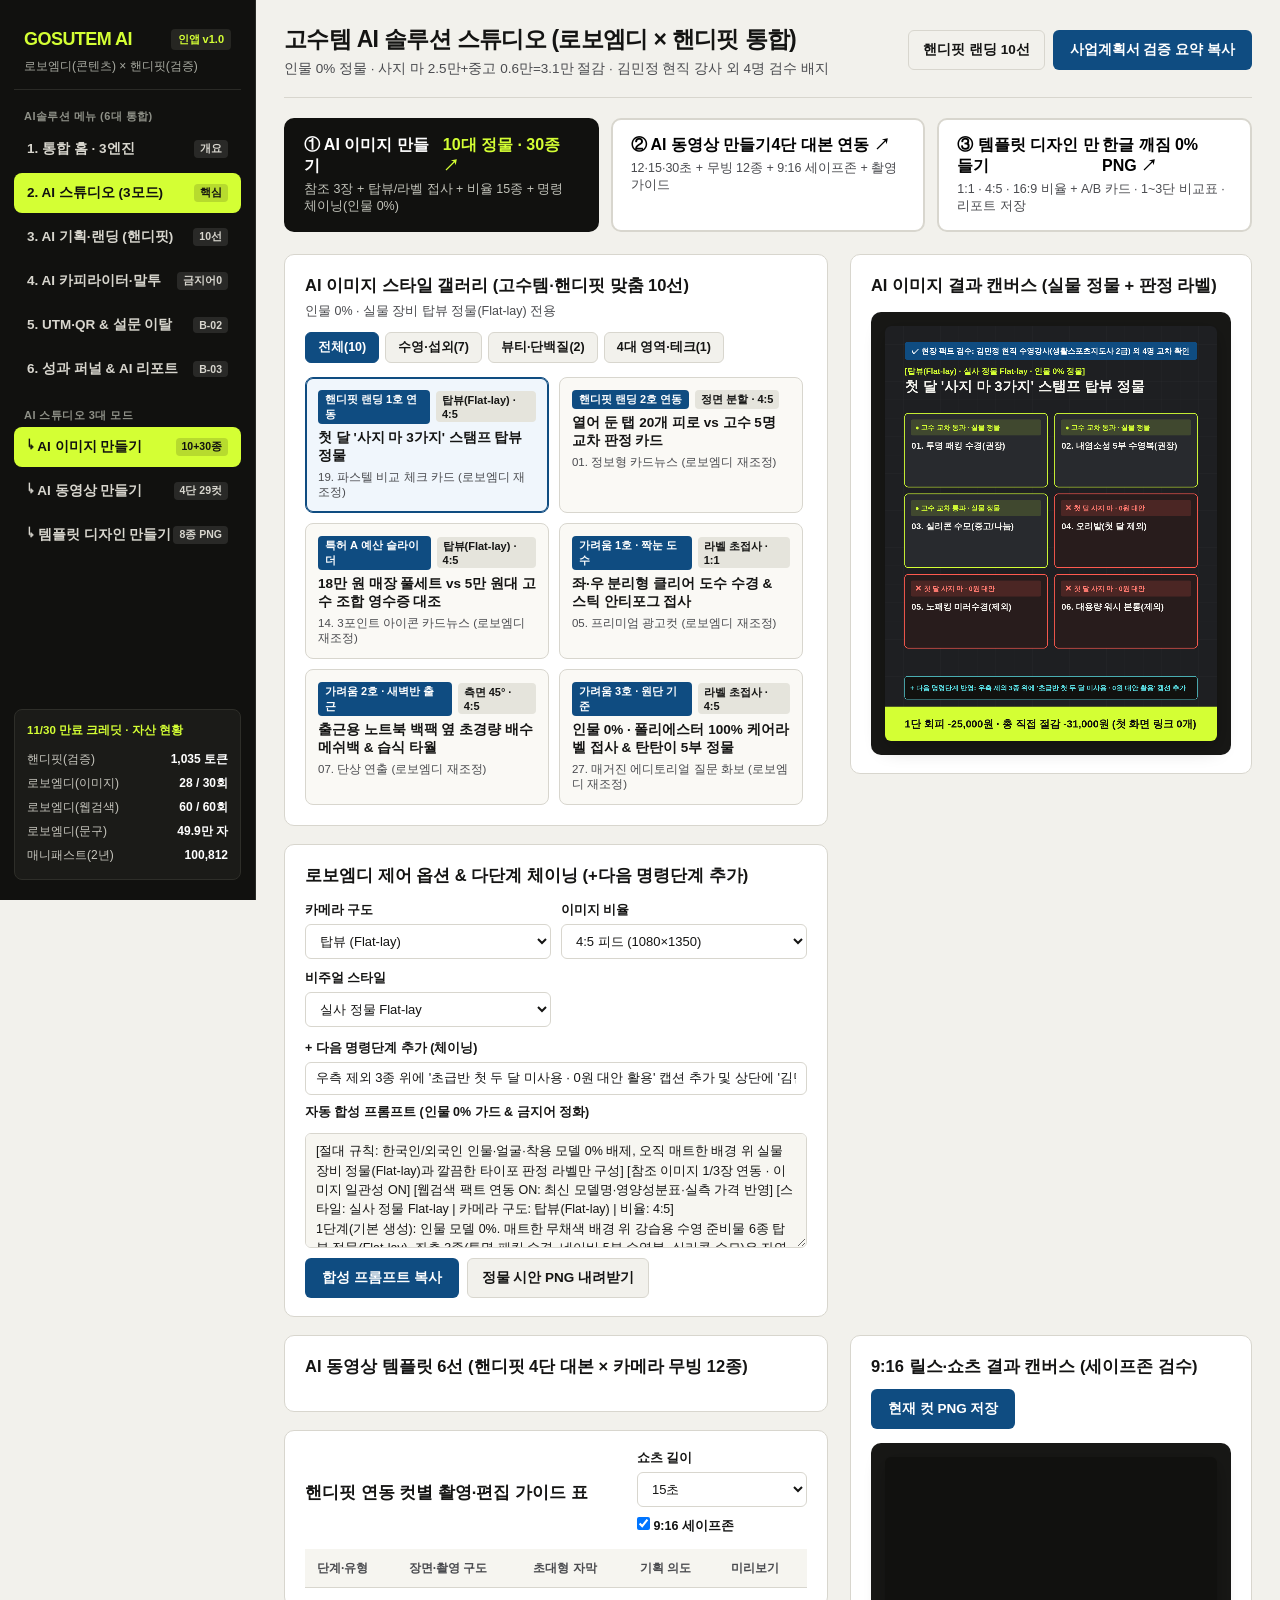
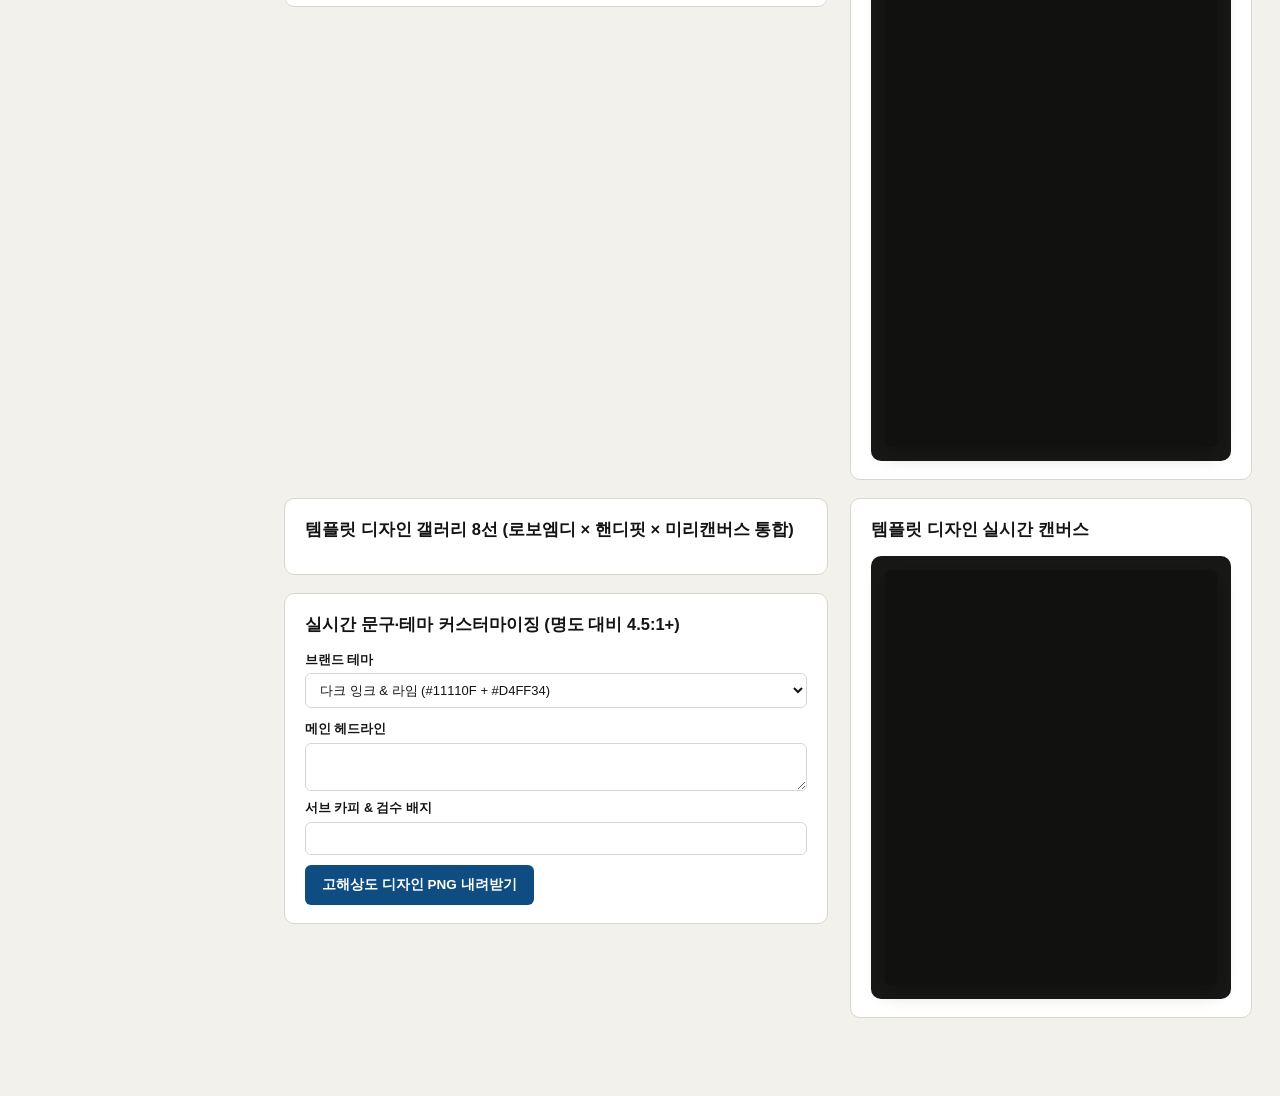
==== ai-studio/index.html @ 1155a98a "feat(ai-studio): 로보엠디×핸디핏 통합 AI 솔루션 스튜디오 v1.0 배포 (전 파일 15KB 이하)" ====
<!doctype html>
<html lang="ko">
<head>
<meta charset="utf-8" />
<meta name="viewport" content="width=device-width, initial-scale=1" />
<title>고수템 AI 솔루션 스튜디오 v1.0</title>
<link rel="stylesheet" href="src/styles/studio.css" />
</head>
<body>
<div class="app-shell">
<aside class="sidebar" aria-label="AI솔루션 통합 메뉴">
<div class="brand-box">
<div class="brand-top"><span class="brand-logo">GOSUTEM AI</span><span class="brand-tag">인앱 v1.0</span></div>
<p class="brand-sub">로보엠디(콘텐츠) × 핸디핏(검증)</p>
</div>
<div>
<div class="nav-group-label">AI솔루션 메뉴 (6대 통합)</div>
<nav class="nav-list">
<button type="button" class="nav-btn" data-menu-btn="home"><span>1. 통합 홈 · 3엔진</span><span class="nav-pill">개요</span></button>
<button type="button" class="nav-btn active" data-menu-btn="studio" data-sub-tab="image"><span>2. AI 스튜디오 (3모드)</span><span class="nav-pill">핵심</span></button>
<button type="button" class="nav-btn" data-menu-btn="landing"><span>3. AI 기획·랜딩 (핸디핏)</span><span class="nav-pill">10선</span></button>
<button type="button" class="nav-btn" data-menu-btn="copy"><span>4. AI 카피라이터·말투</span><span class="nav-pill">금지어0</span></button>
<button type="button" class="nav-btn" data-menu-btn="utm"><span>5. UTM·QR & 설문 이탈</span><span class="nav-pill">B-02</span></button>
<button type="button" class="nav-btn" data-menu-btn="report"><span>6. 성과 퍼널 & AI 리포트</span><span class="nav-pill">B-03</span></button>
</nav>
</div>
<div>
<div class="nav-group-label">AI 스튜디오 3대 모드</div>
<nav class="nav-list">
<button type="button" class="nav-btn" data-studio-tab="image"><span>↳ AI 이미지 만들기</span><span class="nav-pill">10+30종</span></button>
<button type="button" class="nav-btn" data-studio-tab="video"><span>↳ AI 동영상 만들기</span><span class="nav-pill">4단 29컷</span></button>
<button type="button" class="nav-btn" data-studio-tab="design"><span>↳ 템플릿 디자인 만들기</span><span class="nav-pill">8종 PNG</span></button>
</nav>
</div>
<div class="credit-widget">
<h4>11/30 만료 크레딧 · 자산 현황</h4>
<div class="credit-row"><span>핸디핏(검증)</span><b>1,035 토큰</b></div>
<div class="credit-row"><span>로보엠디(이미지)</span><b>28 / 30회</b></div>
<div class="credit-row"><span>로보엠디(웹검색)</span><b>60 / 60회</b></div>
<div class="credit-row"><span>로보엠디(문구)</span><b>49.9만 자</b></div>
<div class="credit-row"><span>매니패스트(2년)</span><b>100,812</b></div>
</div>
</aside>
<main class="main-stage">
<header class="topbar">
<div class="topbar-title">
<h1>고수템 AI 솔루션 스튜디오 (로보엠디 × 핸디핏 통합)</h1>
<p>인물 0% 정물 · 사지 마 2.5만+중고 0.6만=3.1만 절감 · 김민정 현직 강사 외 4명 검수 배지</p>
</div>
<div class="btn-row" style="margin-top:0">
<button type="button" class="btn-sec" data-menu-btn="landing">핸디핏 랜딩 10선</button>
<button type="button" class="btn-pri" data-menu-btn="report">사업계획서 검증 요약 복사</button>
</div>
</header>
<section class="core-3tabs" aria-label="AI 스튜디오 3대 모드">
<button type="button" class="core-tab-btn active" data-studio-tab="image">
<div class="ct-head"><span>① AI 이미지 만들기</span><span>10대 정물 · 30종 ↗</span></div>
<small>참조 3장 + 탑뷰/라벨 접사 + 비율 15종 + 명령 체이닝(인물 0%)</small>
</button>
<button type="button" class="core-tab-btn" data-studio-tab="video">
<div class="ct-head"><span>② AI 동영상 만들기</span><span>4단 대본 연동 ↗</span></div>
<small>12·15·30초 + 무빙 12종 + 9:16 세이프존 + 촬영가이드</small>
</button>
<button type="button" class="core-tab-btn" data-studio-tab="design">
<div class="ct-head"><span>③ 템플릿 디자인 만들기</span><span>한글 깨짐 0% PNG ↗</span></div>
<small>1:1 · 4:5 · 16:9 비율 + A/B 카드 · 1~3단 비교표 · 리포트 저장</small>
</button>
</section>
<section data-menu-panel="home" hidden>
<div class="panel-card">
<div class="panel-head"><div><h2>기획(매니패스트) ➔ 콘텐츠(로보엠디) ➔ 시장검증(핸디핏) 단일 순환</h2></div></div>
<div class="landing-3step-grid">
<div class="step-box"><span>엔진 1 · 기획 (Manyfast)</span><strong>PRD 13문항 ➔ 요구사항(R) ➔ 기능(F-ID)</strong><p>F-KZMPJD 행동 로그 · F-MVTLJV A/B 카드 연결. 크레딧 100,812(2년 유효).</p></div>
<div class="step-box"><span>엔진 2 · 콘텐츠 (RoboMD)</span><strong>AI 이미지(10선) · 동영상(6선) · 디자인(8종)</strong><p>인물 화보를 걷어내고 사지 마 스탬프 정물·영수증 대조·성분표 접사로 재조정.</p></div>
<div class="step-box"><span>엔진 3 · 시장검증 (HandyFit)</span><strong>랜딩 10선 ➔ 설문 이탈(B-02) ➔ 섹션 도달률(B-03)</strong><p>최신 사업계획서 v2.0 정합 B안(첫 달 사지 마 3가지 선 제외형) 교정 완료.</p></div>
<div class="step-box"><span>검수 가드레일 (Rules First)</span><strong>무인 자동 게시 금지 · 금지어 0건 · 컨펌 후 배포</strong><p>금지어 자동 정화(Santa-Loop) 및 공정위 고지+UTM 하단 고정.</p></div>
</div>
</div>
</section>
<section data-menu-panel="studio">
<div data-studio-view="image" class="studio-workspace">
<div>
<div class="panel-card">
<div class="panel-head">
<div><h2>AI 이미지 스타일 갤러리 (고수템·핸디핏 맞춤 10선)</h2><small>인물 0% · 실물 장비 탑뷰 정물(Flat-lay) 전용</small></div>
<div class="chip-row">
<button type="button" class="chip-btn active" data-img-filter="all">전체(10)</button>
<button type="button" class="chip-btn" data-img-filter="gosutem">수영·섭외(7)</button>
<button type="button" class="chip-btn" data-img-filter="beauty">뷰티·단백질(2)</button>
<button type="button" class="chip-btn" data-img-filter="tech">4대 영역·테크(1)</button>
</div>
</div>
<div id="img-tpl-grid" class="tpl-grid"></div>
</div>
<div class="panel-card">
<div class="panel-head"><h2>로보엠디 제어 옵션 & 다단계 체이닝 (+다음 명령단계 추가)</h2></div>
<div class="form-grid">
<label>카메라 구도
<select id="img-angle-sel">
<option value="탑뷰(Flat-lay)">탑뷰 (Flat-lay)</option>
<option value="라벨 초접사">라벨·성분표 초접사</option>
<option value="정면 분할">정면 좌우 분할</option>
<option value="측면 45°">측면 45° 정물</option>
</select>
</label>
<label>이미지 비율
<select id="img-ratio-sel">
<option value="4:5">4:5 피드 (1080×1350)</option>
<option value="1:1">1:1 정방형 (1080×1080)</option>
<option value="3:4">3:4 상세컷 (1080×1440)</option>
<option value="9:16">9:16 릴스 (1080×1920)</option>
<option value="16:9">16:9 와이드 (1600×900)</option>
</select>
</label>
<label>비주얼 스타일
<select id="img-style-sel">
<option value="실사 정물 Flat-lay">실사 정물 Flat-lay</option>
<option value="성분·라벨 매크로 접사">성분·라벨 매크로 접사</option>
<option value="영수증·가격표 대조">영수증·총비용 대조</option>
<option value="직각 에디토리얼 2×2">직각 에디토리얼 2×2</option>
<option value="플랫 인포그래픽">플랫 비교 인포그래픽</option>
<option value="다크 테크 스튜디오">다크 테크·번호 핀</option>
</select>
</label>
</div>
<label class="field-label">+ 다음 명령단계 추가 (체이닝)
<input type="text" id="img-chain-input" placeholder="예: 우측 제외 품목 위에 '초급반 첫 두 달 미사용' 캡션과 강사 검수 배지 추가" />
</label>
<label class="field-label" style="margin-top:8px">자동 합성 프롬프트 (인물 0% 가드 & 금지어 정화)
<textarea id="img-prompt-output" class="code-box" rows="5" readonly></textarea>
</label>
<div class="btn-row">
<button type="button" class="btn-pri" id="btn-copy-img-prompt">합성 프롬프트 복사</button>
<button type="button" class="btn-sec" id="btn-dl-image">정물 시안 PNG 내려받기</button>
</div>
</div>
</div>
<div class="panel-card">
<div class="panel-head"><div><h2>AI 이미지 결과 캔버스 (실물 정물 + 판정 라벨)</h2></div></div>
<div class="canvas-box"><canvas id="cv-image-studio" class="preview-cv" width="1080" height="1350"></canvas></div>
</div>
</div>
<div data-studio-view="video" class="studio-workspace" hidden>
<div>
<div class="panel-card">
<div class="panel-head"><div><h2>AI 동영상 템플릿 6선 (핸디핏 4단 대본 × 카메라 무빙 12종)</h2></div></div>
<div id="vid-tpl-list" class="tpl-grid"></div>
</div>
<div class="panel-card">
<div class="panel-head">
<div><h2>핸디핏 연동 컷별 촬영·편집 가이드 표</h2></div>
<div class="form-grid" style="margin-bottom:0">
<label>쇼츠 길이<select id="vid-dur-sel"><option value="12">12초</option><option value="15" selected>15초</option><option value="30">30초</option></select></label>
<label style="justify-content:center"><span><input type="checkbox" id="vid-safe-chk" checked /> 9:16 세이프존</span></label>
</div>
</div>
<div class="table-wrap">
<table>
<thead><tr><th>단계·유형</th><th>장면·촬영 구도</th><th>초대형 자막</th><th>기획 의도</th><th>미리보기</th></tr></thead>
<tbody id="vid-cuts-table"></tbody>
</table>
</div>
</div>
</div>
<div class="panel-card">
<div class="panel-head"><div><h2>9:16 릴스·쇼츠 결과 캔버스 (세이프존 검수)</h2></div><button type="button" class="btn-pri" id="btn-dl-video-frame">현재 컷 PNG 저장</button></div>
<div class="canvas-box"><canvas id="cv-video-studio" class="preview-cv" width="1080" height="1920"></canvas></div>
</div>
</div>
<div data-studio-view="design" class="studio-workspace" hidden>
<div>
<div class="panel-card">
<div class="panel-head"><div><h2>템플릿 디자인 갤러리 8선 (로보엠디 × 핸디핏 × 미리캔버스 통합)</h2></div></div>
<div id="design-tpl-list" class="tpl-grid"></div>
</div>
<div class="panel-card">
<div class="panel-head"><h2>실시간 문구·테마 커스터마이징 (명도 대비 4.5:1+)</h2></div>
<div class="form-grid">
<label>브랜드 테마
<select id="design-theme-sel">
<option value="dark-lime">다크 잉크 & 라임 (#11110F + #D4FF34)</option>
<option value="paper-ink">웜페이퍼 & 먹색 (#F2F1EC + #141413)</option>
<option value="ocean-gold">오션블루 & 골드 (#0F4C81 + #D97706)</option>
</select>
</label>
</div>
<label class="field-label">메인 헤드라인<textarea id="design-headline-in" rows="2"></textarea></label>
<label class="field-label" style="margin-top:8px">서브 카피 & 검수 배지<input type="text" id="design-subhead-in" /></label>
<div class="btn-row"><button type="button" class="btn-pri" id="btn-dl-design">고해상도 디자인 PNG 내려받기</button></div>
</div>
</div>
<div class="panel-card">
<div class="panel-head"><div><h2>템플릿 디자인 실시간 캔버스</h2></div></div>
<div class="canvas-box"><canvas id="cv-design-studio" class="preview-cv" width="1080" height="1350"></canvas></div>
</div>
</div>
</section>
<section data-menu-panel="landing" hidden>
<div class="studio-workspace">
<div class="panel-card">
<div class="panel-head"><div><h2>최신 사업계획서 v2.0 기반 랜딩 기획 방향 10선</h2></div></div>
<div id="landing-preset-list" class="tpl-grid"></div>
</div>
<div id="landing-preset-detail" class="panel-card"></div>
</div>
</section>
<section data-menu-panel="copy" hidden>
<div class="panel-card">
<div class="panel-head"><div><h2>로보엠디 벤치마킹 AI 카피라이터 (페르소나 본문 + 하단 고정 문구 분리)</h2></div></div>
<div class="form-grid">
<label>1단계 · 말투 페르소나 선택 (4종)<select id="copy-persona-sel"></select></label>
<label>2단계 · 하단 고정 [즐겨찾는 문구]<select id="copy-pin-sel"></select></label>
</div>
<label class="field-label">본문 직접 입력 또는 수정<textarea id="copy-custom-in" rows="4"></textarea></label>
<div id="copy-guard-status" style="margin:10px 0"></div>
<label class="field-label">최종 검수 통과 원고<textarea id="copy-result-box" class="code-box" rows="8" readonly></textarea></label>
<div class="btn-row"><button type="button" class="btn-pri" id="btn-copy-clean-text">검수 통과 원고 전체 복사</button></div>
</div>
</section>
<section data-menu-panel="utm" hidden>
<div class="studio-workspace">
<div class="panel-card">
<div class="panel-head"><div><h2>핸디핏 UTM 단축링크 & 오프라인 QR 관리</h2></div></div>
<div class="form-grid">
<label>배포 채널
<select id="utm-new-ch">
<option value="instagram">인스타그램 릴스</option>
<option value="threads">스레드 / 메타</option>
<option value="naver">네이버 블로그</option>
<option value="kakao">카카오 단톡방</option>
<option value="qr">오프라인 QR</option>
</select>
</label>
<label>캠페인명<input type="text" id="utm-new-camp" placeholder="예: 2611_swim_ab_b01" /></label>
<div style="display:flex;align-items:flex-end"><button type="button" class="btn-pri" id="btn-add-utm" style="width:100%">+ 단축링크 & QR</button></div>
</div>
<div class="table-wrap">
<table>
<thead><tr><th>채널 · 캠페인</th><th>단축 링크 & 고수템 UTM</th><th class="num">방문</th><th class="num">신청</th><th class="num">전환율</th><th>작업</th></tr></thead>
<tbody id="utm-table-body"></tbody>
</table>
</div>
</div>
<div>
<div class="panel-card"><div class="panel-head"><h2>오프라인 QR 코드</h2></div><div id="utm-qr-box" class="qr-wrap"></div></div>
<div class="panel-card">
<div class="panel-head"><div><h2>설문 폼 문항별 이탈 병목 분석 (로직 B-02)</h2></div></div>
<div class="table-wrap">
<table>
<thead><tr><th>문항</th><th>질문 및 개선 팁</th><th class="num">이탈 수</th><th class="num">이탈률</th></tr></thead>
<tbody id="survey-dropoff-body"></tbody>
</table>
</div>
</div>
</div>
</div>
</section>
<section data-menu-panel="report" hidden>
<div class="studio-workspace">
<div class="panel-card"><div class="panel-head"><div><h2>랜딩 섹션별 노출률 & 최대 이탈 구간 경고 (로직 B-03)</h2></div></div><div id="report-funnel-bars"></div></div>
<div class="panel-card">
<div class="panel-head"><div><h2>AI 시장검증 리포트 — 사업계획서용 요약</h2></div><button type="button" class="btn-pri" id="btn-copy-bp-report">사업계획서용 요약 복사</button></div>
<textarea id="report-bp-summary" class="code-box" rows="16" readonly></textarea>
</div>
</div>
</section>
</main>
</div>
<div id="st-toast" role="status" aria-live="polite"></div>
<script defer src="src/data/robomdImageTemplates.js"></script>
<script defer src="src/data/robomdVideoTemplates.js"></script>
<script defer src="src/data/robomdDesignTemplates.js"></script>
<script defer src="src/data/handyfitLandings.js"></script>
<script defer src="src/data/handyfitMetricsCopy.js"></script>
<script defer src="src/lib/studioEngine.js"></script>
<script defer src="src/components/canvasRenderer.js"></script>
<script defer src="src/screens/studioViews.js"></script>
<script defer src="src/screens/studioApp.js"></script>
</body>
</html>
---- ai-studio/src/styles/studio.css ----
/* 로보엠디 × 핸디핏 통합 AI 솔루션 인앱 스튜디오 스타일시트 (src/styles/studio.css)
   - no-ai-tells-design & 07 UI/UX 5대 설계 철학 준수:
     보라 그라데이션 금지 · 웜페이퍼(#F2F1EC) & 오션블루(#0F4C81) & 먹색(#141413) & 라임(#D4FF34) 고대비 4.5:1+ */
:root {
  --bg: #F2F1EC;
  --surface: #FFFFFF;
  --ink: #141413;
  --sub: #4A4B4F;
  --line: #D8D6CE;
  --primary: #0F4C81;
  --primary-fg: #FFFFFF;
  --teal: #00B8A9;
  --lime: #D4FF34;
  --warn: #D97706;
  --danger: #D9381E;
  --ok: #15803D;
  --dark: #11110F;
}

* { box-sizing: border-box; margin: 0; padding: 0; }
body {
  font-family: "Pretendard Variable", Pretendard, -apple-system, BlinkMacSystemFont, "Apple SD Gothic Neo", "Noto Sans KR", sans-serif;
  background: var(--bg);
  color: var(--ink);
  line-height: 1.5;
  -webkit-font-smoothing: antialiased;
}

.app-shell {
  display: grid;
  grid-template-columns: 256px 1fr;
  min-height: 100vh;
}

/* 좌측 AI솔루션 사이드바 (로보엠디 × 핸디핏 통합 메뉴) */
.sidebar {
  background: var(--dark);
  color: #F2F1EC;
  padding: 20px 14px;
  display: flex;
  flex-direction: column;
  gap: 18px;
  border-right: 1px solid #2A2A26;
  position: sticky;
  top: 0;
  height: 100vh;
  overflow-y: auto;
}
.brand-box {
  padding: 6px 10px 14px;
  border-bottom: 1px solid #2A2A26;
}
.brand-top {
  display: flex;
  align-items: center;
  justify-content: space-between;
  gap: 8px;
}
.brand-logo {
  font-size: 18px;
  font-weight: 900;
  letter-spacing: -0.03em;
  color: var(--lime);
}
.brand-tag {
  font-size: 11px;
  font-weight: 700;
  padding: 2px 7px;
  background: #262622;
  color: #D4FF34;
  border-radius: 4px;
}
.brand-sub {
  font-size: 12px;
  color: #A8AAA1;
  margin-top: 4px;
}

.nav-group-label {
  font-size: 11px;
  font-weight: 800;
  color: #8E9087;
  padding: 0 10px;
  margin-bottom: 4px;
  letter-spacing: 0.04em;
}
.nav-list {
  display: flex;
  flex-direction: column;
  gap: 4px;
}
.nav-btn {
  width: 100%;
  text-align: left;
  background: transparent;
  border: 1px solid transparent;
  color: #D8D6CE;
  padding: 10px 12px;
  border-radius: 8px;
  font-size: 13.5px;
  font-weight: 700;
  cursor: pointer;
  display: flex;
  align-items: center;
  justify-content: space-between;
  transition: background 0.15s, color 0.15s;
}
.nav-btn:hover { background: #1F1F1B; color: #FFFFFF; }
.nav-btn.active {
  background: var(--lime);
  color: var(--dark);
  font-weight: 800;
}
.nav-pill {
  font-size: 10.5px;
  padding: 2px 6px;
  border-radius: 4px;
  background: rgba(255,255,255,0.1);
}
.nav-btn.active .nav-pill {
  background: rgba(17,17,15,0.15);
  color: var(--dark);
}

.credit-widget {
  margin-top: auto;
  background: #1B1B18;
  border: 1px solid #2E2E29;
  border-radius: 8px;
  padding: 12px;
  font-size: 12px;
}
.credit-widget h4 {
  font-size: 11.5px;
  color: var(--lime);
  margin-bottom: 8px;
}
.credit-row {
  display: flex;
  justify-content: space-between;
  padding: 3px 0;
  color: #C7C6BE;
}
.credit-row b { color: #FFFFFF; }

/* 우측 메인 스테이지 */
.main-stage {
  padding: 22px 28px 60px;
  max-width: 1520px;
}

.topbar {
  display: flex;
  flex-wrap: wrap;
  align-items: center;
  justify-content: space-between;
  gap: 14px;
  padding-bottom: 18px;
  margin-bottom: 20px;
  border-bottom: 1px solid var(--line);
}
.topbar-title h1 {
  font-size: 23px;
  font-weight: 900;
  letter-spacing: -0.03em;
}
.topbar-title p {
  font-size: 13.5px;
  color: var(--sub);
  margin-top: 2px;
}

/* 로보엠디형 최상단 3대 코어 액션 버튼 */
.core-3tabs {
  display: grid;
  grid-template-columns: repeat(3, 1fr);
  gap: 12px;
  margin-bottom: 22px;
}
.core-tab-btn {
  background: var(--surface);
  border: 2px solid var(--line);
  border-radius: 10px;
  padding: 15px 18px;
  text-align: left;
  cursor: pointer;
  display: flex;
  flex-direction: column;
  gap: 4px;
  transition: border-color 0.15s, transform 0.1s;
}
.core-tab-btn:hover { border-color: var(--primary); }
.core-tab-btn.active {
  background: var(--dark);
  border-color: var(--dark);
  color: #FFFFFF;
}
.core-tab-btn .ct-head {
  display: flex;
  align-items: center;
  justify-content: space-between;
  font-size: 16px;
  font-weight: 900;
}
.core-tab-btn.active .ct-head span:last-child {
  color: var(--lime);
}
.core-tab-btn small {
  font-size: 12.5px;
  color: var(--sub);
}
.core-tab-btn.active small { color: #C2C3BA; }

/* 2단 작업 워크스페이스 (좌: 템플릿·옵션 / 우: 캔버스·출력) */
.studio-workspace {
  display: grid;
  grid-template-columns: 1.15fr 0.85fr;
  gap: 22px;
  align-items: start;
}

.panel-card {
  background: var(--surface);
  border: 1px solid var(--line);
  border-radius: 10px;
  padding: 18px 20px;
  margin-bottom: 18px;
}
.panel-head {
  display: flex;
  flex-wrap: wrap;
  align-items: center;
  justify-content: space-between;
  gap: 10px;
  margin-bottom: 14px;
}
.panel-head h2 {
  font-size: 16.5px;
  font-weight: 800;
}
.panel-head small {
  font-size: 12.5px;
  color: var(--sub);
}

/* 필터 칩 & 템플릿 카드 그리드 */
.chip-row {
  display: flex;
  flex-wrap: wrap;
  gap: 6px;
}
.chip-btn {
  background: var(--bg);
  border: 1px solid var(--line);
  padding: 6px 12px;
  border-radius: 6px;
  font-size: 12.5px;
  font-weight: 700;
  cursor: pointer;
  color: var(--ink);
}
.chip-btn.active {
  background: var(--primary);
  color: #FFFFFF;
  border-color: var(--primary);
}

.tpl-grid {
  display: grid;
  grid-template-columns: repeat(2, 1fr);
  gap: 10px;
  max-height: 430px;
  overflow-y: auto;
  padding-right: 4px;
}
.tpl-card {
  background: #FAF9F5;
  border: 1.5px solid var(--line);
  border-radius: 8px;
  padding: 12px;
  text-align: left;
  cursor: pointer;
  display: flex;
  flex-direction: column;
  gap: 5px;
}
.tpl-card:hover { border-color: var(--primary); }
.tpl-card.active {
  background: #F0F6FC;
  border-color: var(--primary);
  box-shadow: inset 0 0 0 1px var(--primary);
}
.tpl-card-top {
  display: flex;
  align-items: center;
  justify-content: space-between;
  gap: 6px;
}
.tpl-card strong {
  font-size: 13.5px;
  font-weight: 800;
  color: var(--ink);
}
.tpl-card small {
  font-size: 11.5px;
  color: var(--sub);
}

.badge-accent {
  display: inline-block;
  font-size: 11px;
  font-weight: 800;
  padding: 2px 7px;
  border-radius: 4px;
  background: var(--primary);
  color: #FFFFFF;
}
.badge-sub {
  display: inline-block;
  font-size: 11px;
  font-weight: 700;
  padding: 2px 6px;
  border-radius: 4px;
  background: #E5E4DC;
  color: var(--ink);
}

/* 폼 컨트롤 */
.form-grid {
  display: grid;
  grid-template-columns: repeat(auto-fit, minmax(170px, 1fr));
  gap: 10px;
  margin-bottom: 12px;
}
.form-grid label, .field-label {
  display: flex;
  flex-direction: column;
  gap: 4px;
  font-size: 12.5px;
  font-weight: 700;
  color: var(--ink);
}
select, input[type="text"], textarea {
  font-family: inherit;
  font-size: 13px;
  padding: 8px 10px;
  border: 1px solid var(--line);
  border-radius: 6px;
  background: #FFFFFF;
  color: var(--ink);
}
.code-box {
  width: 100%;
  background: #F7F6F1;
  font-size: 12.5px;
  line-height: 1.55;
  margin-top: 8px;
}

/* 버튼 */
.btn-row {
  display: flex;
  flex-wrap: wrap;
  gap: 8px;
  margin-top: 10px;
}
.btn-pri, .btn-sec, .btn-sm {
  font-family: inherit;
  font-weight: 800;
  border-radius: 6px;
  cursor: pointer;
  border: 1px solid transparent;
}
.btn-pri {
  background: var(--primary);
  color: #FFFFFF;
  padding: 10px 16px;
  font-size: 13.5px;
}
.btn-sec {
  background: var(--bg);
  color: var(--ink);
  border-color: var(--line);
  padding: 10px 14px;
  font-size: 13.5px;
}
.btn-sm {
  background: var(--bg);
  color: var(--ink);
  border-color: var(--line);
  padding: 5px 10px;
  font-size: 12px;
}
.btn-pri:hover { opacity: 0.93; }

/* 캔버스 프리뷰 박스 */
.canvas-box {
  background: #181816;
  border-radius: 10px;
  padding: 14px;
  display: flex;
  flex-direction: column;
  align-items: center;
  gap: 10px;
}
.preview-cv {
  width: 100%;
  max-width: 440px;
  height: auto;
  border-radius: 6px;
  background: #11110F;
  box-shadow: 0 6px 20px rgba(0,0,0,0.28);
}

/* 테이블 */
.table-wrap { overflow-x: auto; }
table {
  width: 100%;
  border-collapse: collapse;
  font-size: 13px;
}
th, td {
  padding: 10px 12px;
  border-bottom: 1px solid var(--line);
  text-align: left;
  vertical-align: top;
}
th {
  background: #F6F5F0;
  font-weight: 800;
  font-size: 12px;
  color: var(--sub);
}
td.num, th.num { text-align: right; font-variant-numeric: tabular-nums; }
tr.active-row { background: #EEF6FF; }
tr.warn-row { background: #FFF7ED; }

/* 핸디핏 3단 랜딩 & 퍼널 스타일 */
.detail-head {
  display: flex;
  flex-wrap: wrap;
  justify-content: space-between;
  align-items: center;
  gap: 12px;
  margin-bottom: 14px;
}
.landing-3step-grid {
  display: grid;
  grid-template-columns: repeat(2, 1fr);
  gap: 12px;
  margin-bottom: 12px;
}
.step-box {
  background: #FAF9F5;
  border: 1px solid var(--line);
  border-radius: 8px;
  padding: 14px;
  display: flex;
  flex-direction: column;
  gap: 6px;
}
.step-box span { font-size: 11.5px; font-weight: 800; color: var(--primary); }
.trust-bar, .cta-preview {
  margin-top: 6px;
  padding: 7px 10px;
  border-radius: 6px;
  font-size: 12px;
  font-weight: 800;
}
.trust-bar { background: #EBF3FA; color: var(--primary); }
.cta-preview { background: var(--dark); color: var(--lime); }

.funnel-row {
  padding: 12px 14px;
  border: 1px solid var(--line);
  border-radius: 8px;
  margin-bottom: 10px;
  background: #FAF9F5;
}
.funnel-row.max-drop {
  border-color: var(--warn);
  background: #FFFBEB;
}
.funnel-label {
  display: flex;
  justify-content: space-between;
  font-size: 13.5px;
  margin-bottom: 6px;
}
.funnel-track {
  height: 12px;
  background: #E5E4DC;
  border-radius: 6px;
  overflow: hidden;
}
.funnel-fill {
  height: 100%;
  background: var(--primary);
}
.funnel-row.max-drop .funnel-fill { background: var(--warn); }
.funnel-alert, .fix-alert {
  margin-top: 6px;
  font-size: 12px;
  font-weight: 800;
  color: #B45309;
}

.guard-ok { color: var(--ok); font-weight: 800; font-size: 13px; }
.guard-warn { color: #B45309; font-weight: 800; font-size: 13px; }
.qr-wrap {
  display: flex;
  align-items: center;
  gap: 16px;
  padding: 12px;
  background: #FAF9F5;
  border: 1px solid var(--line);
  border-radius: 8px;
}
.drop-bar {
  display: inline-block;
  height: 10px;
  background: var(--danger);
  border-radius: 4px;
}

#st-toast {
  position: fixed;
  bottom: 24px;
  right: 24px;
  background: var(--dark);
  color: var(--lime);
  padding: 12px 18px;
  border-radius: 8px;
  font-size: 13.5px;
  font-weight: 800;
  opacity: 0;
  pointer-events: none;
  transition: opacity 0.2s;
  z-index: 999;
}
#st-toast.show { opacity: 1; }

@media (max-width: 1024px) {
  .app-shell { grid-template-columns: 1fr; }
  .sidebar { position: static; height: auto; }
  .studio-workspace, .core-3tabs, .landing-3step-grid, .tpl-grid { grid-template-columns: 1fr; }
}
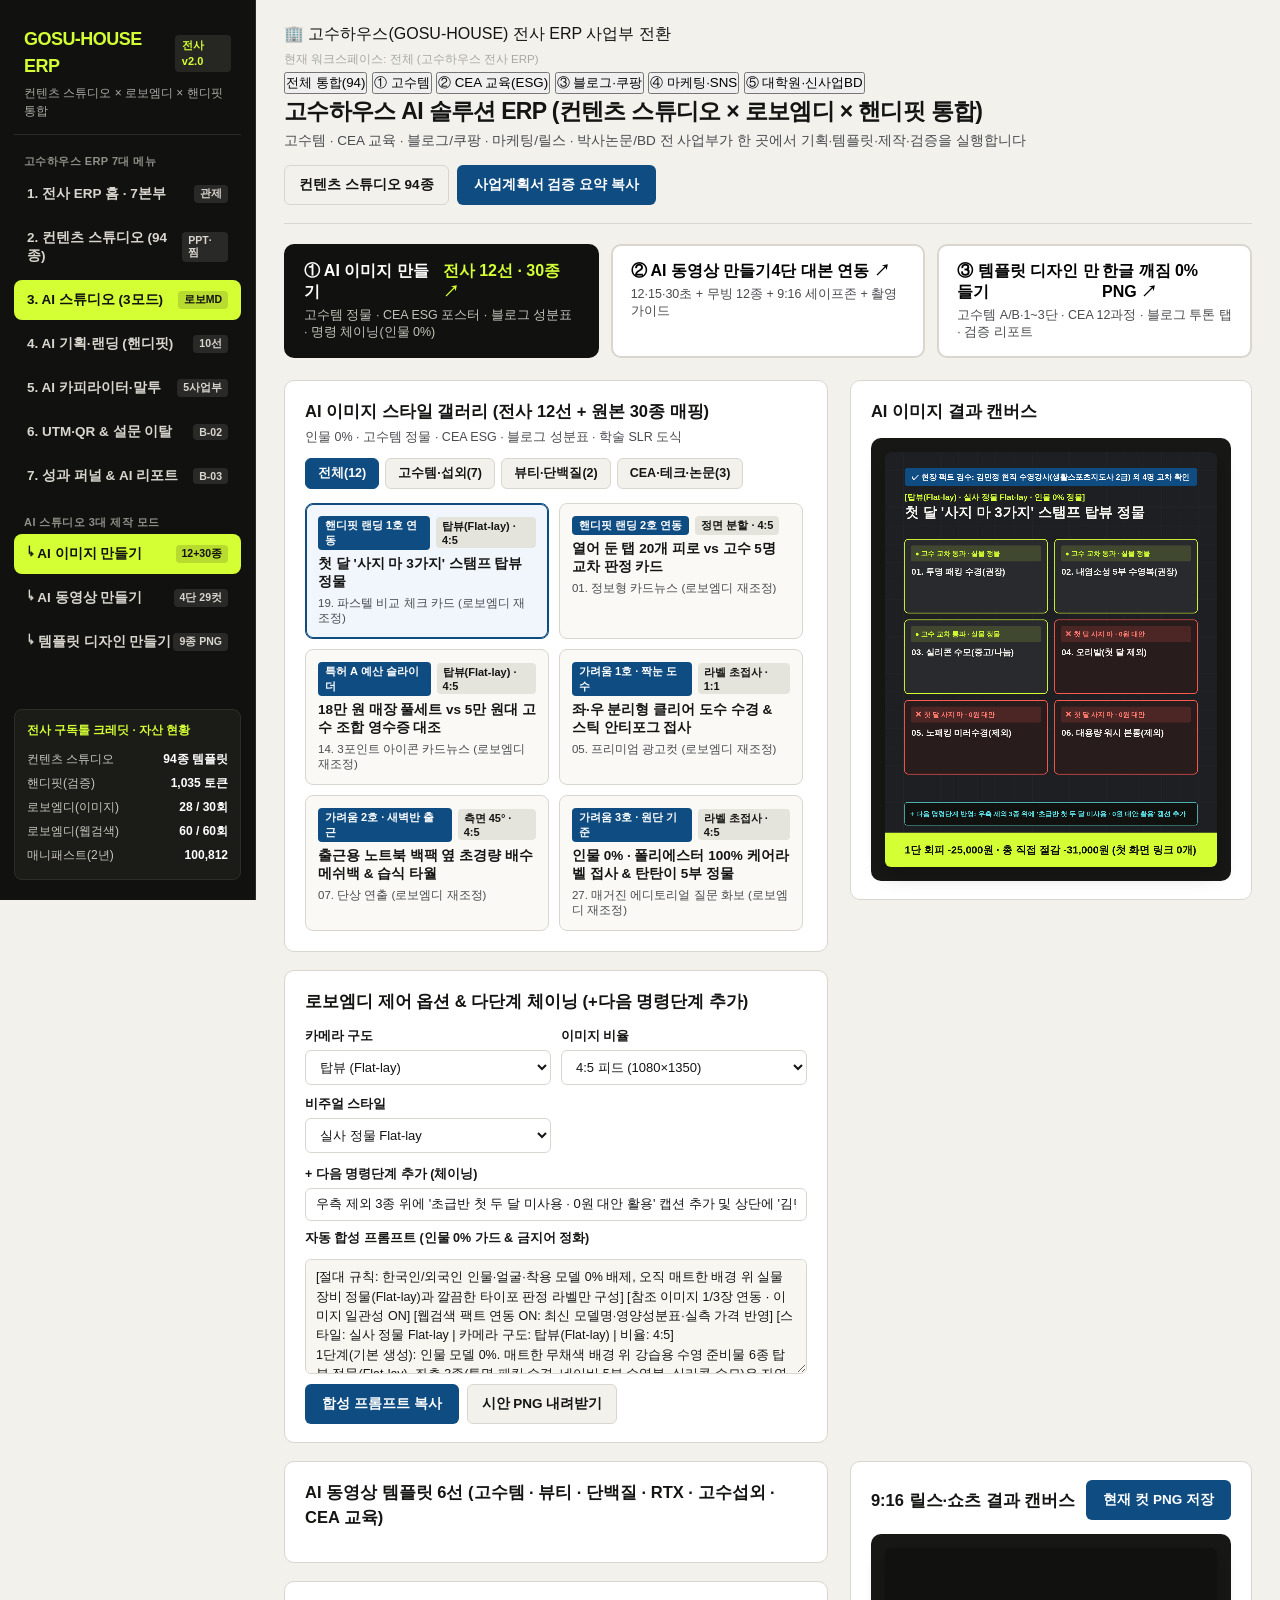
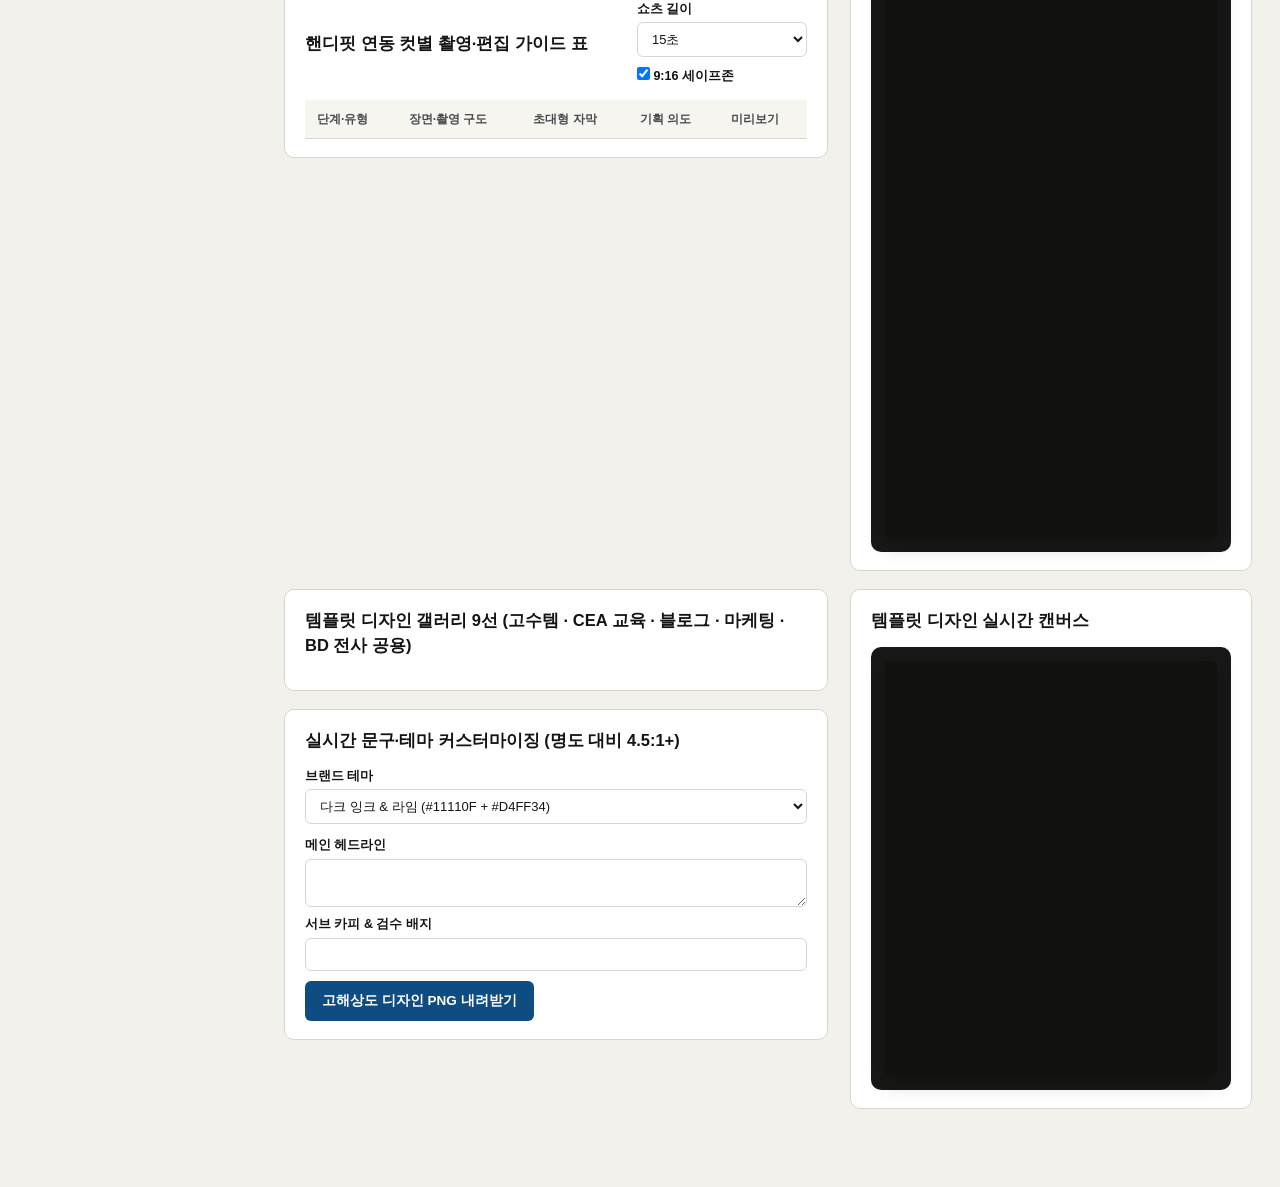
==== commit f68a941b: "feat(ai-studio): 고수하우스 전사 ERP 스튜디오 v2.0 (컨텐츠스튜디오 94종 + 5대 사업부 통합) 배포" ====
--- a/ai-studio/index.html
+++ b/ai-studio/index.html
@@ -3,59 +3,78 @@
 <head>
 <meta charset="utf-8" />
 <meta name="viewport" content="width=device-width, initial-scale=1" />
-<title>고수템 AI 솔루션 스튜디오 v1.0</title>
+<title>고수하우스(GOSU-HOUSE) 전사 AI 솔루션 ERP 스튜디오 v2.0</title>
 <link rel="stylesheet" href="src/styles/studio.css" />
 </head>
 <body>
 <div class="app-shell">
-<aside class="sidebar" aria-label="AI솔루션 통합 메뉴">
+<aside class="sidebar" aria-label="고수하우스 ERP 통합 메뉴">
 <div class="brand-box">
-<div class="brand-top"><span class="brand-logo">GOSUTEM AI</span><span class="brand-tag">인앱 v1.0</span></div>
-<p class="brand-sub">로보엠디(콘텐츠) × 핸디핏(검증)</p>
-</div>
-<div>
-<div class="nav-group-label">AI솔루션 메뉴 (6대 통합)</div>
+<div class="brand-top"><span class="brand-logo">GOSU-HOUSE ERP</span><span class="brand-tag">전사 v2.0</span></div>
+<p class="brand-sub">컨텐츠 스튜디오 × 로보엠디 × 핸디핏 통합</p>
+</div>
+<div>
+<div class="nav-group-label">고수하우스 ERP 7대 메뉴</div>
 <nav class="nav-list">
-<button type="button" class="nav-btn" data-menu-btn="home"><span>1. 통합 홈 · 3엔진</span><span class="nav-pill">개요</span></button>
-<button type="button" class="nav-btn active" data-menu-btn="studio" data-sub-tab="image"><span>2. AI 스튜디오 (3모드)</span><span class="nav-pill">핵심</span></button>
-<button type="button" class="nav-btn" data-menu-btn="landing"><span>3. AI 기획·랜딩 (핸디핏)</span><span class="nav-pill">10선</span></button>
-<button type="button" class="nav-btn" data-menu-btn="copy"><span>4. AI 카피라이터·말투</span><span class="nav-pill">금지어0</span></button>
-<button type="button" class="nav-btn" data-menu-btn="utm"><span>5. UTM·QR & 설문 이탈</span><span class="nav-pill">B-02</span></button>
-<button type="button" class="nav-btn" data-menu-btn="report"><span>6. 성과 퍼널 & AI 리포트</span><span class="nav-pill">B-03</span></button>
+<button type="button" class="nav-btn" data-menu-btn="home"><span>1. 전사 ERP 홈 · 7본부</span><span class="nav-pill">관제</span></button>
+<button type="button" class="nav-btn active" data-menu-btn="cshub"><span>2. 컨텐츠 스튜디오 (94종)</span><span class="nav-pill">PPT·찜</span></button>
+<button type="button" class="nav-btn" data-menu-btn="studio" data-sub-tab="image"><span>3. AI 스튜디오 (3모드)</span><span class="nav-pill">로보MD</span></button>
+<button type="button" class="nav-btn" data-menu-btn="landing"><span>4. AI 기획·랜딩 (핸디핏)</span><span class="nav-pill">10선</span></button>
+<button type="button" class="nav-btn" data-menu-btn="copy"><span>5. AI 카피라이터·말투</span><span class="nav-pill">5사업부</span></button>
+<button type="button" class="nav-btn" data-menu-btn="utm"><span>6. UTM·QR & 설문 이탈</span><span class="nav-pill">B-02</span></button>
+<button type="button" class="nav-btn" data-menu-btn="report"><span>7. 성과 퍼널 & AI 리포트</span><span class="nav-pill">B-03</span></button>
 </nav>
 </div>
 <div>
-<div class="nav-group-label">AI 스튜디오 3대 모드</div>
+<div class="nav-group-label">AI 스튜디오 3대 제작 모드</div>
 <nav class="nav-list">
-<button type="button" class="nav-btn" data-studio-tab="image"><span>↳ AI 이미지 만들기</span><span class="nav-pill">10+30종</span></button>
+<button type="button" class="nav-btn" data-studio-tab="image"><span>↳ AI 이미지 만들기</span><span class="nav-pill">12+30종</span></button>
 <button type="button" class="nav-btn" data-studio-tab="video"><span>↳ AI 동영상 만들기</span><span class="nav-pill">4단 29컷</span></button>
-<button type="button" class="nav-btn" data-studio-tab="design"><span>↳ 템플릿 디자인 만들기</span><span class="nav-pill">8종 PNG</span></button>
+<button type="button" class="nav-btn" data-studio-tab="design"><span>↳ 템플릿 디자인 만들기</span><span class="nav-pill">9종 PNG</span></button>
 </nav>
 </div>
 <div class="credit-widget">
-<h4>11/30 만료 크레딧 · 자산 현황</h4>
+<h4>전사 구독툴 크레딧 · 자산 현황</h4>
+<div class="credit-row"><span>컨텐츠 스튜디오</span><b>94종 템플릿</b></div>
 <div class="credit-row"><span>핸디핏(검증)</span><b>1,035 토큰</b></div>
 <div class="credit-row"><span>로보엠디(이미지)</span><b>28 / 30회</b></div>
 <div class="credit-row"><span>로보엠디(웹검색)</span><b>60 / 60회</b></div>
-<div class="credit-row"><span>로보엠디(문구)</span><b>49.9만 자</b></div>
 <div class="credit-row"><span>매니패스트(2년)</span><b>100,812</b></div>
 </div>
 </aside>
+
 <main class="main-stage">
+<!-- 고수하우스 전사 ERP 사업부 스위처 (5대 사업축 통합 관제) -->
+<section class="erp-biz-bar" aria-label="고수하우스 전사 사업부 선택">
+<div>
+<div class="erp-biz-title"><span>🏢 고수하우스(GOSU-HOUSE) 전사 ERP 사업부 전환</span></div>
+<small id="erp-biz-desc" style="color:#A8AAA1;font-size:11.5px">현재 워크스페이스: 전체 (고수하우스 전사 ERP)</small>
+</div>
+<div class="erp-biz-chips">
+<button type="button" class="biz-chip active" data-biz-unit="all">전체 통합(94)</button>
+<button type="button" class="biz-chip" data-biz-unit="gosutem">① 고수템</button>
+<button type="button" class="biz-chip" data-biz-unit="cea">② CEA 교육(ESG)</button>
+<button type="button" class="biz-chip" data-biz-unit="blog">③ 블로그·쿠팡</button>
+<button type="button" class="biz-chip" data-biz-unit="mkt">④ 마케팅·SNS</button>
+<button type="button" class="biz-chip" data-biz-unit="lab">⑤ 대학원·신사업BD</button>
+</div>
+</section>
+
 <header class="topbar">
 <div class="topbar-title">
-<h1>고수템 AI 솔루션 스튜디오 (로보엠디 × 핸디핏 통합)</h1>
-<p>인물 0% 정물 · 사지 마 2.5만+중고 0.6만=3.1만 절감 · 김민정 현직 강사 외 4명 검수 배지</p>
+<h1>고수하우스 AI 솔루션 ERP (컨텐츠 스튜디오 × 로보엠디 × 핸디핏 통합)</h1>
+<p>고수템 · CEA 교육 · 블로그/쿠팡 · 마케팅/릴스 · 박사논문/BD 전 사업부가 한 곳에서 기획·템플릿·제작·검증을 실행합니다</p>
 </div>
 <div class="btn-row" style="margin-top:0">
-<button type="button" class="btn-sec" data-menu-btn="landing">핸디핏 랜딩 10선</button>
+<button type="button" class="btn-sec" data-menu-btn="cshub">컨텐츠 스튜디오 94종</button>
 <button type="button" class="btn-pri" data-menu-btn="report">사업계획서 검증 요약 복사</button>
 </div>
 </header>
+
 <section class="core-3tabs" aria-label="AI 스튜디오 3대 모드">
-<button type="button" class="core-tab-btn active" data-studio-tab="image">
-<div class="ct-head"><span>① AI 이미지 만들기</span><span>10대 정물 · 30종 ↗</span></div>
-<small>참조 3장 + 탑뷰/라벨 접사 + 비율 15종 + 명령 체이닝(인물 0%)</small>
+<button type="button" class="core-tab-btn" data-studio-tab="image">
+<div class="ct-head"><span>① AI 이미지 만들기</span><span>전사 12선 · 30종 ↗</span></div>
+<small>고수템 정물 · CEA ESG 포스터 · 블로그 성분표 · 명령 체이닝(인물 0%)</small>
 </button>
 <button type="button" class="core-tab-btn" data-studio-tab="video">
 <div class="ct-head"><span>② AI 동영상 만들기</span><span>4단 대본 연동 ↗</span></div>
@@ -63,31 +82,64 @@
 </button>
 <button type="button" class="core-tab-btn" data-studio-tab="design">
 <div class="ct-head"><span>③ 템플릿 디자인 만들기</span><span>한글 깨짐 0% PNG ↗</span></div>
-<small>1:1 · 4:5 · 16:9 비율 + A/B 카드 · 1~3단 비교표 · 리포트 저장</small>
+<small>고수템 A/B·1~3단 · CEA 12과정 · 블로그 투톤 탭 · 검증 리포트</small>
 </button>
 </section>
+
+<!-- [메뉴 1] 전사 ERP 홈 -->
 <section data-menu-panel="home" hidden>
 <div class="panel-card">
-<div class="panel-head"><div><h2>기획(매니패스트) ➔ 콘텐츠(로보엠디) ➔ 시장검증(핸디핏) 단일 순환</h2></div></div>
+<div class="panel-head"><div><h2>고수하우스(GOSU-HOUSE) 5대 사업부 × 4대 AI 엔진 전사 ERP 관제판</h2></div></div>
 <div class="landing-3step-grid">
-<div class="step-box"><span>엔진 1 · 기획 (Manyfast)</span><strong>PRD 13문항 ➔ 요구사항(R) ➔ 기능(F-ID)</strong><p>F-KZMPJD 행동 로그 · F-MVTLJV A/B 카드 연결. 크레딧 100,812(2년 유효).</p></div>
-<div class="step-box"><span>엔진 2 · 콘텐츠 (RoboMD)</span><strong>AI 이미지(10선) · 동영상(6선) · 디자인(8종)</strong><p>인물 화보를 걷어내고 사지 마 스탬프 정물·영수증 대조·성분표 접사로 재조정.</p></div>
-<div class="step-box"><span>엔진 3 · 시장검증 (HandyFit)</span><strong>랜딩 10선 ➔ 설문 이탈(B-02) ➔ 섹션 도달률(B-03)</strong><p>최신 사업계획서 v2.0 정합 B안(첫 달 사지 마 3가지 선 제외형) 교정 완료.</p></div>
-<div class="step-box"><span>검수 가드레일 (Rules First)</span><strong>무인 자동 게시 금지 · 금지어 0건 · 컨펌 후 배포</strong><p>금지어 자동 정화(Santa-Loop) 및 공정위 고지+UTM 하단 고정.</p></div>
-</div>
-</div>
-</section>
-<section data-menu-panel="studio">
+<div class="step-box"><span>엔진 1 · 컨텐츠 스튜디오 (94종 템플릿 허브)</span><strong>Baze PPT(5) · 로컬PPT(3) · 미리캔버스♥(47) · 로보엠디(39)</strong><p>고수템 IR·정부지원 PSST·CEA 기업교육 제안서·박사논문 SLR·블로그 카드뉴스 템플릿을 카드/엑셀 표 뷰로 통합 관리.</p></div>
+<div class="step-box"><span>엔진 2 · 로보엠디 제작 스튜디오 (3모드)</span><strong>AI 이미지(12선) · 동영상(6선) · 디자인(9종) · 카피(5페르소나)</strong><p>인물 화보를 걷어내고 실물 정물·성분표·CEA 커리큘럼·영수증 비교표와 금지어 자동 정화(Santa-Loop) 탑재.</p></div>
+<div class="step-box"><span>엔진 3 · 핸디핏 시장검증 엔진 (6대 메뉴)</span><strong>랜딩 10선 ➔ 설문 이탈(B-02) ➔ UTM·QR ➔ 섹션 도달률(B-03)</strong><p>사업부별 UTM 단축링크·QR 발급 및 문항별/섹션별 최대 이탈 병목 자동 진단.</p></div>
+<div class="step-box"><span>엔진 4 · 매니패스트 기획 엔진 (2년 유효)</span><strong>PRD 13문항 ➔ 요구사항(R) ➔ 기능(F-ID) ➔ 정책 11축</strong><p>고수템과 CEA 교육 프로젝트를 기능 ID(F-ID)로 추적하며 구매 크레딧 100,812는 2028년까지 유효.</p></div>
+</div>
+</div>
+</section>
+
+<!-- [메뉴 2] 컨텐츠 스튜디오 · 전사 템플릿 허브 (94종) -->
+<section data-menu-panel="cshub">
+<div class="panel-card">
+<div class="panel-head">
+<div>
+<h2>컨텐츠 스튜디오 · 전사 템플릿 허브 (PPT 8종 + 미리캔버스 찜 47종 + 로보엠디 39종 = 94종)</h2>
+<small>상단 사업부 버튼으로 필터링하고 [카드 뷰 ↔ 엑셀 표 뷰] 전환, 속지 미리보기, AI 스튜디오 캔버스 직결을 지원합니다</small>
+</div>
+<div class="chip-row">
+<button type="button" class="chip-btn active" data-cs-view="card">카드 그리드 뷰</button>
+<button type="button" class="chip-btn" data-cs-view="table">엑셀 표 뷰 (인라인 수정)</button>
+</div>
+</div>
+<div style="display:flex;flex-wrap:wrap;justify-content:space-between;gap:10px;margin-bottom:14px">
+<div id="cs-folder-bar" class="chip-row"></div>
+<div style="display:flex;gap:6px;flex-wrap:wrap">
+<input type="text" id="cs-search-in" placeholder="94종 템플릿 제목·태그·ID 검색…" style="min-width:200px" />
+<select id="cs-new-src"><option value="baze">Baze PPT</option><option value="local_pptx">로컬 PPTX</option><option value="miricanvas">미리캔버스♥</option><option value="robomd">로보엠디</option></select>
+<input type="text" id="cs-new-title" placeholder="새 템플릿 이름" style="width:150px" />
+<button type="button" class="btn-pri" id="btn-cs-add">+ 템플릿 추가</button>
+</div>
+</div>
+<div class="studio-workspace">
+<div id="cs-list-container"></div>
+<div id="cs-slide-drawer" class="panel-card" style="margin-bottom:0"></div>
+</div>
+</div>
+</section>
+
+<!-- [메뉴 3] AI 스튜디오 (3모드) -->
+<section data-menu-panel="studio" hidden>
 <div data-studio-view="image" class="studio-workspace">
 <div>
 <div class="panel-card">
 <div class="panel-head">
-<div><h2>AI 이미지 스타일 갤러리 (고수템·핸디핏 맞춤 10선)</h2><small>인물 0% · 실물 장비 탑뷰 정물(Flat-lay) 전용</small></div>
+<div><h2>AI 이미지 스타일 갤러리 (전사 12선 + 원본 30종 매핑)</h2><small>인물 0% · 고수템 정물 · CEA ESG · 블로그 성분표 · 학술 SLR 도식</small></div>
 <div class="chip-row">
-<button type="button" class="chip-btn active" data-img-filter="all">전체(10)</button>
-<button type="button" class="chip-btn" data-img-filter="gosutem">수영·섭외(7)</button>
+<button type="button" class="chip-btn active" data-img-filter="all">전체(12)</button>
+<button type="button" class="chip-btn" data-img-filter="gosutem">고수템·섭외(7)</button>
 <button type="button" class="chip-btn" data-img-filter="beauty">뷰티·단백질(2)</button>
-<button type="button" class="chip-btn" data-img-filter="tech">4대 영역·테크(1)</button>
+<button type="button" class="chip-btn" data-img-filter="tech">CEA·테크·논문(3)</button>
 </div>
 </div>
 <div id="img-tpl-grid" class="tpl-grid"></div>
@@ -95,57 +147,21 @@
 <div class="panel-card">
 <div class="panel-head"><h2>로보엠디 제어 옵션 & 다단계 체이닝 (+다음 명령단계 추가)</h2></div>
 <div class="form-grid">
-<label>카메라 구도
-<select id="img-angle-sel">
-<option value="탑뷰(Flat-lay)">탑뷰 (Flat-lay)</option>
-<option value="라벨 초접사">라벨·성분표 초접사</option>
-<option value="정면 분할">정면 좌우 분할</option>
-<option value="측면 45°">측면 45° 정물</option>
-</select>
-</label>
-<label>이미지 비율
-<select id="img-ratio-sel">
-<option value="4:5">4:5 피드 (1080×1350)</option>
-<option value="1:1">1:1 정방형 (1080×1080)</option>
-<option value="3:4">3:4 상세컷 (1080×1440)</option>
-<option value="9:16">9:16 릴스 (1080×1920)</option>
-<option value="16:9">16:9 와이드 (1600×900)</option>
-</select>
-</label>
-<label>비주얼 스타일
-<select id="img-style-sel">
-<option value="실사 정물 Flat-lay">실사 정물 Flat-lay</option>
-<option value="성분·라벨 매크로 접사">성분·라벨 매크로 접사</option>
-<option value="영수증·가격표 대조">영수증·총비용 대조</option>
-<option value="직각 에디토리얼 2×2">직각 에디토리얼 2×2</option>
-<option value="플랫 인포그래픽">플랫 비교 인포그래픽</option>
-<option value="다크 테크 스튜디오">다크 테크·번호 핀</option>
-</select>
-</label>
-</div>
-<label class="field-label">+ 다음 명령단계 추가 (체이닝)
-<input type="text" id="img-chain-input" placeholder="예: 우측 제외 품목 위에 '초급반 첫 두 달 미사용' 캡션과 강사 검수 배지 추가" />
-</label>
-<label class="field-label" style="margin-top:8px">자동 합성 프롬프트 (인물 0% 가드 & 금지어 정화)
-<textarea id="img-prompt-output" class="code-box" rows="5" readonly></textarea>
-</label>
-<div class="btn-row">
-<button type="button" class="btn-pri" id="btn-copy-img-prompt">합성 프롬프트 복사</button>
-<button type="button" class="btn-sec" id="btn-dl-image">정물 시안 PNG 내려받기</button>
-</div>
-</div>
-</div>
-<div class="panel-card">
-<div class="panel-head"><div><h2>AI 이미지 결과 캔버스 (실물 정물 + 판정 라벨)</h2></div></div>
-<div class="canvas-box"><canvas id="cv-image-studio" class="preview-cv" width="1080" height="1350"></canvas></div>
-</div>
-</div>
+<label>카메라 구도<select id="img-angle-sel"><option value="탑뷰(Flat-lay)">탑뷰 (Flat-lay)</option><option value="라벨 초접사">라벨·성분표 초접사</option><option value="정면 분할">정면 좌우 분할</option><option value="측면 45°">측면 45° 정물</option></select></label>
+<label>이미지 비율<select id="img-ratio-sel"><option value="4:5">4:5 피드 (1080×1350)</option><option value="1:1">1:1 정방형 (1080×1080)</option><option value="3:4">3:4 상세컷 (1080×1440)</option><option value="9:16">9:16 릴스 (1080×1920)</option><option value="16:9">16:9 와이드 (1600×900)</option></select></label>
+<label>비주얼 스타일<select id="img-style-sel"><option value="실사 정물 Flat-lay">실사 정물 Flat-lay</option><option value="성분·라벨 매크로 접사">성분·라벨 매크로 접사</option><option value="영수증·가격표 대조">영수증·총비용 대조</option><option value="직각 에디토리얼 2×2">직각 에디토리얼 2×2</option><option value="플랫 인포그래픽">플랫 비교 인포그래픽</option><option value="다크 테크 스튜디오">다크 테크·번호 핀</option></select></label>
+</div>
+<label class="field-label">+ 다음 명령단계 추가 (체이닝)<input type="text" id="img-chain-input" /></label>
+<label class="field-label" style="margin-top:8px">자동 합성 프롬프트 (인물 0% 가드 & 금지어 정화)<textarea id="img-prompt-output" class="code-box" rows="5" readonly></textarea></label>
+<div class="btn-row"><button type="button" class="btn-pri" id="btn-copy-img-prompt">합성 프롬프트 복사</button><button type="button" class="btn-sec" id="btn-dl-image">시안 PNG 내려받기</button></div>
+</div>
+</div>
+<div class="panel-card"><div class="panel-head"><div><h2>AI 이미지 결과 캔버스</h2></div></div><div class="canvas-box"><canvas id="cv-image-studio" class="preview-cv" width="1080" height="1350"></canvas></div></div>
+</div>
+
 <div data-studio-view="video" class="studio-workspace" hidden>
 <div>
-<div class="panel-card">
-<div class="panel-head"><div><h2>AI 동영상 템플릿 6선 (핸디핏 4단 대본 × 카메라 무빙 12종)</h2></div></div>
-<div id="vid-tpl-list" class="tpl-grid"></div>
-</div>
+<div class="panel-card"><div class="panel-head"><div><h2>AI 동영상 템플릿 6선 (고수템 · 뷰티 · 단백질 · RTX · 고수섭외 · CEA 교육)</h2></div></div><div id="vid-tpl-list" class="tpl-grid"></div></div>
 <div class="panel-card">
 <div class="panel-head">
 <div><h2>핸디핏 연동 컷별 촬영·편집 가이드 표</h2></div>
@@ -154,62 +170,42 @@
 <label style="justify-content:center"><span><input type="checkbox" id="vid-safe-chk" checked /> 9:16 세이프존</span></label>
 </div>
 </div>
-<div class="table-wrap">
-<table>
-<thead><tr><th>단계·유형</th><th>장면·촬영 구도</th><th>초대형 자막</th><th>기획 의도</th><th>미리보기</th></tr></thead>
-<tbody id="vid-cuts-table"></tbody>
-</table>
-</div>
-</div>
-</div>
-<div class="panel-card">
-<div class="panel-head"><div><h2>9:16 릴스·쇼츠 결과 캔버스 (세이프존 검수)</h2></div><button type="button" class="btn-pri" id="btn-dl-video-frame">현재 컷 PNG 저장</button></div>
-<div class="canvas-box"><canvas id="cv-video-studio" class="preview-cv" width="1080" height="1920"></canvas></div>
-</div>
-</div>
+<div class="table-wrap"><table><thead><tr><th>단계·유형</th><th>장면·촬영 구도</th><th>초대형 자막</th><th>기획 의도</th><th>미리보기</th></tr></thead><tbody id="vid-cuts-table"></tbody></table></div>
+</div>
+</div>
+<div class="panel-card"><div class="panel-head"><div><h2>9:16 릴스·쇼츠 결과 캔버스</h2></div><button type="button" class="btn-pri" id="btn-dl-video-frame">현재 컷 PNG 저장</button></div><div class="canvas-box"><canvas id="cv-video-studio" class="preview-cv" width="1080" height="1920"></canvas></div></div>
+</div>
+
 <div data-studio-view="design" class="studio-workspace" hidden>
 <div>
-<div class="panel-card">
-<div class="panel-head"><div><h2>템플릿 디자인 갤러리 8선 (로보엠디 × 핸디핏 × 미리캔버스 통합)</h2></div></div>
-<div id="design-tpl-list" class="tpl-grid"></div>
-</div>
+<div class="panel-card"><div class="panel-head"><div><h2>템플릿 디자인 갤러리 9선 (고수템 · CEA 교육 · 블로그 · 마케팅 · BD 전사 공용)</h2></div></div><div id="design-tpl-list" class="tpl-grid"></div></div>
 <div class="panel-card">
 <div class="panel-head"><h2>실시간 문구·테마 커스터마이징 (명도 대비 4.5:1+)</h2></div>
-<div class="form-grid">
-<label>브랜드 테마
-<select id="design-theme-sel">
-<option value="dark-lime">다크 잉크 & 라임 (#11110F + #D4FF34)</option>
-<option value="paper-ink">웜페이퍼 & 먹색 (#F2F1EC + #141413)</option>
-<option value="ocean-gold">오션블루 & 골드 (#0F4C81 + #D97706)</option>
-</select>
-</label>
-</div>
+<div class="form-grid"><label>브랜드 테마<select id="design-theme-sel"><option value="dark-lime">다크 잉크 & 라임 (#11110F + #D4FF34)</option><option value="paper-ink">웜페이퍼 & 먹색 (#F2F1EC + #141413)</option><option value="ocean-gold">오션블루 & 골드 (#0F4C81 + #D97706)</option></select></label></div>
 <label class="field-label">메인 헤드라인<textarea id="design-headline-in" rows="2"></textarea></label>
 <label class="field-label" style="margin-top:8px">서브 카피 & 검수 배지<input type="text" id="design-subhead-in" /></label>
 <div class="btn-row"><button type="button" class="btn-pri" id="btn-dl-design">고해상도 디자인 PNG 내려받기</button></div>
 </div>
 </div>
-<div class="panel-card">
-<div class="panel-head"><div><h2>템플릿 디자인 실시간 캔버스</h2></div></div>
-<div class="canvas-box"><canvas id="cv-design-studio" class="preview-cv" width="1080" height="1350"></canvas></div>
-</div>
-</div>
-</section>
+<div class="panel-card"><div class="panel-head"><div><h2>템플릿 디자인 실시간 캔버스</h2></div></div><div class="canvas-box"><canvas id="cv-design-studio" class="preview-cv" width="1080" height="1350"></canvas></div></div>
+</div>
+</section>
+
+<!-- [메뉴 4] 핸디핏 랜딩 자동화 -->
 <section data-menu-panel="landing" hidden>
 <div class="studio-workspace">
-<div class="panel-card">
-<div class="panel-head"><div><h2>최신 사업계획서 v2.0 기반 랜딩 기획 방향 10선</h2></div></div>
-<div id="landing-preset-list" class="tpl-grid"></div>
-</div>
+<div class="panel-card"><div class="panel-head"><div><h2>핸디핏 랜딩 기획 프리셋 10선</h2></div></div><div id="landing-preset-list" class="tpl-grid"></div></div>
 <div id="landing-preset-detail" class="panel-card"></div>
 </div>
 </section>
+
+<!-- [메뉴 5] AI 카피라이터 -->
 <section data-menu-panel="copy" hidden>
 <div class="panel-card">
-<div class="panel-head"><div><h2>로보엠디 벤치마킹 AI 카피라이터 (페르소나 본문 + 하단 고정 문구 분리)</h2></div></div>
+<div class="panel-head"><div><h2>전사 5대 사업부 AI 카피라이터 (페르소나 본문 + 하단 고정 문구 2단 분리)</h2></div></div>
 <div class="form-grid">
-<label>1단계 · 말투 페르소나 선택 (4종)<select id="copy-persona-sel"></select></label>
-<label>2단계 · 하단 고정 [즐겨찾는 문구]<select id="copy-pin-sel"></select></label>
+<label>1단계 · 사업부별 말투 페르소나 (5종)<select id="copy-persona-sel"></select></label>
+<label>2단계 · 사업부별 하단 고정 문구<select id="copy-pin-sel"></select></label>
 </div>
 <label class="field-label">본문 직접 입력 또는 수정<textarea id="copy-custom-in" rows="4"></textarea></label>
 <div id="copy-guard-status" style="margin:10px 0"></div>
@@ -217,49 +213,32 @@
 <div class="btn-row"><button type="button" class="btn-pri" id="btn-copy-clean-text">검수 통과 원고 전체 복사</button></div>
 </div>
 </section>
+
+<!-- [메뉴 6] UTM·QR & 설문 이탈 -->
 <section data-menu-panel="utm" hidden>
 <div class="studio-workspace">
 <div class="panel-card">
-<div class="panel-head"><div><h2>핸디핏 UTM 단축링크 & 오프라인 QR 관리</h2></div></div>
+<div class="panel-head"><div><h2>전사 사업부별 UTM 단축링크 & 오프라인 QR 관리</h2></div></div>
 <div class="form-grid">
-<label>배포 채널
-<select id="utm-new-ch">
-<option value="instagram">인스타그램 릴스</option>
-<option value="threads">스레드 / 메타</option>
-<option value="naver">네이버 블로그</option>
-<option value="kakao">카카오 단톡방</option>
-<option value="qr">오프라인 QR</option>
-</select>
-</label>
-<label>캠페인명<input type="text" id="utm-new-camp" placeholder="예: 2611_swim_ab_b01" /></label>
+<label>배포 채널<select id="utm-new-ch"><option value="instagram">인스타그램 릴스</option><option value="threads">스레드 / 메타</option><option value="naver">네이버 블로그</option><option value="kakao">카카오 단톡방</option><option value="qr">B2B 제안서·오프라인 QR</option></select></label>
+<label>캠페인명<input type="text" id="utm-new-camp" placeholder="예: 2611_cea_esg12" /></label>
 <div style="display:flex;align-items:flex-end"><button type="button" class="btn-pri" id="btn-add-utm" style="width:100%">+ 단축링크 & QR</button></div>
 </div>
-<div class="table-wrap">
-<table>
-<thead><tr><th>채널 · 캠페인</th><th>단축 링크 & 고수템 UTM</th><th class="num">방문</th><th class="num">신청</th><th class="num">전환율</th><th>작업</th></tr></thead>
-<tbody id="utm-table-body"></tbody>
-</table>
-</div>
-</div>
-<div>
-<div class="panel-card"><div class="panel-head"><h2>오프라인 QR 코드</h2></div><div id="utm-qr-box" class="qr-wrap"></div></div>
-<div class="panel-card">
-<div class="panel-head"><div><h2>설문 폼 문항별 이탈 병목 분석 (로직 B-02)</h2></div></div>
-<div class="table-wrap">
-<table>
-<thead><tr><th>문항</th><th>질문 및 개선 팁</th><th class="num">이탈 수</th><th class="num">이탈률</th></tr></thead>
-<tbody id="survey-dropoff-body"></tbody>
-</table>
-</div>
-</div>
-</div>
-</div>
-</section>
+<div class="table-wrap"><table><thead><tr><th>채널 · 캠페인</th><th>단축 링크 & 목적지 UTM</th><th class="num">방문</th><th class="num">신청</th><th class="num">전환율</th><th>작업</th></tr></thead><tbody id="utm-table-body"></tbody></table></div>
+</div>
+<div>
+<div class="panel-card"><div class="panel-head"><h2>오프라인·제안서용 QR 코드</h2></div><div id="utm-qr-box" class="qr-wrap"></div></div>
+<div class="panel-card"><div class="panel-head"><div><h2>설문 폼 문항별 이탈 병목 분석 (로직 B-02)</h2></div></div><div class="table-wrap"><table><thead><tr><th>문항</th><th>질문 및 개선 팁</th><th class="num">이탈 수</th><th class="num">이탈률</th></tr></thead><tbody id="survey-dropoff-body"></tbody></table></div></div>
+</div>
+</div>
+</section>
+
+<!-- [메뉴 7] 성과 퍼널 & AI 리포트 -->
 <section data-menu-panel="report" hidden>
 <div class="studio-workspace">
 <div class="panel-card"><div class="panel-head"><div><h2>랜딩 섹션별 노출률 & 최대 이탈 구간 경고 (로직 B-03)</h2></div></div><div id="report-funnel-bars"></div></div>
 <div class="panel-card">
-<div class="panel-head"><div><h2>AI 시장검증 리포트 — 사업계획서용 요약</h2></div><button type="button" class="btn-pri" id="btn-copy-bp-report">사업계획서용 요약 복사</button></div>
+<div class="panel-head"><div><h2>AI 시장검증 리포트 — 사업계획서·제안서용 요약</h2></div><button type="button" class="btn-pri" id="btn-copy-bp-report">사업계획서용 요약 복사</button></div>
 <textarea id="report-bp-summary" class="code-box" rows="16" readonly></textarea>
 </div>
 </div>
@@ -267,6 +246,9 @@
 </main>
 </div>
 <div id="st-toast" role="status" aria-live="polite"></div>
+<script defer src="src/data/contentStudioPpt.js"></script>
+<script defer src="src/data/contentStudioMiri.js"></script>
+<script defer src="src/data/contentStudioRobo.js"></script>
 <script defer src="src/data/robomdImageTemplates.js"></script>
 <script defer src="src/data/robomdVideoTemplates.js"></script>
 <script defer src="src/data/robomdDesignTemplates.js"></script>
@@ -274,7 +256,8 @@
 <script defer src="src/data/handyfitMetricsCopy.js"></script>
 <script defer src="src/lib/studioEngine.js"></script>
 <script defer src="src/components/canvasRenderer.js"></script>
+<script defer src="src/components/contentStudioHub.js"></script>
 <script defer src="src/screens/studioViews.js"></script>
 <script defer src="src/screens/studioApp.js"></script>
 </body>
-</html>+</html>
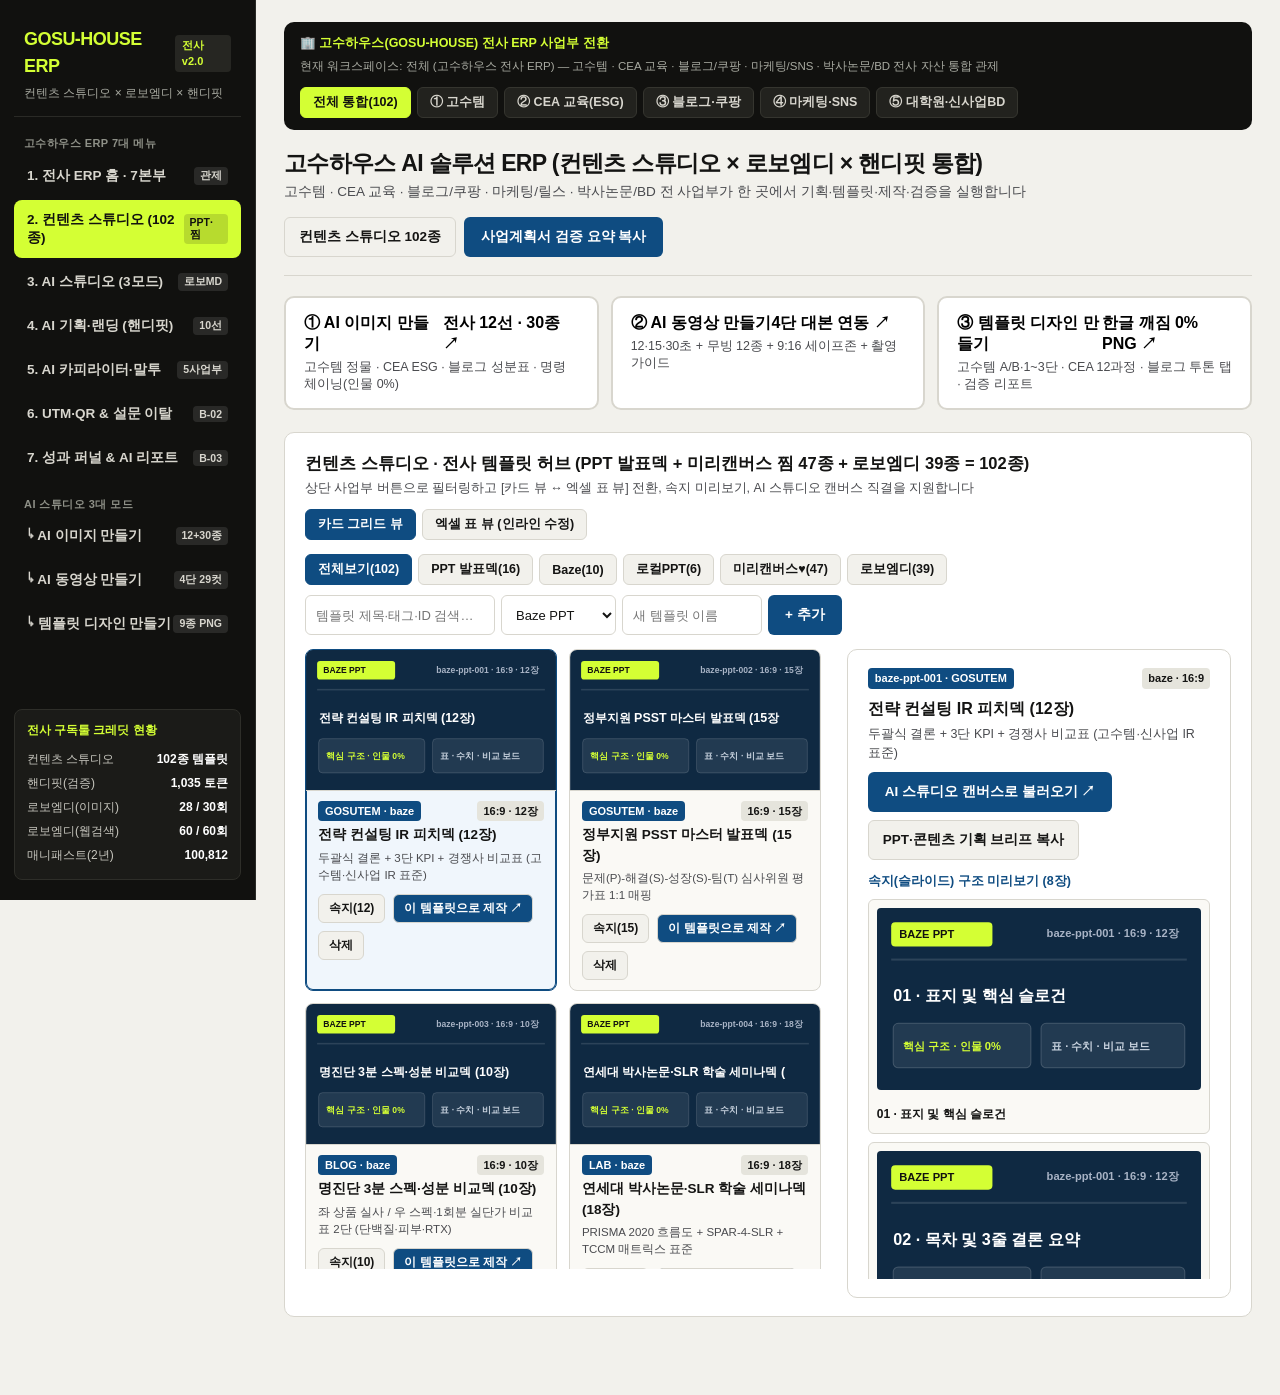
==== commit 9c624a9b: "feat(ai-studio): 고수하우스 전사 ERP 스튜디오 v2.0 (전 파일 15KB 이하 · 컨텐츠스튜디오 102종 통합) 배포" ====
--- a/ai-studio/index.html
+++ b/ai-studio/index.html
@@ -8,16 +8,16 @@
 </head>
 <body>
 <div class="app-shell">
-<aside class="sidebar" aria-label="고수하우스 ERP 통합 메뉴">
+<aside class="sidebar">
 <div class="brand-box">
 <div class="brand-top"><span class="brand-logo">GOSU-HOUSE ERP</span><span class="brand-tag">전사 v2.0</span></div>
-<p class="brand-sub">컨텐츠 스튜디오 × 로보엠디 × 핸디핏 통합</p>
+<p class="brand-sub">컨텐츠 스튜디오 × 로보엠디 × 핸디핏</p>
 </div>
 <div>
 <div class="nav-group-label">고수하우스 ERP 7대 메뉴</div>
 <nav class="nav-list">
 <button type="button" class="nav-btn" data-menu-btn="home"><span>1. 전사 ERP 홈 · 7본부</span><span class="nav-pill">관제</span></button>
-<button type="button" class="nav-btn active" data-menu-btn="cshub"><span>2. 컨텐츠 스튜디오 (94종)</span><span class="nav-pill">PPT·찜</span></button>
+<button type="button" class="nav-btn active" data-menu-btn="cshub"><span>2. 컨텐츠 스튜디오 (102종)</span><span class="nav-pill">PPT·찜</span></button>
 <button type="button" class="nav-btn" data-menu-btn="studio" data-sub-tab="image"><span>3. AI 스튜디오 (3모드)</span><span class="nav-pill">로보MD</span></button>
 <button type="button" class="nav-btn" data-menu-btn="landing"><span>4. AI 기획·랜딩 (핸디핏)</span><span class="nav-pill">10선</span></button>
 <button type="button" class="nav-btn" data-menu-btn="copy"><span>5. AI 카피라이터·말투</span><span class="nav-pill">5사업부</span></button>
@@ -26,7 +26,7 @@
 </nav>
 </div>
 <div>
-<div class="nav-group-label">AI 스튜디오 3대 제작 모드</div>
+<div class="nav-group-label">AI 스튜디오 3대 모드</div>
 <nav class="nav-list">
 <button type="button" class="nav-btn" data-studio-tab="image"><span>↳ AI 이미지 만들기</span><span class="nav-pill">12+30종</span></button>
 <button type="button" class="nav-btn" data-studio-tab="video"><span>↳ AI 동영상 만들기</span><span class="nav-pill">4단 29컷</span></button>
@@ -34,8 +34,8 @@
 </nav>
 </div>
 <div class="credit-widget">
-<h4>전사 구독툴 크레딧 · 자산 현황</h4>
-<div class="credit-row"><span>컨텐츠 스튜디오</span><b>94종 템플릿</b></div>
+<h4>전사 구독툴 크레딧 현황</h4>
+<div class="credit-row"><span>컨텐츠 스튜디오</span><b>102종 템플릿</b></div>
 <div class="credit-row"><span>핸디핏(검증)</span><b>1,035 토큰</b></div>
 <div class="credit-row"><span>로보엠디(이미지)</span><b>28 / 30회</b></div>
 <div class="credit-row"><span>로보엠디(웹검색)</span><b>60 / 60회</b></div>
@@ -44,14 +44,13 @@
 </aside>
 
 <main class="main-stage">
-<!-- 고수하우스 전사 ERP 사업부 스위처 (5대 사업축 통합 관제) -->
-<section class="erp-biz-bar" aria-label="고수하우스 전사 사업부 선택">
+<section class="erp-biz-bar">
 <div>
 <div class="erp-biz-title"><span>🏢 고수하우스(GOSU-HOUSE) 전사 ERP 사업부 전환</span></div>
 <small id="erp-biz-desc" style="color:#A8AAA1;font-size:11.5px">현재 워크스페이스: 전체 (고수하우스 전사 ERP)</small>
 </div>
 <div class="erp-biz-chips">
-<button type="button" class="biz-chip active" data-biz-unit="all">전체 통합(94)</button>
+<button type="button" class="biz-chip active" data-biz-unit="all">전체 통합(102)</button>
 <button type="button" class="biz-chip" data-biz-unit="gosutem">① 고수템</button>
 <button type="button" class="biz-chip" data-biz-unit="cea">② CEA 교육(ESG)</button>
 <button type="button" class="biz-chip" data-biz-unit="blog">③ 블로그·쿠팡</button>
@@ -66,15 +65,15 @@
 <p>고수템 · CEA 교육 · 블로그/쿠팡 · 마케팅/릴스 · 박사논문/BD 전 사업부가 한 곳에서 기획·템플릿·제작·검증을 실행합니다</p>
 </div>
 <div class="btn-row" style="margin-top:0">
-<button type="button" class="btn-sec" data-menu-btn="cshub">컨텐츠 스튜디오 94종</button>
+<button type="button" class="btn-sec" data-menu-btn="cshub">컨텐츠 스튜디오 102종</button>
 <button type="button" class="btn-pri" data-menu-btn="report">사업계획서 검증 요약 복사</button>
 </div>
 </header>
 
-<section class="core-3tabs" aria-label="AI 스튜디오 3대 모드">
+<section class="core-3tabs">
 <button type="button" class="core-tab-btn" data-studio-tab="image">
 <div class="ct-head"><span>① AI 이미지 만들기</span><span>전사 12선 · 30종 ↗</span></div>
-<small>고수템 정물 · CEA ESG 포스터 · 블로그 성분표 · 명령 체이닝(인물 0%)</small>
+<small>고수템 정물 · CEA ESG · 블로그 성분표 · 명령 체이닝(인물 0%)</small>
 </button>
 <button type="button" class="core-tab-btn" data-studio-tab="video">
 <div class="ct-head"><span>② AI 동영상 만들기</span><span>4단 대본 연동 ↗</span></div>
@@ -86,27 +85,22 @@
 </button>
 </section>
 
-<!-- [메뉴 1] 전사 ERP 홈 -->
 <section data-menu-panel="home" hidden>
 <div class="panel-card">
-<div class="panel-head"><div><h2>고수하우스(GOSU-HOUSE) 5대 사업부 × 4대 AI 엔진 전사 ERP 관제판</h2></div></div>
+<div class="panel-head"><div><h2>고수하우스 5대 사업부 × 4대 AI 엔진 전사 ERP 관제판</h2></div></div>
 <div class="landing-3step-grid">
-<div class="step-box"><span>엔진 1 · 컨텐츠 스튜디오 (94종 템플릿 허브)</span><strong>Baze PPT(5) · 로컬PPT(3) · 미리캔버스♥(47) · 로보엠디(39)</strong><p>고수템 IR·정부지원 PSST·CEA 기업교육 제안서·박사논문 SLR·블로그 카드뉴스 템플릿을 카드/엑셀 표 뷰로 통합 관리.</p></div>
-<div class="step-box"><span>엔진 2 · 로보엠디 제작 스튜디오 (3모드)</span><strong>AI 이미지(12선) · 동영상(6선) · 디자인(9종) · 카피(5페르소나)</strong><p>인물 화보를 걷어내고 실물 정물·성분표·CEA 커리큘럼·영수증 비교표와 금지어 자동 정화(Santa-Loop) 탑재.</p></div>
-<div class="step-box"><span>엔진 3 · 핸디핏 시장검증 엔진 (6대 메뉴)</span><strong>랜딩 10선 ➔ 설문 이탈(B-02) ➔ UTM·QR ➔ 섹션 도달률(B-03)</strong><p>사업부별 UTM 단축링크·QR 발급 및 문항별/섹션별 최대 이탈 병목 자동 진단.</p></div>
-<div class="step-box"><span>엔진 4 · 매니패스트 기획 엔진 (2년 유효)</span><strong>PRD 13문항 ➔ 요구사항(R) ➔ 기능(F-ID) ➔ 정책 11축</strong><p>고수템과 CEA 교육 프로젝트를 기능 ID(F-ID)로 추적하며 구매 크레딧 100,812는 2028년까지 유효.</p></div>
-</div>
-</div>
-</section>
-
-<!-- [메뉴 2] 컨텐츠 스튜디오 · 전사 템플릿 허브 (94종) -->
+<div class="step-box"><span>엔진 1 · 컨텐츠 스튜디오 (102종 허브)</span><strong>PPT 덱 · 미리캔버스♥(47) · 로보엠디(39)</strong><p>고수템 IR·정부지원 PSST·CEA 교육 제안서·박사논문 SLR·블로그 카드뉴스를 카드/표 뷰로 통합.</p></div>
+<div class="step-box"><span>엔진 2 · 로보엠디 제작 스튜디오 (3모드)</span><strong>AI 이미지(12) · 동영상(6) · 디자인(9) · 카피(5)</strong><p>실물 정물·성분표·CEA 커리큘럼·영수증 비교표와 금지어 자동 정화 탑재.</p></div>
+<div class="step-box"><span>엔진 3 · 핸디핏 시장검증 (6대 메뉴)</span><strong>랜딩 10선 ➔ 설문 이탈(B-02) ➔ 섹션 도달률(B-03)</strong><p>사업부별 UTM 단축링크·QR 발급 및 문항/섹션 최대 이탈 병목 자동 진단.</p></div>
+<div class="step-box"><span>엔진 4 · 매니패스트 기획 (2년 유효)</span><strong>PRD 13문항 ➔ 요구사항(R) ➔ 기능(F-ID)</strong><p>고수템·CEA 프로젝트를 F-ID로 추적하며 구매 크레딧 100,812는 2028년까지 유효.</p></div>
+</div>
+</div>
+</section>
+
 <section data-menu-panel="cshub">
 <div class="panel-card">
 <div class="panel-head">
-<div>
-<h2>컨텐츠 스튜디오 · 전사 템플릿 허브 (PPT 8종 + 미리캔버스 찜 47종 + 로보엠디 39종 = 94종)</h2>
-<small>상단 사업부 버튼으로 필터링하고 [카드 뷰 ↔ 엑셀 표 뷰] 전환, 속지 미리보기, AI 스튜디오 캔버스 직결을 지원합니다</small>
-</div>
+<div><h2>컨텐츠 스튜디오 · 전사 템플릿 허브 (PPT 발표덱 + 미리캔버스 찜 47종 + 로보엠디 39종 = 102종)</h2><small>상단 사업부 버튼으로 필터링하고 [카드 뷰 ↔ 엑셀 표 뷰] 전환, 속지 미리보기, AI 스튜디오 캔버스 직결을 지원합니다</small></div>
 <div class="chip-row">
 <button type="button" class="chip-btn active" data-cs-view="card">카드 그리드 뷰</button>
 <button type="button" class="chip-btn" data-cs-view="table">엑셀 표 뷰 (인라인 수정)</button>
@@ -115,10 +109,10 @@
 <div style="display:flex;flex-wrap:wrap;justify-content:space-between;gap:10px;margin-bottom:14px">
 <div id="cs-folder-bar" class="chip-row"></div>
 <div style="display:flex;gap:6px;flex-wrap:wrap">
-<input type="text" id="cs-search-in" placeholder="94종 템플릿 제목·태그·ID 검색…" style="min-width:200px" />
+<input type="text" id="cs-search-in" placeholder="템플릿 제목·태그·ID 검색…" style="min-width:190px" />
 <select id="cs-new-src"><option value="baze">Baze PPT</option><option value="local_pptx">로컬 PPTX</option><option value="miricanvas">미리캔버스♥</option><option value="robomd">로보엠디</option></select>
-<input type="text" id="cs-new-title" placeholder="새 템플릿 이름" style="width:150px" />
-<button type="button" class="btn-pri" id="btn-cs-add">+ 템플릿 추가</button>
+<input type="text" id="cs-new-title" placeholder="새 템플릿 이름" style="width:140px" />
+<button type="button" class="btn-pri" id="btn-cs-add">+ 추가</button>
 </div>
 </div>
 <div class="studio-workspace">
@@ -128,16 +122,15 @@
 </div>
 </section>
 
-<!-- [메뉴 3] AI 스튜디오 (3모드) -->
 <section data-menu-panel="studio" hidden>
 <div data-studio-view="image" class="studio-workspace">
 <div>
 <div class="panel-card">
 <div class="panel-head">
-<div><h2>AI 이미지 스타일 갤러리 (전사 12선 + 원본 30종 매핑)</h2><small>인물 0% · 고수템 정물 · CEA ESG · 블로그 성분표 · 학술 SLR 도식</small></div>
+<div><h2>AI 이미지 스타일 갤러리 (전사 12선)</h2></div>
 <div class="chip-row">
 <button type="button" class="chip-btn active" data-img-filter="all">전체(12)</button>
-<button type="button" class="chip-btn" data-img-filter="gosutem">고수템·섭외(7)</button>
+<button type="button" class="chip-btn" data-img-filter="gosutem">고수템(7)</button>
 <button type="button" class="chip-btn" data-img-filter="beauty">뷰티·단백질(2)</button>
 <button type="button" class="chip-btn" data-img-filter="tech">CEA·테크·논문(3)</button>
 </div>
@@ -145,100 +138,96 @@
 <div id="img-tpl-grid" class="tpl-grid"></div>
 </div>
 <div class="panel-card">
-<div class="panel-head"><h2>로보엠디 제어 옵션 & 다단계 체이닝 (+다음 명령단계 추가)</h2></div>
+<div class="panel-head"><h2>로보엠디 제어 옵션 & 다단계 체이닝</h2></div>
 <div class="form-grid">
 <label>카메라 구도<select id="img-angle-sel"><option value="탑뷰(Flat-lay)">탑뷰 (Flat-lay)</option><option value="라벨 초접사">라벨·성분표 초접사</option><option value="정면 분할">정면 좌우 분할</option><option value="측면 45°">측면 45° 정물</option></select></label>
 <label>이미지 비율<select id="img-ratio-sel"><option value="4:5">4:5 피드 (1080×1350)</option><option value="1:1">1:1 정방형 (1080×1080)</option><option value="3:4">3:4 상세컷 (1080×1440)</option><option value="9:16">9:16 릴스 (1080×1920)</option><option value="16:9">16:9 와이드 (1600×900)</option></select></label>
 <label>비주얼 스타일<select id="img-style-sel"><option value="실사 정물 Flat-lay">실사 정물 Flat-lay</option><option value="성분·라벨 매크로 접사">성분·라벨 매크로 접사</option><option value="영수증·가격표 대조">영수증·총비용 대조</option><option value="직각 에디토리얼 2×2">직각 에디토리얼 2×2</option><option value="플랫 인포그래픽">플랫 비교 인포그래픽</option><option value="다크 테크 스튜디오">다크 테크·번호 핀</option></select></label>
 </div>
-<label class="field-label">+ 다음 명령단계 추가 (체이닝)<input type="text" id="img-chain-input" /></label>
-<label class="field-label" style="margin-top:8px">자동 합성 프롬프트 (인물 0% 가드 & 금지어 정화)<textarea id="img-prompt-output" class="code-box" rows="5" readonly></textarea></label>
-<div class="btn-row"><button type="button" class="btn-pri" id="btn-copy-img-prompt">합성 프롬프트 복사</button><button type="button" class="btn-sec" id="btn-dl-image">시안 PNG 내려받기</button></div>
-</div>
-</div>
-<div class="panel-card"><div class="panel-head"><div><h2>AI 이미지 결과 캔버스</h2></div></div><div class="canvas-box"><canvas id="cv-image-studio" class="preview-cv" width="1080" height="1350"></canvas></div></div>
+<label class="field-label">+ 다음 명령단계 추가<input type="text" id="img-chain-input" /></label>
+<label class="field-label" style="margin-top:8px">자동 합성 프롬프트<textarea id="img-prompt-output" class="code-box" rows="5" readonly></textarea></label>
+<div class="btn-row"><button type="button" class="btn-pri" id="btn-copy-img-prompt">프롬프트 복사</button><button type="button" class="btn-sec" id="btn-dl-image">PNG 내려받기</button></div>
+</div>
+</div>
+<div class="panel-card"><div class="panel-head"><h2>AI 이미지 결과 캔버스</h2></div><div class="canvas-box"><canvas id="cv-image-studio" class="preview-cv" width="1080" height="1350"></canvas></div></div>
 </div>
 
 <div data-studio-view="video" class="studio-workspace" hidden>
 <div>
-<div class="panel-card"><div class="panel-head"><div><h2>AI 동영상 템플릿 6선 (고수템 · 뷰티 · 단백질 · RTX · 고수섭외 · CEA 교육)</h2></div></div><div id="vid-tpl-list" class="tpl-grid"></div></div>
+<div class="panel-card"><div class="panel-head"><h2>AI 동영상 템플릿 6선</h2></div><div id="vid-tpl-list" class="tpl-grid"></div></div>
 <div class="panel-card">
 <div class="panel-head">
-<div><h2>핸디핏 연동 컷별 촬영·편집 가이드 표</h2></div>
+<h2>컷별 촬영·편집 가이드 표</h2>
 <div class="form-grid" style="margin-bottom:0">
-<label>쇼츠 길이<select id="vid-dur-sel"><option value="12">12초</option><option value="15" selected>15초</option><option value="30">30초</option></select></label>
+<label>길이<select id="vid-dur-sel"><option value="12">12초</option><option value="15" selected>15초</option><option value="30">30초</option></select></label>
 <label style="justify-content:center"><span><input type="checkbox" id="vid-safe-chk" checked /> 9:16 세이프존</span></label>
 </div>
 </div>
-<div class="table-wrap"><table><thead><tr><th>단계·유형</th><th>장면·촬영 구도</th><th>초대형 자막</th><th>기획 의도</th><th>미리보기</th></tr></thead><tbody id="vid-cuts-table"></tbody></table></div>
-</div>
-</div>
-<div class="panel-card"><div class="panel-head"><div><h2>9:16 릴스·쇼츠 결과 캔버스</h2></div><button type="button" class="btn-pri" id="btn-dl-video-frame">현재 컷 PNG 저장</button></div><div class="canvas-box"><canvas id="cv-video-studio" class="preview-cv" width="1080" height="1920"></canvas></div></div>
+<div class="table-wrap"><table><thead><tr><th>단계</th><th>장면·구도</th><th>자막</th><th>의도</th><th>보기</th></tr></thead><tbody id="vid-cuts-table"></tbody></table></div>
+</div>
+</div>
+<div class="panel-card"><div class="panel-head"><h2>9:16 릴스 캔버스</h2><button type="button" class="btn-pri" id="btn-dl-video-frame">현재 컷 PNG 저장</button></div><div class="canvas-box"><canvas id="cv-video-studio" class="preview-cv" width="1080" height="1920"></canvas></div></div>
 </div>
 
 <div data-studio-view="design" class="studio-workspace" hidden>
 <div>
-<div class="panel-card"><div class="panel-head"><div><h2>템플릿 디자인 갤러리 9선 (고수템 · CEA 교육 · 블로그 · 마케팅 · BD 전사 공용)</h2></div></div><div id="design-tpl-list" class="tpl-grid"></div></div>
-<div class="panel-card">
-<div class="panel-head"><h2>실시간 문구·테마 커스터마이징 (명도 대비 4.5:1+)</h2></div>
-<div class="form-grid"><label>브랜드 테마<select id="design-theme-sel"><option value="dark-lime">다크 잉크 & 라임 (#11110F + #D4FF34)</option><option value="paper-ink">웜페이퍼 & 먹색 (#F2F1EC + #141413)</option><option value="ocean-gold">오션블루 & 골드 (#0F4C81 + #D97706)</option></select></label></div>
+<div class="panel-card"><div class="panel-head"><h2>템플릿 디자인 갤러리 9선</h2></div><div id="design-tpl-list" class="tpl-grid"></div></div>
+<div class="panel-card">
+<div class="panel-head"><h2>문구·테마 커스터마이징</h2></div>
+<div class="form-grid"><label>테마<select id="design-theme-sel"><option value="dark-lime">다크 & 라임</option><option value="paper-ink">웜페이퍼 & 먹색</option><option value="ocean-gold">오션블루 & 골드</option></select></label></div>
 <label class="field-label">메인 헤드라인<textarea id="design-headline-in" rows="2"></textarea></label>
-<label class="field-label" style="margin-top:8px">서브 카피 & 검수 배지<input type="text" id="design-subhead-in" /></label>
-<div class="btn-row"><button type="button" class="btn-pri" id="btn-dl-design">고해상도 디자인 PNG 내려받기</button></div>
-</div>
-</div>
-<div class="panel-card"><div class="panel-head"><div><h2>템플릿 디자인 실시간 캔버스</h2></div></div><div class="canvas-box"><canvas id="cv-design-studio" class="preview-cv" width="1080" height="1350"></canvas></div></div>
-</div>
-</section>
-
-<!-- [메뉴 4] 핸디핏 랜딩 자동화 -->
+<label class="field-label" style="margin-top:8px">서브 카피<input type="text" id="design-subhead-in" /></label>
+<div class="btn-row"><button type="button" class="btn-pri" id="btn-dl-design">고해상도 PNG 내려받기</button></div>
+</div>
+</div>
+<div class="panel-card"><div class="panel-head"><h2>템플릿 디자인 캔버스</h2></div><div class="canvas-box"><canvas id="cv-design-studio" class="preview-cv" width="1080" height="1350"></canvas></div></div>
+</div>
+</section>
+
 <section data-menu-panel="landing" hidden>
 <div class="studio-workspace">
-<div class="panel-card"><div class="panel-head"><div><h2>핸디핏 랜딩 기획 프리셋 10선</h2></div></div><div id="landing-preset-list" class="tpl-grid"></div></div>
+<div class="panel-card"><div class="panel-head"><h2>핸디핏 랜딩 기획 프리셋 10선</h2></div><div id="landing-preset-list" class="tpl-grid"></div></div>
 <div id="landing-preset-detail" class="panel-card"></div>
 </div>
 </section>
 
-<!-- [메뉴 5] AI 카피라이터 -->
 <section data-menu-panel="copy" hidden>
 <div class="panel-card">
-<div class="panel-head"><div><h2>전사 5대 사업부 AI 카피라이터 (페르소나 본문 + 하단 고정 문구 2단 분리)</h2></div></div>
+<div class="panel-head"><h2>전사 5대 사업부 AI 카피라이터</h2></div>
 <div class="form-grid">
-<label>1단계 · 사업부별 말투 페르소나 (5종)<select id="copy-persona-sel"></select></label>
-<label>2단계 · 사업부별 하단 고정 문구<select id="copy-pin-sel"></select></label>
-</div>
-<label class="field-label">본문 직접 입력 또는 수정<textarea id="copy-custom-in" rows="4"></textarea></label>
+<label>1단계 · 사업부별 말투 페르소나<select id="copy-persona-sel"></select></label>
+<label>2단계 · 하단 고정 문구<select id="copy-pin-sel"></select></label>
+</div>
+<label class="field-label">본문 직접 입력·수정<textarea id="copy-custom-in" rows="4"></textarea></label>
 <div id="copy-guard-status" style="margin:10px 0"></div>
 <label class="field-label">최종 검수 통과 원고<textarea id="copy-result-box" class="code-box" rows="8" readonly></textarea></label>
-<div class="btn-row"><button type="button" class="btn-pri" id="btn-copy-clean-text">검수 통과 원고 전체 복사</button></div>
-</div>
-</section>
-
-<!-- [메뉴 6] UTM·QR & 설문 이탈 -->
+<div class="btn-row"><button type="button" class="btn-pri" id="btn-copy-clean-text">전체 복사</button></div>
+</div>
+</section>
+
 <section data-menu-panel="utm" hidden>
 <div class="studio-workspace">
 <div class="panel-card">
-<div class="panel-head"><div><h2>전사 사업부별 UTM 단축링크 & 오프라인 QR 관리</h2></div></div>
+<div class="panel-head"><h2>전사 UTM 단축링크 & QR 관리</h2></div>
 <div class="form-grid">
-<label>배포 채널<select id="utm-new-ch"><option value="instagram">인스타그램 릴스</option><option value="threads">스레드 / 메타</option><option value="naver">네이버 블로그</option><option value="kakao">카카오 단톡방</option><option value="qr">B2B 제안서·오프라인 QR</option></select></label>
+<label>채널<select id="utm-new-ch"><option value="instagram">인스타 릴스</option><option value="threads">스레드/메타</option><option value="naver">네이버 블로그</option><option value="kakao">카카오 단톡방</option><option value="qr">제안서·오프라인 QR</option></select></label>
 <label>캠페인명<input type="text" id="utm-new-camp" placeholder="예: 2611_cea_esg12" /></label>
-<div style="display:flex;align-items:flex-end"><button type="button" class="btn-pri" id="btn-add-utm" style="width:100%">+ 단축링크 & QR</button></div>
-</div>
-<div class="table-wrap"><table><thead><tr><th>채널 · 캠페인</th><th>단축 링크 & 목적지 UTM</th><th class="num">방문</th><th class="num">신청</th><th class="num">전환율</th><th>작업</th></tr></thead><tbody id="utm-table-body"></tbody></table></div>
-</div>
-<div>
-<div class="panel-card"><div class="panel-head"><h2>오프라인·제안서용 QR 코드</h2></div><div id="utm-qr-box" class="qr-wrap"></div></div>
-<div class="panel-card"><div class="panel-head"><div><h2>설문 폼 문항별 이탈 병목 분석 (로직 B-02)</h2></div></div><div class="table-wrap"><table><thead><tr><th>문항</th><th>질문 및 개선 팁</th><th class="num">이탈 수</th><th class="num">이탈률</th></tr></thead><tbody id="survey-dropoff-body"></tbody></table></div></div>
-</div>
-</div>
-</section>
-
-<!-- [메뉴 7] 성과 퍼널 & AI 리포트 -->
+<div style="display:flex;align-items:flex-end"><button type="button" class="btn-pri" id="btn-add-utm" style="width:100%">+ 발급</button></div>
+</div>
+<div class="table-wrap"><table><thead><tr><th>채널</th><th>단축 링크 & UTM</th><th class="num">방문</th><th class="num">신청</th><th class="num">전환</th><th>작업</th></tr></thead><tbody id="utm-table-body"></tbody></table></div>
+</div>
+<div>
+<div class="panel-card"><div class="panel-head"><h2>오프라인·제안서 QR</h2></div><div id="utm-qr-box" class="qr-wrap"></div></div>
+<div class="panel-card"><div class="panel-head"><h2>설문 문항별 이탈 분석 (B-02)</h2></div><div class="table-wrap"><table><thead><tr><th>문항</th><th>질문·개선 팁</th><th class="num">이탈</th><th class="num">비율</th></tr></thead><tbody id="survey-dropoff-body"></tbody></table></div></div>
+</div>
+</div>
+</section>
+
 <section data-menu-panel="report" hidden>
 <div class="studio-workspace">
-<div class="panel-card"><div class="panel-head"><div><h2>랜딩 섹션별 노출률 & 최대 이탈 구간 경고 (로직 B-03)</h2></div></div><div id="report-funnel-bars"></div></div>
-<div class="panel-card">
-<div class="panel-head"><div><h2>AI 시장검증 리포트 — 사업계획서·제안서용 요약</h2></div><button type="button" class="btn-pri" id="btn-copy-bp-report">사업계획서용 요약 복사</button></div>
+<div class="panel-card"><div class="panel-head"><h2>랜딩 섹션별 노출률 & 이탈 경고 (B-03)</h2></div><div id="report-funnel-bars"></div></div>
+<div class="panel-card">
+<div class="panel-head"><h2>AI 시장검증 리포트 요약</h2><button type="button" class="btn-pri" id="btn-copy-bp-report">요약 복사</button></div>
 <textarea id="report-bp-summary" class="code-box" rows="16" readonly></textarea>
 </div>
 </div>
--- a/ai-studio/src/styles/studio.css
+++ b/ai-studio/src/styles/studio.css
@@ -523,6 +523,87 @@
   border-radius: 4px;
 }
 
+/* 고수하우스 전사 ERP 상단 사업부 스위처 & 컨텐츠 스튜디오 카드 그리드 */
+.erp-biz-bar {
+  background: var(--dark);
+  color: #F2F1EC;
+  padding: 12px 16px;
+  border-radius: 10px;
+  margin-bottom: 16px;
+  display: flex;
+  flex-wrap: wrap;
+  align-items: center;
+  justify-content: space-between;
+  gap: 10px;
+}
+.erp-biz-title {
+  font-size: 12.5px;
+  font-weight: 800;
+  color: var(--lime);
+  display: flex;
+  align-items: center;
+  gap: 8px;
+}
+.erp-biz-chips {
+  display: flex;
+  flex-wrap: wrap;
+  gap: 6px;
+}
+.biz-chip {
+  background: #22221E;
+  color: #D8D6CE;
+  border: 1px solid #35352F;
+  padding: 6px 12px;
+  border-radius: 6px;
+  font-size: 12.5px;
+  font-weight: 800;
+  cursor: pointer;
+}
+.biz-chip:hover { background: #2D2D28; color: #FFFFFF; }
+.biz-chip.active {
+  background: var(--lime);
+  color: var(--dark);
+  border-color: var(--lime);
+}
+
+.cs-card-grid {
+  display: grid;
+  grid-template-columns: repeat(auto-fill, minmax(230px, 1fr));
+  gap: 12px;
+  max-height: 620px;
+  overflow-y: auto;
+  padding-right: 4px;
+}
+.cs-card {
+  background: #FAF9F5;
+  border: 1.5px solid var(--line);
+  border-radius: 8px;
+  overflow: hidden;
+  cursor: pointer;
+  display: flex;
+  flex-direction: column;
+}
+.cs-card.active {
+  border-color: var(--primary);
+  box-shadow: inset 0 0 0 1px var(--primary);
+  background: #F0F6FC;
+}
+.cs-thumb {
+  width: 100%;
+  aspect-ratio: 16 / 9;
+  object-fit: cover;
+  display: block;
+  border-bottom: 1px solid var(--line);
+}
+.cs-card-body {
+  padding: 10px 12px;
+  display: flex;
+  flex-direction: column;
+  gap: 4px;
+}
+.cs-card-body strong { font-size: 13.5px; font-weight: 800; }
+.cs-card-body small { font-size: 11.5px; color: var(--sub); }
+
 #st-toast {
   position: fixed;
   bottom: 24px;
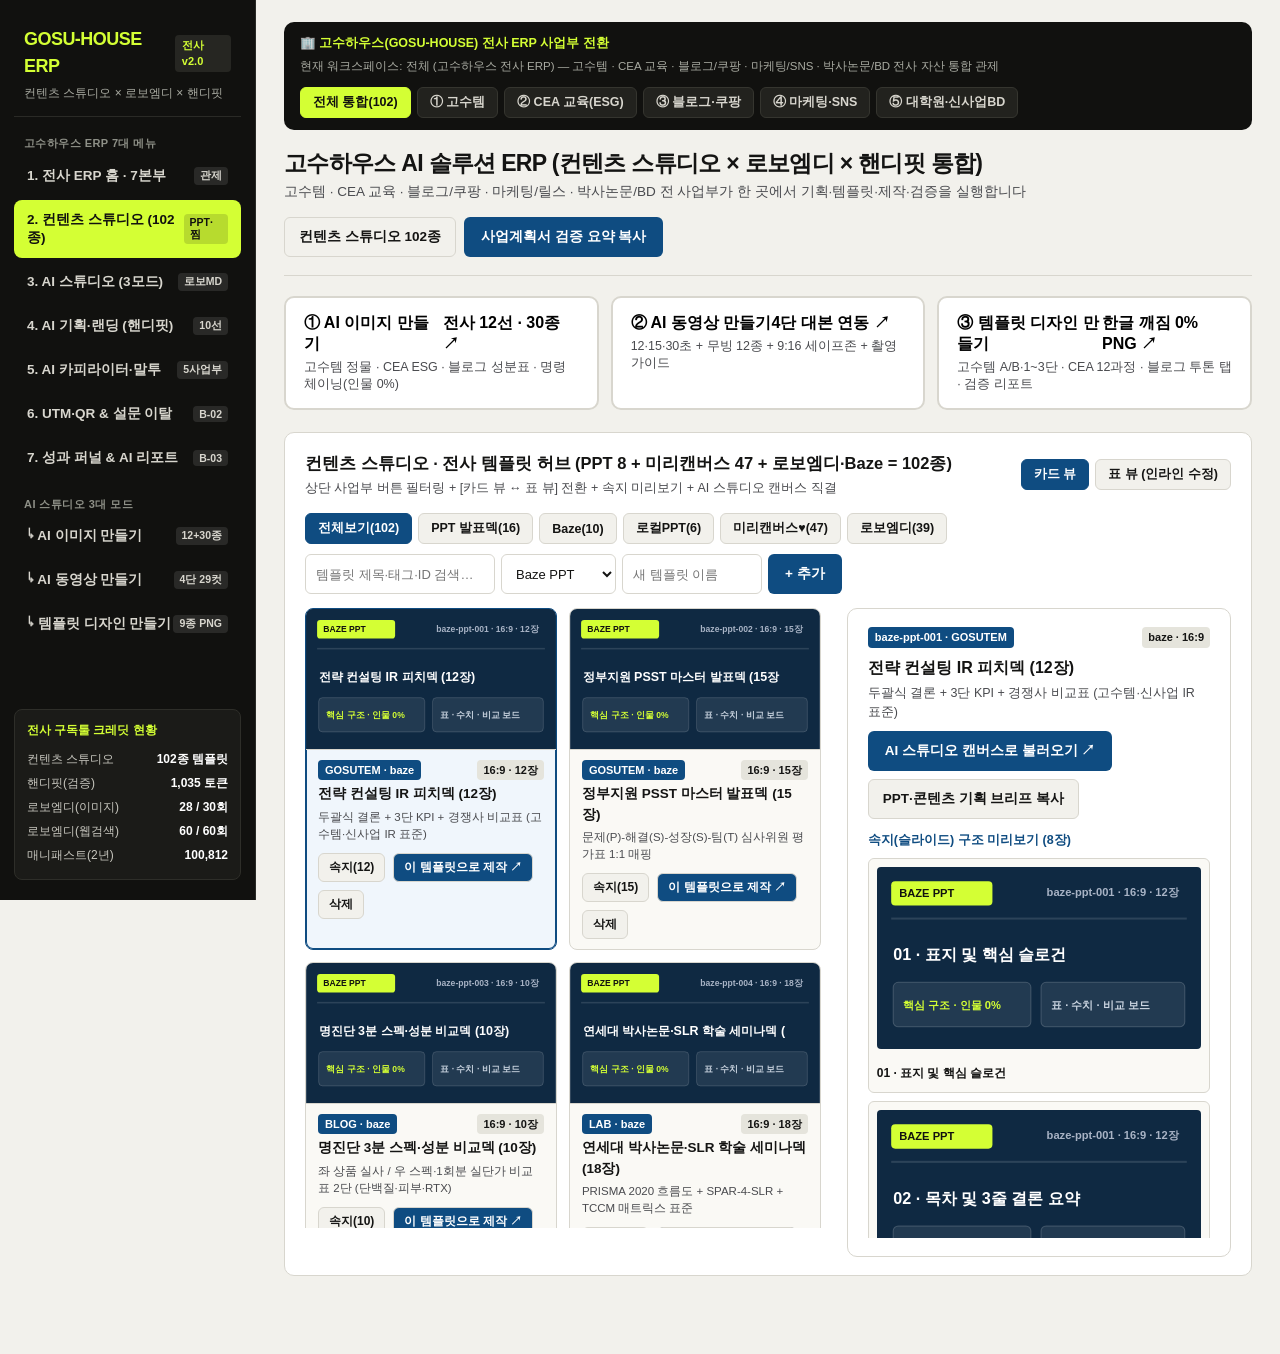
==== commit b9d2babd: "chore(ai-studio): index.html 15KB 이하 다이어트 완료" ====
--- a/ai-studio/index.html
+++ b/ai-studio/index.html
@@ -87,23 +87,18 @@
 
 <section data-menu-panel="home" hidden>
 <div class="panel-card">
-<div class="panel-head"><div><h2>고수하우스 5대 사업부 × 4대 AI 엔진 전사 ERP 관제판</h2></div></div>
-<div class="landing-3step-grid">
-<div class="step-box"><span>엔진 1 · 컨텐츠 스튜디오 (102종 허브)</span><strong>PPT 덱 · 미리캔버스♥(47) · 로보엠디(39)</strong><p>고수템 IR·정부지원 PSST·CEA 교육 제안서·박사논문 SLR·블로그 카드뉴스를 카드/표 뷰로 통합.</p></div>
-<div class="step-box"><span>엔진 2 · 로보엠디 제작 스튜디오 (3모드)</span><strong>AI 이미지(12) · 동영상(6) · 디자인(9) · 카피(5)</strong><p>실물 정물·성분표·CEA 커리큘럼·영수증 비교표와 금지어 자동 정화 탑재.</p></div>
-<div class="step-box"><span>엔진 3 · 핸디핏 시장검증 (6대 메뉴)</span><strong>랜딩 10선 ➔ 설문 이탈(B-02) ➔ 섹션 도달률(B-03)</strong><p>사업부별 UTM 단축링크·QR 발급 및 문항/섹션 최대 이탈 병목 자동 진단.</p></div>
-<div class="step-box"><span>엔진 4 · 매니패스트 기획 (2년 유효)</span><strong>PRD 13문항 ➔ 요구사항(R) ➔ 기능(F-ID)</strong><p>고수템·CEA 프로젝트를 F-ID로 추적하며 구매 크레딧 100,812는 2028년까지 유효.</p></div>
-</div>
+<div class="panel-head"><h2>고수하우스 5대 사업부 × 4대 AI 엔진 전사 ERP 관제판</h2></div>
+<div id="home-erp-grid" class="landing-3step-grid"></div>
 </div>
 </section>
 
 <section data-menu-panel="cshub">
 <div class="panel-card">
 <div class="panel-head">
-<div><h2>컨텐츠 스튜디오 · 전사 템플릿 허브 (PPT 발표덱 + 미리캔버스 찜 47종 + 로보엠디 39종 = 102종)</h2><small>상단 사업부 버튼으로 필터링하고 [카드 뷰 ↔ 엑셀 표 뷰] 전환, 속지 미리보기, AI 스튜디오 캔버스 직결을 지원합니다</small></div>
+<div><h2>컨텐츠 스튜디오 · 전사 템플릿 허브 (PPT 8 + 미리캔버스 47 + 로보엠디·Baze = 102종)</h2><small>상단 사업부 버튼 필터링 + [카드 뷰 ↔ 표 뷰] 전환 + 속지 미리보기 + AI 스튜디오 캔버스 직결</small></div>
 <div class="chip-row">
-<button type="button" class="chip-btn active" data-cs-view="card">카드 그리드 뷰</button>
-<button type="button" class="chip-btn" data-cs-view="table">엑셀 표 뷰 (인라인 수정)</button>
+<button type="button" class="chip-btn active" data-cs-view="card">카드 뷰</button>
+<button type="button" class="chip-btn" data-cs-view="table">표 뷰 (인라인 수정)</button>
 </div>
 </div>
 <div style="display:flex;flex-wrap:wrap;justify-content:space-between;gap:10px;margin-bottom:14px">
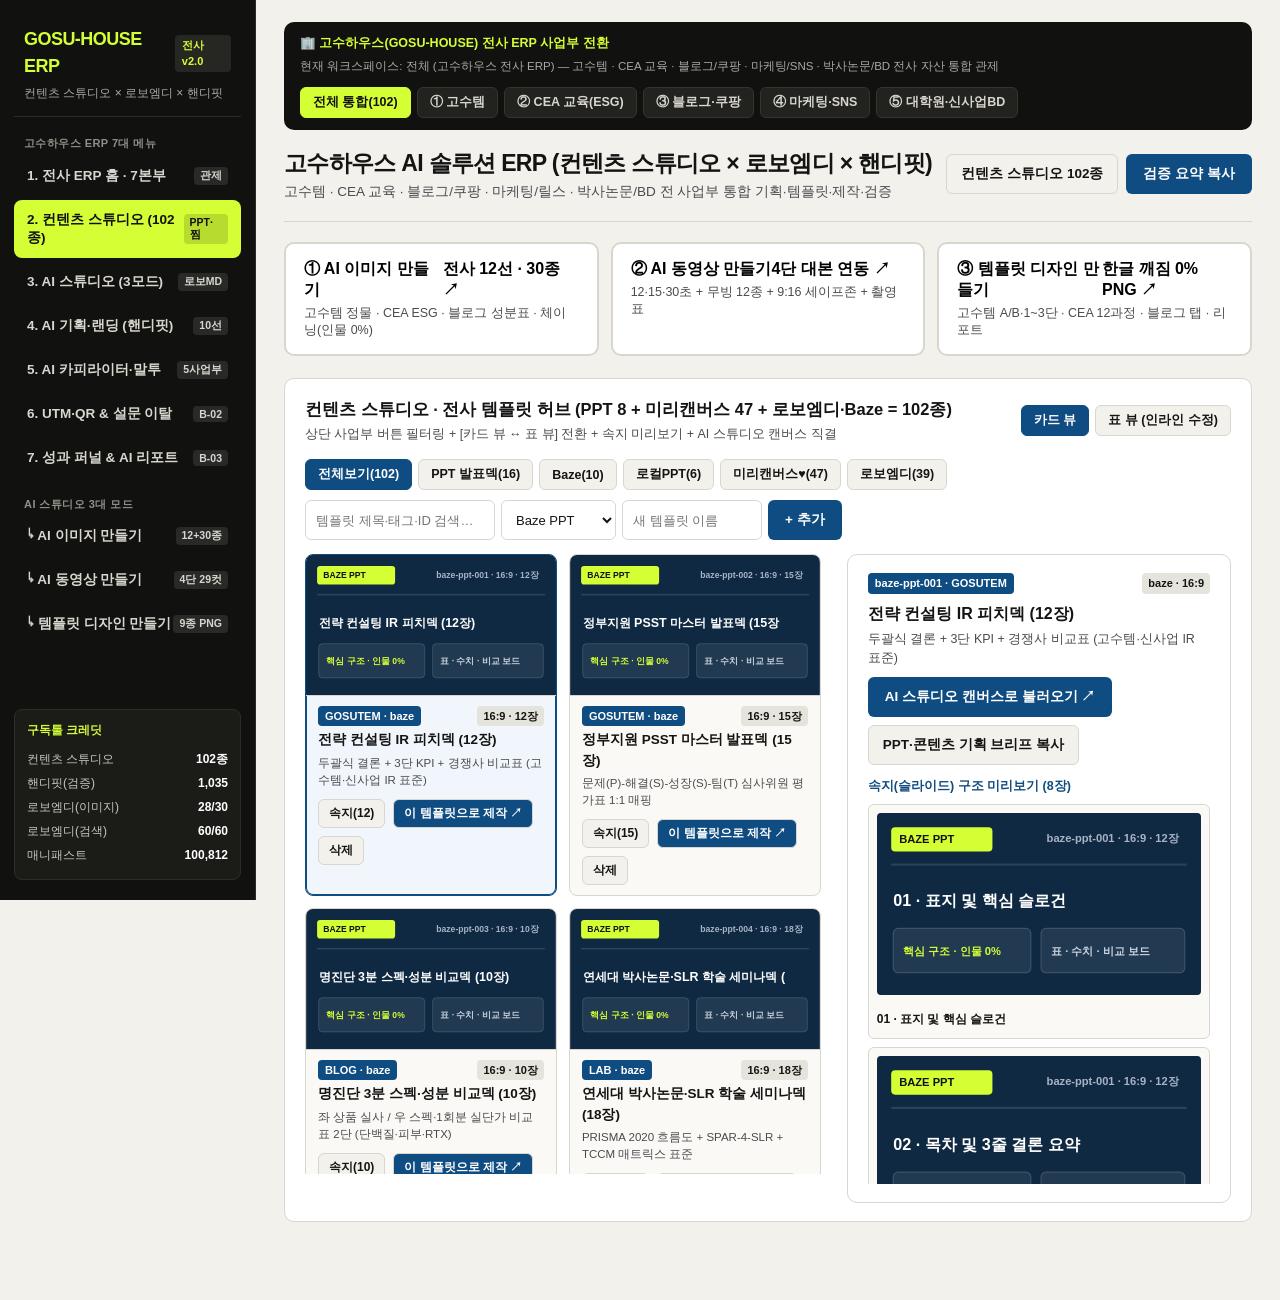
==== commit 943b9268: "chore(ai-studio): sync ERP v2.0 index.html under 15KB cap" ====
--- a/ai-studio/index.html
+++ b/ai-studio/index.html
@@ -16,30 +16,30 @@
 <div>
 <div class="nav-group-label">고수하우스 ERP 7대 메뉴</div>
 <nav class="nav-list">
-<button type="button" class="nav-btn" data-menu-btn="home"><span>1. 전사 ERP 홈 · 7본부</span><span class="nav-pill">관제</span></button>
-<button type="button" class="nav-btn active" data-menu-btn="cshub"><span>2. 컨텐츠 스튜디오 (102종)</span><span class="nav-pill">PPT·찜</span></button>
-<button type="button" class="nav-btn" data-menu-btn="studio" data-sub-tab="image"><span>3. AI 스튜디오 (3모드)</span><span class="nav-pill">로보MD</span></button>
-<button type="button" class="nav-btn" data-menu-btn="landing"><span>4. AI 기획·랜딩 (핸디핏)</span><span class="nav-pill">10선</span></button>
-<button type="button" class="nav-btn" data-menu-btn="copy"><span>5. AI 카피라이터·말투</span><span class="nav-pill">5사업부</span></button>
-<button type="button" class="nav-btn" data-menu-btn="utm"><span>6. UTM·QR & 설문 이탈</span><span class="nav-pill">B-02</span></button>
-<button type="button" class="nav-btn" data-menu-btn="report"><span>7. 성과 퍼널 & AI 리포트</span><span class="nav-pill">B-03</span></button>
+<button class="nav-btn" data-menu-btn="home"><span>1. 전사 ERP 홈 · 7본부</span><span class="nav-pill">관제</span></button>
+<button class="nav-btn active" data-menu-btn="cshub"><span>2. 컨텐츠 스튜디오 (102종)</span><span class="nav-pill">PPT·찜</span></button>
+<button class="nav-btn" data-menu-btn="studio" data-sub-tab="image"><span>3. AI 스튜디오 (3모드)</span><span class="nav-pill">로보MD</span></button>
+<button class="nav-btn" data-menu-btn="landing"><span>4. AI 기획·랜딩 (핸디핏)</span><span class="nav-pill">10선</span></button>
+<button class="nav-btn" data-menu-btn="copy"><span>5. AI 카피라이터·말투</span><span class="nav-pill">5사업부</span></button>
+<button class="nav-btn" data-menu-btn="utm"><span>6. UTM·QR & 설문 이탈</span><span class="nav-pill">B-02</span></button>
+<button class="nav-btn" data-menu-btn="report"><span>7. 성과 퍼널 & AI 리포트</span><span class="nav-pill">B-03</span></button>
 </nav>
 </div>
 <div>
 <div class="nav-group-label">AI 스튜디오 3대 모드</div>
 <nav class="nav-list">
-<button type="button" class="nav-btn" data-studio-tab="image"><span>↳ AI 이미지 만들기</span><span class="nav-pill">12+30종</span></button>
-<button type="button" class="nav-btn" data-studio-tab="video"><span>↳ AI 동영상 만들기</span><span class="nav-pill">4단 29컷</span></button>
-<button type="button" class="nav-btn" data-studio-tab="design"><span>↳ 템플릿 디자인 만들기</span><span class="nav-pill">9종 PNG</span></button>
+<button class="nav-btn" data-studio-tab="image"><span>↳ AI 이미지 만들기</span><span class="nav-pill">12+30종</span></button>
+<button class="nav-btn" data-studio-tab="video"><span>↳ AI 동영상 만들기</span><span class="nav-pill">4단 29컷</span></button>
+<button class="nav-btn" data-studio-tab="design"><span>↳ 템플릿 디자인 만들기</span><span class="nav-pill">9종 PNG</span></button>
 </nav>
 </div>
 <div class="credit-widget">
-<h4>전사 구독툴 크레딧 현황</h4>
-<div class="credit-row"><span>컨텐츠 스튜디오</span><b>102종 템플릿</b></div>
-<div class="credit-row"><span>핸디핏(검증)</span><b>1,035 토큰</b></div>
-<div class="credit-row"><span>로보엠디(이미지)</span><b>28 / 30회</b></div>
-<div class="credit-row"><span>로보엠디(웹검색)</span><b>60 / 60회</b></div>
-<div class="credit-row"><span>매니패스트(2년)</span><b>100,812</b></div>
+<h4>구독툴 크레딧</h4>
+<div class="credit-row"><span>컨텐츠 스튜디오</span><b>102종</b></div>
+<div class="credit-row"><span>핸디핏(검증)</span><b>1,035</b></div>
+<div class="credit-row"><span>로보엠디(이미지)</span><b>28/30</b></div>
+<div class="credit-row"><span>로보엠디(검색)</span><b>60/60</b></div>
+<div class="credit-row"><span>매니패스트</span><b>100,812</b></div>
 </div>
 </aside>
 
@@ -50,38 +50,38 @@
 <small id="erp-biz-desc" style="color:#A8AAA1;font-size:11.5px">현재 워크스페이스: 전체 (고수하우스 전사 ERP)</small>
 </div>
 <div class="erp-biz-chips">
-<button type="button" class="biz-chip active" data-biz-unit="all">전체 통합(102)</button>
-<button type="button" class="biz-chip" data-biz-unit="gosutem">① 고수템</button>
-<button type="button" class="biz-chip" data-biz-unit="cea">② CEA 교육(ESG)</button>
-<button type="button" class="biz-chip" data-biz-unit="blog">③ 블로그·쿠팡</button>
-<button type="button" class="biz-chip" data-biz-unit="mkt">④ 마케팅·SNS</button>
-<button type="button" class="biz-chip" data-biz-unit="lab">⑤ 대학원·신사업BD</button>
+<button class="biz-chip active" data-biz-unit="all">전체 통합(102)</button>
+<button class="biz-chip" data-biz-unit="gosutem">① 고수템</button>
+<button class="biz-chip" data-biz-unit="cea">② CEA 교육(ESG)</button>
+<button class="biz-chip" data-biz-unit="blog">③ 블로그·쿠팡</button>
+<button class="biz-chip" data-biz-unit="mkt">④ 마케팅·SNS</button>
+<button class="biz-chip" data-biz-unit="lab">⑤ 대학원·신사업BD</button>
 </div>
 </section>
 
 <header class="topbar">
 <div class="topbar-title">
-<h1>고수하우스 AI 솔루션 ERP (컨텐츠 스튜디오 × 로보엠디 × 핸디핏 통합)</h1>
-<p>고수템 · CEA 교육 · 블로그/쿠팡 · 마케팅/릴스 · 박사논문/BD 전 사업부가 한 곳에서 기획·템플릿·제작·검증을 실행합니다</p>
+<h1>고수하우스 AI 솔루션 ERP (컨텐츠 스튜디오 × 로보엠디 × 핸디핏)</h1>
+<p>고수템 · CEA 교육 · 블로그/쿠팡 · 마케팅/릴스 · 박사논문/BD 전 사업부 통합 기획·템플릿·제작·검증</p>
 </div>
 <div class="btn-row" style="margin-top:0">
-<button type="button" class="btn-sec" data-menu-btn="cshub">컨텐츠 스튜디오 102종</button>
-<button type="button" class="btn-pri" data-menu-btn="report">사업계획서 검증 요약 복사</button>
+<button class="btn-sec" data-menu-btn="cshub">컨텐츠 스튜디오 102종</button>
+<button class="btn-pri" data-menu-btn="report">검증 요약 복사</button>
 </div>
 </header>
 
 <section class="core-3tabs">
-<button type="button" class="core-tab-btn" data-studio-tab="image">
+<button class="core-tab-btn" data-studio-tab="image">
 <div class="ct-head"><span>① AI 이미지 만들기</span><span>전사 12선 · 30종 ↗</span></div>
-<small>고수템 정물 · CEA ESG · 블로그 성분표 · 명령 체이닝(인물 0%)</small>
+<small>고수템 정물 · CEA ESG · 블로그 성분표 · 체이닝(인물 0%)</small>
 </button>
-<button type="button" class="core-tab-btn" data-studio-tab="video">
+<button class="core-tab-btn" data-studio-tab="video">
 <div class="ct-head"><span>② AI 동영상 만들기</span><span>4단 대본 연동 ↗</span></div>
-<small>12·15·30초 + 무빙 12종 + 9:16 세이프존 + 촬영가이드</small>
+<small>12·15·30초 + 무빙 12종 + 9:16 세이프존 + 촬영표</small>
 </button>
-<button type="button" class="core-tab-btn" data-studio-tab="design">
+<button class="core-tab-btn" data-studio-tab="design">
 <div class="ct-head"><span>③ 템플릿 디자인 만들기</span><span>한글 깨짐 0% PNG ↗</span></div>
-<small>고수템 A/B·1~3단 · CEA 12과정 · 블로그 투톤 탭 · 검증 리포트</small>
+<small>고수템 A/B·1~3단 · CEA 12과정 · 블로그 탭 · 리포트</small>
 </button>
 </section>
 
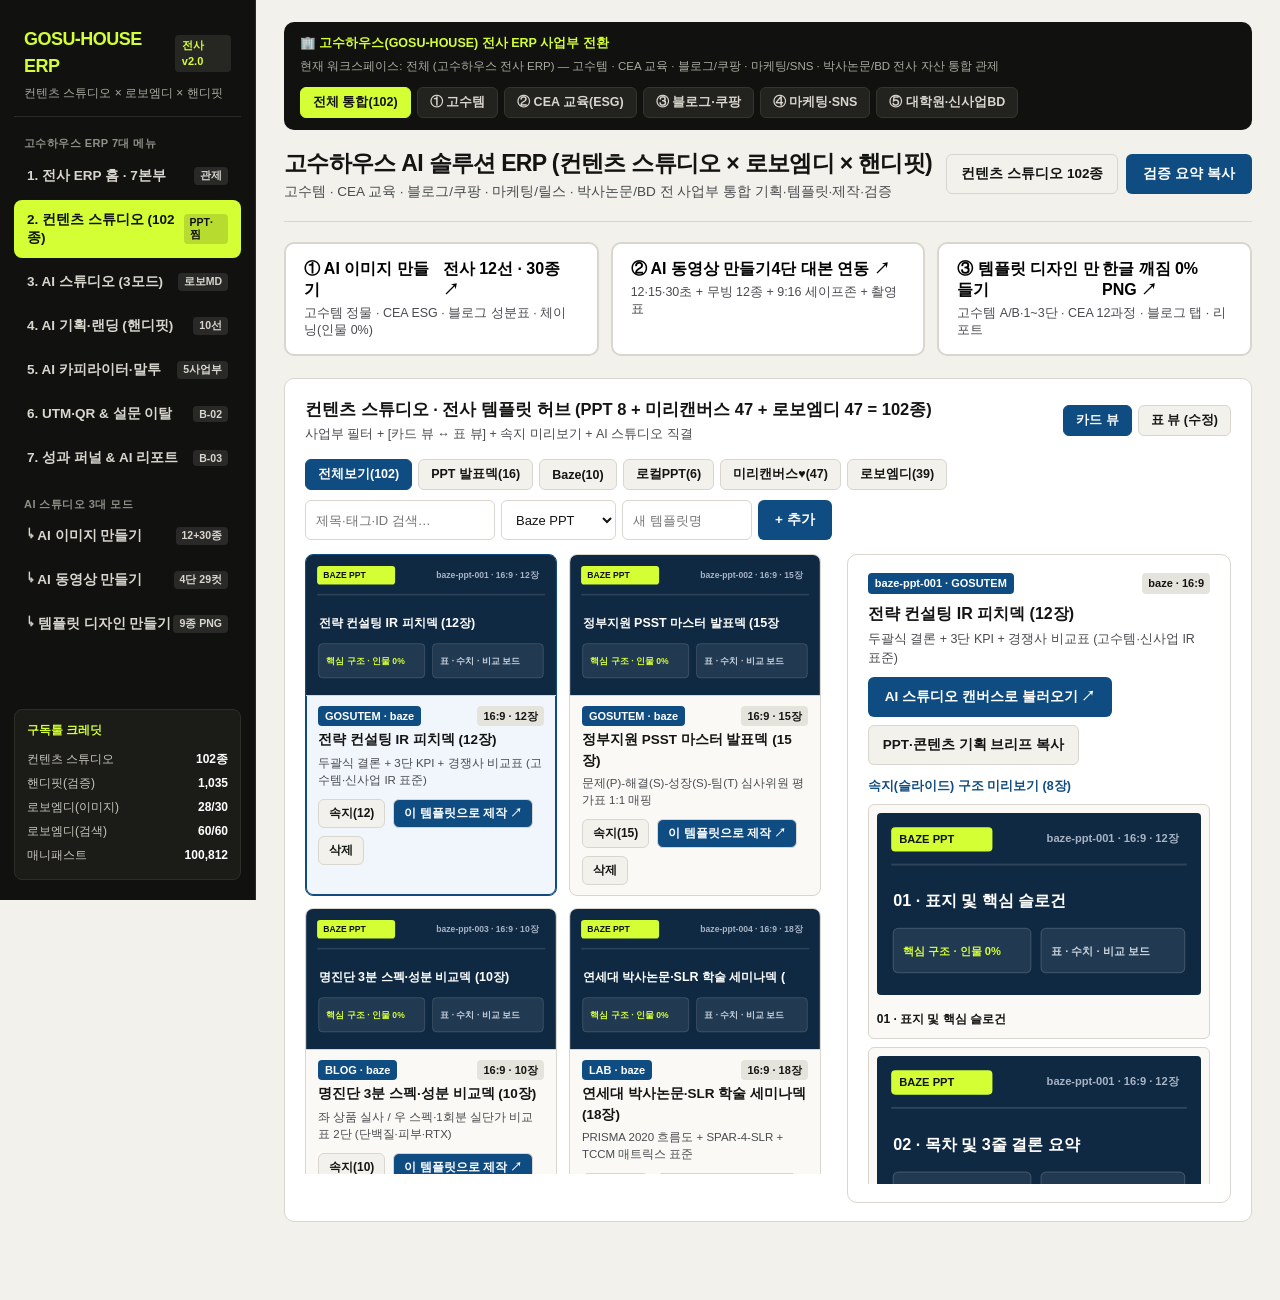
==== commit 5f5e8b67: "chore(ai-studio): pass 15KB cap on all 18 ERP studio files" ====
--- a/ai-studio/index.html
+++ b/ai-studio/index.html
@@ -95,19 +95,19 @@
 <section data-menu-panel="cshub">
 <div class="panel-card">
 <div class="panel-head">
-<div><h2>컨텐츠 스튜디오 · 전사 템플릿 허브 (PPT 8 + 미리캔버스 47 + 로보엠디·Baze = 102종)</h2><small>상단 사업부 버튼 필터링 + [카드 뷰 ↔ 표 뷰] 전환 + 속지 미리보기 + AI 스튜디오 캔버스 직결</small></div>
+<div><h2>컨텐츠 스튜디오 · 전사 템플릿 허브 (PPT 8 + 미리캔버스 47 + 로보엠디 47 = 102종)</h2><small>사업부 필터 + [카드 뷰 ↔ 표 뷰] + 속지 미리보기 + AI 스튜디오 직결</small></div>
 <div class="chip-row">
-<button type="button" class="chip-btn active" data-cs-view="card">카드 뷰</button>
-<button type="button" class="chip-btn" data-cs-view="table">표 뷰 (인라인 수정)</button>
+<button class="chip-btn active" data-cs-view="card">카드 뷰</button>
+<button class="chip-btn" data-cs-view="table">표 뷰 (수정)</button>
 </div>
 </div>
 <div style="display:flex;flex-wrap:wrap;justify-content:space-between;gap:10px;margin-bottom:14px">
 <div id="cs-folder-bar" class="chip-row"></div>
 <div style="display:flex;gap:6px;flex-wrap:wrap">
-<input type="text" id="cs-search-in" placeholder="템플릿 제목·태그·ID 검색…" style="min-width:190px" />
+<input type="text" id="cs-search-in" placeholder="제목·태그·ID 검색…" style="min-width:170px" />
 <select id="cs-new-src"><option value="baze">Baze PPT</option><option value="local_pptx">로컬 PPTX</option><option value="miricanvas">미리캔버스♥</option><option value="robomd">로보엠디</option></select>
-<input type="text" id="cs-new-title" placeholder="새 템플릿 이름" style="width:140px" />
-<button type="button" class="btn-pri" id="btn-cs-add">+ 추가</button>
+<input type="text" id="cs-new-title" placeholder="새 템플릿명" style="width:130px" />
+<button class="btn-pri" id="btn-cs-add">+ 추가</button>
 </div>
 </div>
 <div class="studio-workspace">
@@ -124,10 +124,10 @@
 <div class="panel-head">
 <div><h2>AI 이미지 스타일 갤러리 (전사 12선)</h2></div>
 <div class="chip-row">
-<button type="button" class="chip-btn active" data-img-filter="all">전체(12)</button>
-<button type="button" class="chip-btn" data-img-filter="gosutem">고수템(7)</button>
-<button type="button" class="chip-btn" data-img-filter="beauty">뷰티·단백질(2)</button>
-<button type="button" class="chip-btn" data-img-filter="tech">CEA·테크·논문(3)</button>
+<button class="chip-btn active" data-img-filter="all">전체(12)</button>
+<button class="chip-btn" data-img-filter="gosutem">고수템(7)</button>
+<button class="chip-btn" data-img-filter="beauty">뷰티·단백질(2)</button>
+<button class="chip-btn" data-img-filter="tech">CEA·테크·논문(3)</button>
 </div>
 </div>
 <div id="img-tpl-grid" class="tpl-grid"></div>
@@ -141,7 +141,7 @@
 </div>
 <label class="field-label">+ 다음 명령단계 추가<input type="text" id="img-chain-input" /></label>
 <label class="field-label" style="margin-top:8px">자동 합성 프롬프트<textarea id="img-prompt-output" class="code-box" rows="5" readonly></textarea></label>
-<div class="btn-row"><button type="button" class="btn-pri" id="btn-copy-img-prompt">프롬프트 복사</button><button type="button" class="btn-sec" id="btn-dl-image">PNG 내려받기</button></div>
+<div class="btn-row"><button class="btn-pri" id="btn-copy-img-prompt">프롬프트 복사</button><button class="btn-sec" id="btn-dl-image">PNG 내려받기</button></div>
 </div>
 </div>
 <div class="panel-card"><div class="panel-head"><h2>AI 이미지 결과 캔버스</h2></div><div class="canvas-box"><canvas id="cv-image-studio" class="preview-cv" width="1080" height="1350"></canvas></div></div>
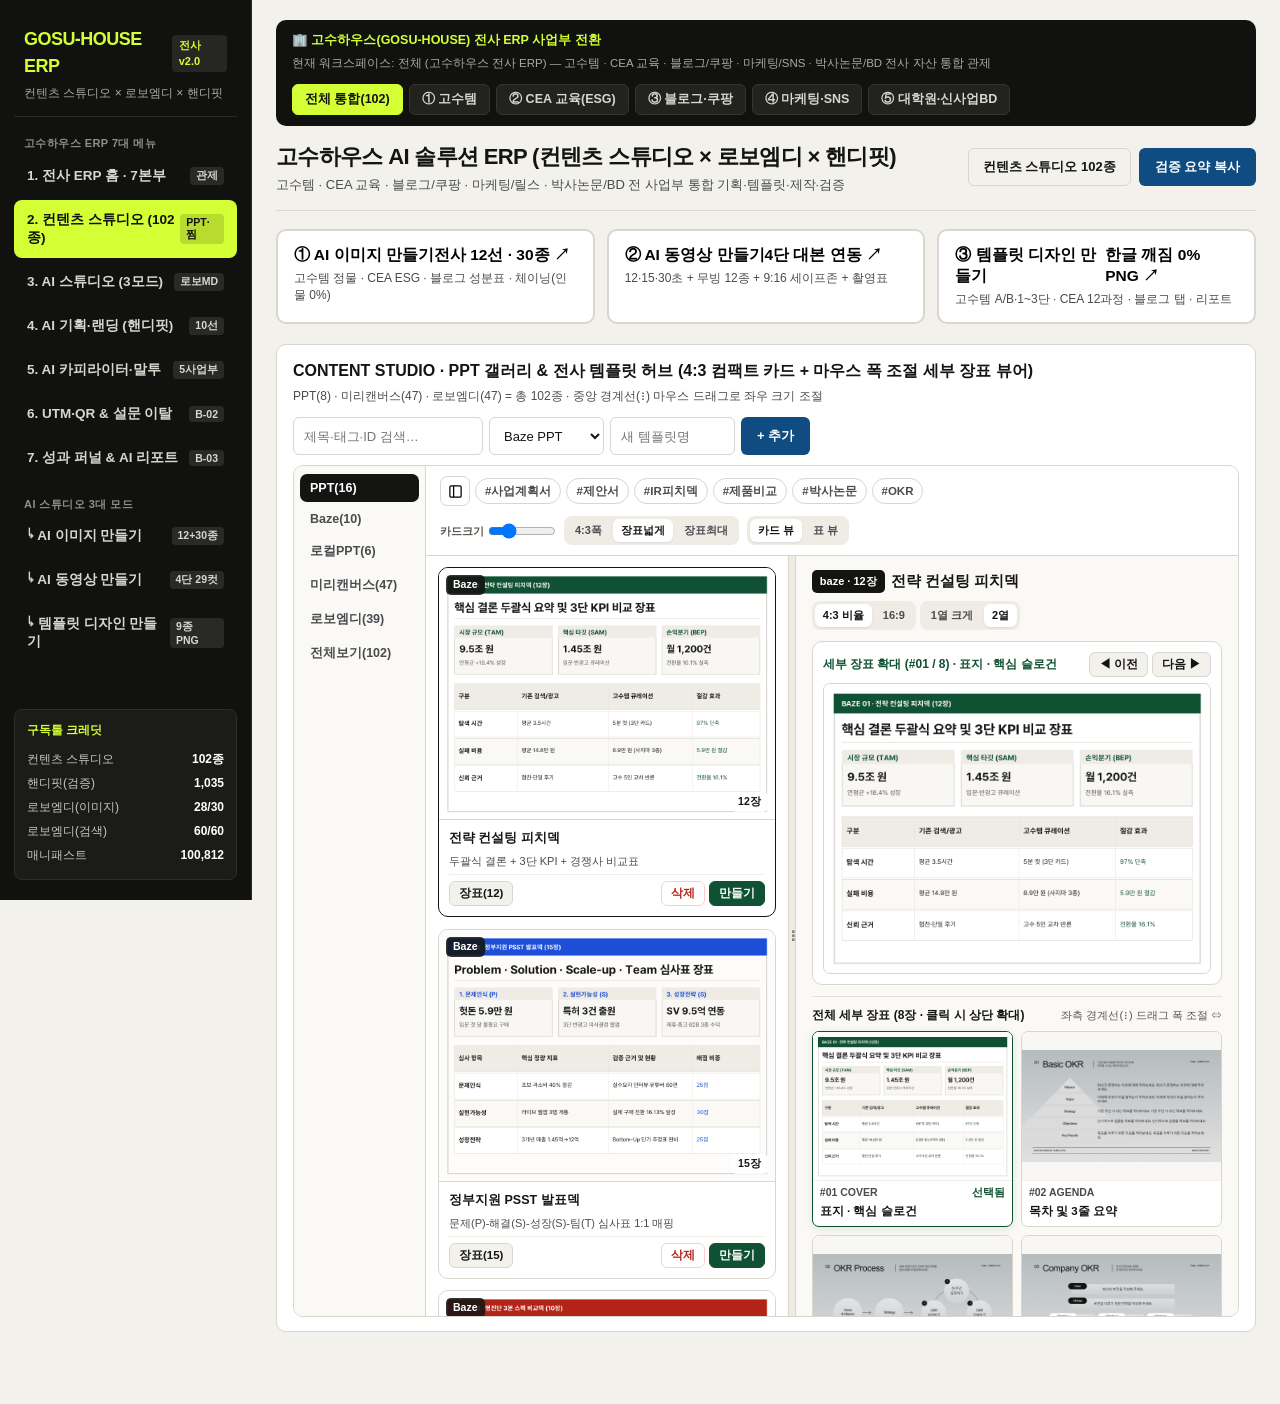
==== commit 68d3c1ec: "feat(ai-studio): deploy ERP v2.2 with 4:3 slide viewer & HandyFit visual inline landing editor" ====
--- a/ai-studio/index.html
+++ b/ai-studio/index.html
@@ -5,6 +5,7 @@
 <meta name="viewport" content="width=device-width, initial-scale=1" />
 <title>고수하우스(GOSU-HOUSE) 전사 AI 솔루션 ERP 스튜디오 v2.0</title>
 <link rel="stylesheet" href="src/styles/studio.css" />
+<link rel="stylesheet" href="src/styles/erpModules.css" />
 </head>
 <body>
 <div class="app-shell">
@@ -93,27 +94,17 @@
 </section>
 
 <section data-menu-panel="cshub">
-<div class="panel-card">
-<div class="panel-head">
-<div><h2>컨텐츠 스튜디오 · 전사 템플릿 허브 (PPT 8 + 미리캔버스 47 + 로보엠디 47 = 102종)</h2><small>사업부 필터 + [카드 뷰 ↔ 표 뷰] + 속지 미리보기 + AI 스튜디오 직결</small></div>
-<div class="chip-row">
-<button class="chip-btn active" data-cs-view="card">카드 뷰</button>
-<button class="chip-btn" data-cs-view="table">표 뷰 (수정)</button>
-</div>
-</div>
-<div style="display:flex;flex-wrap:wrap;justify-content:space-between;gap:10px;margin-bottom:14px">
-<div id="cs-folder-bar" class="chip-row"></div>
+<div class="panel-card" style="padding:14px 16px">
+<div class="panel-head" style="margin-bottom:10px">
+<div><h2>CONTENT STUDIO · PPT 갤러리 & 전사 템플릿 허브 (4:3 컴팩트 카드 + 마우스 폭 조절 세부 장표 뷰어)</h2><small>PPT(8) · 미리캔버스(47) · 로보엠디(47) = 총 102종 · 중앙 경계선(⋮) 마우스 드래그로 좌우 크기 조절</small></div>
 <div style="display:flex;gap:6px;flex-wrap:wrap">
-<input type="text" id="cs-search-in" placeholder="제목·태그·ID 검색…" style="min-width:170px" />
+<input type="text" id="cs-search-in" placeholder="제목·태그·ID 검색…" style="min-width:160px" />
 <select id="cs-new-src"><option value="baze">Baze PPT</option><option value="local_pptx">로컬 PPTX</option><option value="miricanvas">미리캔버스♥</option><option value="robomd">로보엠디</option></select>
-<input type="text" id="cs-new-title" placeholder="새 템플릿명" style="width:130px" />
+<input type="text" id="cs-new-title" placeholder="새 템플릿명" style="width:125px" />
 <button class="btn-pri" id="btn-cs-add">+ 추가</button>
 </div>
 </div>
-<div class="studio-workspace">
-<div id="cs-list-container"></div>
-<div id="cs-slide-drawer" class="panel-card" style="margin-bottom:0"></div>
-</div>
+<div id="cs-hub-mount"></div>
 </div>
 </section>
 
@@ -180,9 +171,8 @@
 </section>
 
 <section data-menu-panel="landing" hidden>
-<div class="studio-workspace">
-<div class="panel-card"><div class="panel-head"><h2>핸디핏 랜딩 기획 프리셋 10선</h2></div><div id="landing-preset-list" class="tpl-grid"></div></div>
-<div id="landing-preset-detail" class="panel-card"></div>
+<div class="panel-card" style="padding:14px 16px">
+<div id="hf-editor-mount"></div>
 </div>
 </section>
 
@@ -237,10 +227,13 @@
 <script defer src="src/data/robomdVideoTemplates.js"></script>
 <script defer src="src/data/robomdDesignTemplates.js"></script>
 <script defer src="src/data/handyfitLandings.js"></script>
+<script defer src="src/data/handyfitSectionsSeed.js"></script>
 <script defer src="src/data/handyfitMetricsCopy.js"></script>
 <script defer src="src/lib/studioEngine.js"></script>
 <script defer src="src/components/canvasRenderer.js"></script>
+<script defer src="src/components/csSlideDrawer.js"></script>
 <script defer src="src/components/contentStudioHub.js"></script>
+<script defer src="src/components/handyfitEditor.js"></script>
 <script defer src="src/screens/studioViews.js"></script>
 <script defer src="src/screens/studioApp.js"></script>
 </body>
--- a/ai-studio/src/styles/studio.css
+++ b/ai-studio/src/styles/studio.css
@@ -1,628 +1,114 @@
-/* 로보엠디 × 핸디핏 통합 AI 솔루션 인앱 스튜디오 스타일시트 (src/styles/studio.css)
-   - no-ai-tells-design & 07 UI/UX 5대 설계 철학 준수:
-     보라 그라데이션 금지 · 웜페이퍼(#F2F1EC) & 오션블루(#0F4C81) & 먹색(#141413) & 라임(#D4FF34) 고대비 4.5:1+ */
+/* 고수하우스 전사 AI 솔루션 ERP 스튜디오 기본 스타일 (src/styles/studio.css · 15KB 이하) */
 :root {
-  --bg: #F2F1EC;
-  --surface: #FFFFFF;
-  --ink: #141413;
-  --sub: #4A4B4F;
-  --line: #D8D6CE;
-  --primary: #0F4C81;
-  --primary-fg: #FFFFFF;
-  --teal: #00B8A9;
-  --lime: #D4FF34;
-  --warn: #D97706;
-  --danger: #D9381E;
-  --ok: #15803D;
-  --dark: #11110F;
+  --bg: #F2F1EC; --surface: #FFFFFF; --ink: #141413; --sub: #4A4B4F; --line: #D8D6CE;
+  --primary: #0F4C81; --primary-fg: #FFFFFF; --teal: #00B8A9; --lime: #D4FF34;
+  --warn: #D97706; --danger: #D9381E; --ok: #15803D; --dark: #11110F;
 }
+* { box-sizing: border-box; margin: 0; padding: 0; }
+body { font-family: "Pretendard Variable", Pretendard, -apple-system, BlinkMacSystemFont, "Noto Sans KR", sans-serif; background: var(--bg); color: var(--ink); line-height: 1.5; -webkit-font-smoothing: antialiased; }
+.app-shell { display: grid; grid-template-columns: 252px 1fr; min-height: 100vh; }
 
-* { box-sizing: border-box; margin: 0; padding: 0; }
-body {
-  font-family: "Pretendard Variable", Pretendard, -apple-system, BlinkMacSystemFont, "Apple SD Gothic Neo", "Noto Sans KR", sans-serif;
-  background: var(--bg);
-  color: var(--ink);
-  line-height: 1.5;
-  -webkit-font-smoothing: antialiased;
-}
+/* 좌측 사이드바 */
+.sidebar { background: var(--dark); color: #F2F1EC; padding: 20px 14px; display: flex; flex-direction: column; gap: 18px; border-right: 1px solid #2A2A26; position: sticky; top: 0; height: 100vh; overflow-y: auto; }
+.brand-box { padding: 6px 10px 14px; border-bottom: 1px solid #2A2A26; }
+.brand-top { display: flex; align-items: center; justify-content: space-between; gap: 8px; }
+.brand-logo { font-size: 18px; font-weight: 900; letter-spacing: -0.03em; color: var(--lime); }
+.brand-tag { font-size: 11px; font-weight: 700; padding: 2px 7px; background: #262622; color: #D4FF34; border-radius: 4px; }
+.brand-sub { font-size: 12px; color: #A8AAA1; margin-top: 4px; }
+.nav-group-label { font-size: 11px; font-weight: 800; color: #8E9087; padding: 0 10px; margin-bottom: 4px; letter-spacing: 0.04em; }
+.nav-list { display: flex; flex-direction: column; gap: 4px; }
+.nav-btn { width: 100%; text-align: left; background: transparent; border: 1px solid transparent; color: #D8D6CE; padding: 10px 12px; border-radius: 8px; font-size: 13.5px; font-weight: 700; cursor: pointer; display: flex; align-items: center; justify-content: space-between; }
+.nav-btn:hover { background: #1F1F1B; color: #FFF; }
+.nav-btn.active { background: var(--lime); color: var(--dark); font-weight: 800; }
+.nav-pill { font-size: 10.5px; padding: 2px 6px; border-radius: 4px; background: rgba(255,255,255,0.1); }
+.nav-btn.active .nav-pill { background: rgba(17,17,15,0.15); color: var(--dark); }
+.credit-widget { margin-top: auto; background: #1B1B18; border: 1px solid #2E2E29; border-radius: 8px; padding: 12px; font-size: 12px; }
+.credit-widget h4 { font-size: 11.5px; color: var(--lime); margin-bottom: 8px; }
+.credit-row { display: flex; justify-content: space-between; padding: 3px 0; color: #C7C6BE; }
+.credit-row b { color: #FFF; }
 
-.app-shell {
-  display: grid;
-  grid-template-columns: 256px 1fr;
-  min-height: 100vh;
-}
-
-/* 좌측 AI솔루션 사이드바 (로보엠디 × 핸디핏 통합 메뉴) */
-.sidebar {
-  background: var(--dark);
-  color: #F2F1EC;
-  padding: 20px 14px;
-  display: flex;
-  flex-direction: column;
-  gap: 18px;
-  border-right: 1px solid #2A2A26;
-  position: sticky;
-  top: 0;
-  height: 100vh;
-  overflow-y: auto;
-}
-.brand-box {
-  padding: 6px 10px 14px;
-  border-bottom: 1px solid #2A2A26;
-}
-.brand-top {
-  display: flex;
-  align-items: center;
-  justify-content: space-between;
-  gap: 8px;
-}
-.brand-logo {
-  font-size: 18px;
-  font-weight: 900;
-  letter-spacing: -0.03em;
-  color: var(--lime);
-}
-.brand-tag {
-  font-size: 11px;
-  font-weight: 700;
-  padding: 2px 7px;
-  background: #262622;
-  color: #D4FF34;
-  border-radius: 4px;
-}
-.brand-sub {
-  font-size: 12px;
-  color: #A8AAA1;
-  margin-top: 4px;
-}
-
-.nav-group-label {
-  font-size: 11px;
-  font-weight: 800;
-  color: #8E9087;
-  padding: 0 10px;
-  margin-bottom: 4px;
-  letter-spacing: 0.04em;
-}
-.nav-list {
-  display: flex;
-  flex-direction: column;
-  gap: 4px;
-}
-.nav-btn {
-  width: 100%;
-  text-align: left;
-  background: transparent;
-  border: 1px solid transparent;
-  color: #D8D6CE;
-  padding: 10px 12px;
-  border-radius: 8px;
-  font-size: 13.5px;
-  font-weight: 700;
-  cursor: pointer;
-  display: flex;
-  align-items: center;
-  justify-content: space-between;
-  transition: background 0.15s, color 0.15s;
-}
-.nav-btn:hover { background: #1F1F1B; color: #FFFFFF; }
-.nav-btn.active {
-  background: var(--lime);
-  color: var(--dark);
-  font-weight: 800;
-}
-.nav-pill {
-  font-size: 10.5px;
-  padding: 2px 6px;
-  border-radius: 4px;
-  background: rgba(255,255,255,0.1);
-}
-.nav-btn.active .nav-pill {
-  background: rgba(17,17,15,0.15);
-  color: var(--dark);
-}
-
-.credit-widget {
-  margin-top: auto;
-  background: #1B1B18;
-  border: 1px solid #2E2E29;
-  border-radius: 8px;
-  padding: 12px;
-  font-size: 12px;
-}
-.credit-widget h4 {
-  font-size: 11.5px;
-  color: var(--lime);
-  margin-bottom: 8px;
-}
-.credit-row {
-  display: flex;
-  justify-content: space-between;
-  padding: 3px 0;
-  color: #C7C6BE;
-}
-.credit-row b { color: #FFFFFF; }
-
-/* 우측 메인 스테이지 */
-.main-stage {
-  padding: 22px 28px 60px;
-  max-width: 1520px;
-}
-
-.topbar {
-  display: flex;
-  flex-wrap: wrap;
-  align-items: center;
-  justify-content: space-between;
-  gap: 14px;
-  padding-bottom: 18px;
-  margin-bottom: 20px;
-  border-bottom: 1px solid var(--line);
-}
-.topbar-title h1 {
-  font-size: 23px;
-  font-weight: 900;
-  letter-spacing: -0.03em;
-}
-.topbar-title p {
-  font-size: 13.5px;
-  color: var(--sub);
-  margin-top: 2px;
-}
-
-/* 로보엠디형 최상단 3대 코어 액션 버튼 */
-.core-3tabs {
-  display: grid;
-  grid-template-columns: repeat(3, 1fr);
-  gap: 12px;
-  margin-bottom: 22px;
-}
-.core-tab-btn {
-  background: var(--surface);
-  border: 2px solid var(--line);
-  border-radius: 10px;
-  padding: 15px 18px;
-  text-align: left;
-  cursor: pointer;
-  display: flex;
-  flex-direction: column;
-  gap: 4px;
-  transition: border-color 0.15s, transform 0.1s;
-}
+/* 메인 스테이지 & 상단 바 */
+.main-stage { padding: 20px 24px 56px; max-width: 1580px; }
+.topbar { display: flex; flex-wrap: wrap; align-items: center; justify-content: space-between; gap: 14px; padding-bottom: 16px; margin-bottom: 18px; border-bottom: 1px solid var(--line); }
+.topbar-title h1 { font-size: 22px; font-weight: 900; letter-spacing: -0.03em; }
+.topbar-title p { font-size: 13px; color: var(--sub); margin-top: 2px; }
+.core-3tabs { display: grid; grid-template-columns: repeat(3, 1fr); gap: 12px; margin-bottom: 20px; }
+.core-tab-btn { background: var(--surface); border: 2px solid var(--line); border-radius: 10px; padding: 14px 16px; text-align: left; cursor: pointer; display: flex; flex-direction: column; gap: 4px; }
 .core-tab-btn:hover { border-color: var(--primary); }
-.core-tab-btn.active {
-  background: var(--dark);
-  border-color: var(--dark);
-  color: #FFFFFF;
-}
-.core-tab-btn .ct-head {
-  display: flex;
-  align-items: center;
-  justify-content: space-between;
-  font-size: 16px;
-  font-weight: 900;
-}
-.core-tab-btn.active .ct-head span:last-child {
-  color: var(--lime);
-}
-.core-tab-btn small {
-  font-size: 12.5px;
-  color: var(--sub);
-}
+.core-tab-btn.active { background: var(--dark); border-color: var(--dark); color: #FFF; }
+.core-tab-btn .ct-head { display: flex; align-items: center; justify-content: space-between; font-size: 15.5px; font-weight: 900; }
+.core-tab-btn.active .ct-head span:last-child { color: var(--lime); }
+.core-tab-btn small { font-size: 12px; color: var(--sub); }
 .core-tab-btn.active small { color: #C2C3BA; }
 
-/* 2단 작업 워크스페이스 (좌: 템플릿·옵션 / 우: 캔버스·출력) */
-.studio-workspace {
-  display: grid;
-  grid-template-columns: 1.15fr 0.85fr;
-  gap: 22px;
-  align-items: start;
-}
+/* 공통 패널 & 카드 */
+.studio-workspace { display: grid; grid-template-columns: 1.15fr 0.85fr; gap: 20px; align-items: start; }
+.panel-card { background: var(--surface); border: 1px solid var(--line); border-radius: 10px; padding: 16px 18px; margin-bottom: 16px; }
+.panel-head { display: flex; flex-wrap: wrap; align-items: center; justify-content: space-between; gap: 10px; margin-bottom: 12px; }
+.panel-head h2 { font-size: 16px; font-weight: 800; }
+.panel-head small { font-size: 12px; color: var(--sub); }
+.chip-row { display: flex; flex-wrap: wrap; gap: 6px; }
+.chip-btn { background: var(--bg); border: 1px solid var(--line); padding: 6px 12px; border-radius: 6px; font-size: 12.5px; font-weight: 700; cursor: pointer; color: var(--ink); }
+.chip-btn.active { background: var(--primary); color: #FFF; border-color: var(--primary); }
+.tpl-grid { display: grid; grid-template-columns: repeat(2, 1fr); gap: 10px; max-height: 430px; overflow-y: auto; padding-right: 4px; }
+.tpl-card { background: #FAF9F5; border: 1.5px solid var(--line); border-radius: 8px; padding: 12px; text-align: left; cursor: pointer; display: flex; flex-direction: column; gap: 5px; }
+.tpl-card:hover { border-color: var(--primary); }
+.tpl-card.active { background: #F0F6FC; border-color: var(--primary); box-shadow: inset 0 0 0 1px var(--primary); }
+.tpl-card-top { display: flex; align-items: center; justify-content: space-between; gap: 6px; }
+.tpl-card strong { font-size: 13.5px; font-weight: 800; }
+.tpl-card small { font-size: 11.5px; color: var(--sub); }
+.badge-accent { display: inline-block; font-size: 11px; font-weight: 800; padding: 2px 7px; border-radius: 4px; background: var(--primary); color: #FFF; }
+.badge-sub { display: inline-block; font-size: 11px; font-weight: 700; padding: 2px 6px; border-radius: 4px; background: #E5E4DC; color: var(--ink); }
 
-.panel-card {
-  background: var(--surface);
-  border: 1px solid var(--line);
-  border-radius: 10px;
-  padding: 18px 20px;
-  margin-bottom: 18px;
-}
-.panel-head {
-  display: flex;
-  flex-wrap: wrap;
-  align-items: center;
-  justify-content: space-between;
-  gap: 10px;
-  margin-bottom: 14px;
-}
-.panel-head h2 {
-  font-size: 16.5px;
-  font-weight: 800;
-}
-.panel-head small {
-  font-size: 12.5px;
-  color: var(--sub);
-}
-
-/* 필터 칩 & 템플릿 카드 그리드 */
-.chip-row {
-  display: flex;
-  flex-wrap: wrap;
-  gap: 6px;
-}
-.chip-btn {
-  background: var(--bg);
-  border: 1px solid var(--line);
-  padding: 6px 12px;
-  border-radius: 6px;
-  font-size: 12.5px;
-  font-weight: 700;
-  cursor: pointer;
-  color: var(--ink);
-}
-.chip-btn.active {
-  background: var(--primary);
-  color: #FFFFFF;
-  border-color: var(--primary);
-}
-
-.tpl-grid {
-  display: grid;
-  grid-template-columns: repeat(2, 1fr);
-  gap: 10px;
-  max-height: 430px;
-  overflow-y: auto;
-  padding-right: 4px;
-}
-.tpl-card {
-  background: #FAF9F5;
-  border: 1.5px solid var(--line);
-  border-radius: 8px;
-  padding: 12px;
-  text-align: left;
-  cursor: pointer;
-  display: flex;
-  flex-direction: column;
-  gap: 5px;
-}
-.tpl-card:hover { border-color: var(--primary); }
-.tpl-card.active {
-  background: #F0F6FC;
-  border-color: var(--primary);
-  box-shadow: inset 0 0 0 1px var(--primary);
-}
-.tpl-card-top {
-  display: flex;
-  align-items: center;
-  justify-content: space-between;
-  gap: 6px;
-}
-.tpl-card strong {
-  font-size: 13.5px;
-  font-weight: 800;
-  color: var(--ink);
-}
-.tpl-card small {
-  font-size: 11.5px;
-  color: var(--sub);
-}
-
-.badge-accent {
-  display: inline-block;
-  font-size: 11px;
-  font-weight: 800;
-  padding: 2px 7px;
-  border-radius: 4px;
-  background: var(--primary);
-  color: #FFFFFF;
-}
-.badge-sub {
-  display: inline-block;
-  font-size: 11px;
-  font-weight: 700;
-  padding: 2px 6px;
-  border-radius: 4px;
-  background: #E5E4DC;
-  color: var(--ink);
-}
-
-/* 폼 컨트롤 */
-.form-grid {
-  display: grid;
-  grid-template-columns: repeat(auto-fit, minmax(170px, 1fr));
-  gap: 10px;
-  margin-bottom: 12px;
-}
-.form-grid label, .field-label {
-  display: flex;
-  flex-direction: column;
-  gap: 4px;
-  font-size: 12.5px;
-  font-weight: 700;
-  color: var(--ink);
-}
-select, input[type="text"], textarea {
-  font-family: inherit;
-  font-size: 13px;
-  padding: 8px 10px;
-  border: 1px solid var(--line);
-  border-radius: 6px;
-  background: #FFFFFF;
-  color: var(--ink);
-}
-.code-box {
-  width: 100%;
-  background: #F7F6F1;
-  font-size: 12.5px;
-  line-height: 1.55;
-  margin-top: 8px;
-}
-
-/* 버튼 */
-.btn-row {
-  display: flex;
-  flex-wrap: wrap;
-  gap: 8px;
-  margin-top: 10px;
-}
-.btn-pri, .btn-sec, .btn-sm {
-  font-family: inherit;
-  font-weight: 800;
-  border-radius: 6px;
-  cursor: pointer;
-  border: 1px solid transparent;
-}
-.btn-pri {
-  background: var(--primary);
-  color: #FFFFFF;
-  padding: 10px 16px;
-  font-size: 13.5px;
-}
-.btn-sec {
-  background: var(--bg);
-  color: var(--ink);
-  border-color: var(--line);
-  padding: 10px 14px;
-  font-size: 13.5px;
-}
-.btn-sm {
-  background: var(--bg);
-  color: var(--ink);
-  border-color: var(--line);
-  padding: 5px 10px;
-  font-size: 12px;
-}
-.btn-pri:hover { opacity: 0.93; }
-
-/* 캔버스 프리뷰 박스 */
-.canvas-box {
-  background: #181816;
-  border-radius: 10px;
-  padding: 14px;
-  display: flex;
-  flex-direction: column;
-  align-items: center;
-  gap: 10px;
-}
-.preview-cv {
-  width: 100%;
-  max-width: 440px;
-  height: auto;
-  border-radius: 6px;
-  background: #11110F;
-  box-shadow: 0 6px 20px rgba(0,0,0,0.28);
-}
-
-/* 테이블 */
+/* 폼·버튼·캔버스·테이블 */
+.form-grid { display: grid; grid-template-columns: repeat(auto-fit, minmax(170px, 1fr)); gap: 10px; margin-bottom: 12px; }
+.form-grid label, .field-label { display: flex; flex-direction: column; gap: 4px; font-size: 12.5px; font-weight: 700; }
+select, input[type="text"], textarea { font-family: inherit; font-size: 13px; padding: 7px 10px; border: 1px solid var(--line); border-radius: 6px; background: #FFF; color: var(--ink); }
+.code-box { width: 100%; background: #F7F6F1; font-size: 12.5px; line-height: 1.55; margin-top: 8px; }
+.btn-row { display: flex; flex-wrap: wrap; gap: 8px; margin-top: 10px; }
+.btn-pri, .btn-sec, .btn-sm { font-family: inherit; font-weight: 800; border-radius: 6px; cursor: pointer; border: 1px solid transparent; }
+.btn-pri { background: var(--primary); color: #FFF; padding: 9px 15px; font-size: 13px; }
+.btn-sec { background: var(--bg); color: var(--ink); border-color: var(--line); padding: 9px 14px; font-size: 13px; }
+.btn-sm { background: var(--bg); color: var(--ink); border-color: var(--line); padding: 4px 9px; font-size: 11.5px; }
+.canvas-box { background: #181816; border-radius: 10px; padding: 14px; display: flex; flex-direction: column; align-items: center; gap: 10px; }
+.preview-cv { width: 100%; max-width: 440px; height: auto; border-radius: 6px; background: #11110F; box-shadow: 0 6px 20px rgba(0,0,0,0.28); }
 .table-wrap { overflow-x: auto; }
-table {
-  width: 100%;
-  border-collapse: collapse;
-  font-size: 13px;
-}
-th, td {
-  padding: 10px 12px;
-  border-bottom: 1px solid var(--line);
-  text-align: left;
-  vertical-align: top;
-}
-th {
-  background: #F6F5F0;
-  font-weight: 800;
-  font-size: 12px;
-  color: var(--sub);
-}
+table { width: 100%; border-collapse: collapse; font-size: 12.5px; }
+th, td { padding: 9px 11px; border-bottom: 1px solid var(--line); text-align: left; vertical-align: middle; }
+th { background: #F6F5F0; font-weight: 800; font-size: 11.5px; color: var(--sub); }
 td.num, th.num { text-align: right; font-variant-numeric: tabular-nums; }
-tr.active-row { background: #EEF6FF; }
+tr.active-row { background: #F0F7F3; }
 tr.warn-row { background: #FFF7ED; }
 
-/* 핸디핏 3단 랜딩 & 퍼널 스타일 */
-.detail-head {
-  display: flex;
-  flex-wrap: wrap;
-  justify-content: space-between;
-  align-items: center;
-  gap: 12px;
-  margin-bottom: 14px;
-}
-.landing-3step-grid {
-  display: grid;
-  grid-template-columns: repeat(2, 1fr);
-  gap: 12px;
-  margin-bottom: 12px;
-}
-.step-box {
-  background: #FAF9F5;
-  border: 1px solid var(--line);
-  border-radius: 8px;
-  padding: 14px;
-  display: flex;
-  flex-direction: column;
-  gap: 6px;
-}
+/* 랜딩·퍼널·전사 ERP 바 */
+.detail-head { display: flex; flex-wrap: wrap; justify-content: space-between; align-items: center; gap: 12px; margin-bottom: 14px; }
+.landing-3step-grid { display: grid; grid-template-columns: repeat(2, 1fr); gap: 12px; margin-bottom: 12px; }
+.step-box { background: #FAF9F5; border: 1px solid var(--line); border-radius: 8px; padding: 14px; display: flex; flex-direction: column; gap: 6px; }
 .step-box span { font-size: 11.5px; font-weight: 800; color: var(--primary); }
-.trust-bar, .cta-preview {
-  margin-top: 6px;
-  padding: 7px 10px;
-  border-radius: 6px;
-  font-size: 12px;
-  font-weight: 800;
-}
+.trust-bar, .cta-preview { margin-top: 6px; padding: 7px 10px; border-radius: 6px; font-size: 12px; font-weight: 800; }
 .trust-bar { background: #EBF3FA; color: var(--primary); }
 .cta-preview { background: var(--dark); color: var(--lime); }
-
-.funnel-row {
-  padding: 12px 14px;
-  border: 1px solid var(--line);
-  border-radius: 8px;
-  margin-bottom: 10px;
-  background: #FAF9F5;
-}
-.funnel-row.max-drop {
-  border-color: var(--warn);
-  background: #FFFBEB;
-}
-.funnel-label {
-  display: flex;
-  justify-content: space-between;
-  font-size: 13.5px;
-  margin-bottom: 6px;
-}
-.funnel-track {
-  height: 12px;
-  background: #E5E4DC;
-  border-radius: 6px;
-  overflow: hidden;
-}
-.funnel-fill {
-  height: 100%;
-  background: var(--primary);
-}
+.funnel-row { padding: 12px 14px; border: 1px solid var(--line); border-radius: 8px; margin-bottom: 10px; background: #FAF9F5; }
+.funnel-row.max-drop { border-color: var(--warn); background: #FFFBEB; }
+.funnel-label { display: flex; justify-content: space-between; font-size: 13.5px; margin-bottom: 6px; }
+.funnel-track { height: 12px; background: #E5E4DC; border-radius: 6px; overflow: hidden; }
+.funnel-fill { height: 100%; background: var(--primary); }
 .funnel-row.max-drop .funnel-fill { background: var(--warn); }
-.funnel-alert, .fix-alert {
-  margin-top: 6px;
-  font-size: 12px;
-  font-weight: 800;
-  color: #B45309;
-}
-
+.funnel-alert, .fix-alert { margin-top: 6px; font-size: 12px; font-weight: 800; color: #B45309; }
 .guard-ok { color: var(--ok); font-weight: 800; font-size: 13px; }
 .guard-warn { color: #B45309; font-weight: 800; font-size: 13px; }
-.qr-wrap {
-  display: flex;
-  align-items: center;
-  gap: 16px;
-  padding: 12px;
-  background: #FAF9F5;
-  border: 1px solid var(--line);
-  border-radius: 8px;
-}
-.drop-bar {
-  display: inline-block;
-  height: 10px;
-  background: var(--danger);
-  border-radius: 4px;
-}
-
-/* 고수하우스 전사 ERP 상단 사업부 스위처 & 컨텐츠 스튜디오 카드 그리드 */
-.erp-biz-bar {
-  background: var(--dark);
-  color: #F2F1EC;
-  padding: 12px 16px;
-  border-radius: 10px;
-  margin-bottom: 16px;
-  display: flex;
-  flex-wrap: wrap;
-  align-items: center;
-  justify-content: space-between;
-  gap: 10px;
-}
-.erp-biz-title {
-  font-size: 12.5px;
-  font-weight: 800;
-  color: var(--lime);
-  display: flex;
-  align-items: center;
-  gap: 8px;
-}
-.erp-biz-chips {
-  display: flex;
-  flex-wrap: wrap;
-  gap: 6px;
-}
-.biz-chip {
-  background: #22221E;
-  color: #D8D6CE;
-  border: 1px solid #35352F;
-  padding: 6px 12px;
-  border-radius: 6px;
-  font-size: 12.5px;
-  font-weight: 800;
-  cursor: pointer;
-}
-.biz-chip:hover { background: #2D2D28; color: #FFFFFF; }
-.biz-chip.active {
-  background: var(--lime);
-  color: var(--dark);
-  border-color: var(--lime);
-}
-
-.cs-card-grid {
-  display: grid;
-  grid-template-columns: repeat(auto-fill, minmax(230px, 1fr));
-  gap: 12px;
-  max-height: 620px;
-  overflow-y: auto;
-  padding-right: 4px;
-}
-.cs-card {
-  background: #FAF9F5;
-  border: 1.5px solid var(--line);
-  border-radius: 8px;
-  overflow: hidden;
-  cursor: pointer;
-  display: flex;
-  flex-direction: column;
-}
-.cs-card.active {
-  border-color: var(--primary);
-  box-shadow: inset 0 0 0 1px var(--primary);
-  background: #F0F6FC;
-}
-.cs-thumb {
-  width: 100%;
-  aspect-ratio: 16 / 9;
-  object-fit: cover;
-  display: block;
-  border-bottom: 1px solid var(--line);
-}
-.cs-card-body {
-  padding: 10px 12px;
-  display: flex;
-  flex-direction: column;
-  gap: 4px;
-}
-.cs-card-body strong { font-size: 13.5px; font-weight: 800; }
-.cs-card-body small { font-size: 11.5px; color: var(--sub); }
-
-#st-toast {
-  position: fixed;
-  bottom: 24px;
-  right: 24px;
-  background: var(--dark);
-  color: var(--lime);
-  padding: 12px 18px;
-  border-radius: 8px;
-  font-size: 13.5px;
-  font-weight: 800;
-  opacity: 0;
-  pointer-events: none;
-  transition: opacity 0.2s;
-  z-index: 999;
-}
+.qr-wrap { display: flex; align-items: center; gap: 16px; padding: 12px; background: #FAF9F5; border: 1px solid var(--line); border-radius: 8px; }
+.drop-bar { display: inline-block; height: 10px; background: var(--danger); border-radius: 4px; }
+.erp-biz-bar { background: var(--dark); color: #F2F1EC; padding: 11px 16px; border-radius: 10px; margin-bottom: 14px; display: flex; flex-wrap: wrap; align-items: center; justify-content: space-between; gap: 10px; }
+.erp-biz-title { font-size: 12.5px; font-weight: 800; color: var(--lime); display: flex; align-items: center; gap: 8px; }
+.erp-biz-chips { display: flex; flex-wrap: wrap; gap: 6px; }
+.biz-chip { background: #22221E; color: #D8D6CE; border: 1px solid #35352F; padding: 6px 12px; border-radius: 6px; font-size: 12.5px; font-weight: 800; cursor: pointer; }
+.biz-chip:hover { background: #2D2D28; color: #FFF; }
+.biz-chip.active { background: var(--lime); color: var(--dark); border-color: var(--lime); }
+#st-toast { position: fixed; bottom: 24px; right: 24px; background: var(--dark); color: var(--lime); padding: 12px 18px; border-radius: 8px; font-size: 13.5px; font-weight: 800; opacity: 0; pointer-events: none; transition: opacity 0.2s; z-index: 999; }
 #st-toast.show { opacity: 1; }
-
 @media (max-width: 1024px) {
   .app-shell { grid-template-columns: 1fr; }
   .sidebar { position: static; height: auto; }
-  .studio-workspace, .core-3tabs, .landing-3step-grid, .tpl-grid { grid-template-columns: 1fr; }
+  .studio-workspace, .core-3tabs, .landing-3step-grid, .tpl-grid, .cs-d2-layout, .cs-resizable-split, .hf-editor-grid, .hf-sec-split { grid-template-columns: 1fr !important; }
 }
--- a/ai-studio/src/styles/erpModules.css
+++ b/ai-studio/src/styles/erpModules.css
@@ -0,0 +1,97 @@
+/* 컨텐츠 스튜디오 & 핸디핏 시각 편집기 전용 스타일 (src/styles/erpModules.css · 15KB 이하) */
+.cs-d2-layout { display: grid; grid-template-columns: 132px 1fr; border: 1px solid var(--line); border-radius: 10px; overflow: hidden; background: #FFF; min-height: 680px; }
+.cs-d2-layout.tree-closed { grid-template-columns: 1fr; }
+.cs-d2-tree { border-right: 1px solid var(--line); background: #FAF9F6; padding: 8px 6px; display: flex; flex-direction: column; gap: 3px; }
+.cs-tree-item { border: 0; background: transparent; text-align: left; padding: 7px 10px; border-radius: 7px; font-size: 12.5px; font-weight: 700; color: var(--sub); cursor: pointer; }
+.cs-tree-item.active { background: var(--ink); color: #FFF; }
+.cs-d2-main { display: flex; flex-direction: column; min-width: 0; }
+.cs-d2-bar { padding: 10px 14px; border-bottom: 1px solid var(--line); display: flex; align-items: center; justify-content: space-between; gap: 10px; flex-wrap: wrap; background: #FFF; }
+.cs-icon-btn { width: 30px; height: 30px; border-radius: 7px; border: 1px solid var(--line); background: #FFF; display: inline-grid; place-items: center; cursor: pointer; }
+.cs-tag-pill { height: 26px; padding: 0 9px; border-radius: 999px; border: 1px solid var(--line); background: #FFF; font-size: 11.5px; font-weight: 700; color: var(--sub); cursor: pointer; }
+.cs-tag-pill.active { background: var(--ink); color: #FFF; border-color: var(--ink); }
+.cs-seg { display: inline-flex; background: #EFECE6; padding: 3px; border-radius: 8px; gap: 3px; }
+.cs-seg button { border: 0; background: transparent; padding: 4px 8px; border-radius: 6px; font-size: 11px; font-weight: 700; color: var(--sub); cursor: pointer; }
+.cs-seg button.active { background: #FFF; color: var(--ink); box-shadow: 0 1px 2px rgba(0,0,0,0.08); }
+.cs-resizable-split { display: grid; align-items: stretch; min-height: 620px; }
+.cs-resizer-bar { width: 8px; background: #EFECE6; border-left: 1px solid var(--line); border-right: 1px solid var(--line); cursor: col-resize; display: grid; place-items: center; user-select: none; font-weight: 900; color: #8A867E; }
+.cs-resizer-bar:hover, .cs-resizer-bar.dragging { background: #0F5132; color: #FFF; }
+.cs-43-grid { padding: 12px; display: grid; gap: 11px; }
+.cs-43-card { border: 1px solid var(--line); border-radius: 10px; background: #FFF; overflow: hidden; display: flex; flex-direction: column; transition: transform 0.12s, border-color 0.12s; }
+.cs-43-card:hover, .cs-43-card.selected { border-color: var(--ink); transform: translateY(-1px); }
+.cs-43-thumb { width: 100%; aspect-ratio: 4 / 3; background: #F8F7F4; position: relative; overflow: hidden; border-bottom: 1px solid var(--line); cursor: pointer; }
+.cs-43-thumb img { width: 100%; height: 100%; object-fit: cover; display: block; }
+.cs-thumb-badge { position: absolute; top: 7px; left: 7px; padding: 2px 7px; border-radius: 5px; font-size: 10.5px; font-weight: 800; background: rgba(20,20,19,0.86); color: #FFF; }
+.cs-thumb-count { position: absolute; bottom: 7px; right: 7px; padding: 2px 7px; border-radius: 5px; font-size: 10.5px; font-weight: 700; background: rgba(255,255,255,0.92); color: var(--ink); }
+.cs-43-info { padding: 9px 10px 10px; display: flex; flex-direction: column; gap: 5px; flex: 1; }
+.cs-43-info h3 { font-size: 12.5px; font-weight: 800; cursor: pointer; }
+.cs-43-note { font-size: 11px; color: var(--sub); display: -webkit-box; -webkit-line-clamp: 1; -webkit-box-orient: vertical; overflow: hidden; }
+.cs-43-foot { margin-top: auto; padding-top: 6px; border-top: 1px solid #F1EFEA; display: flex; align-items: center; justify-content: space-between; }
+.cs-btn-green { background: #0F5132; color: #FFF; border-color: #0F5132; }
+.cs-btn-del { color: #B42318; border-color: #FECDCA; background: #FFF; }
+.cs-slide-drawer { background: #FAF9F6; padding: 14px 16px; display: flex; flex-direction: column; gap: 11px; max-height: 760px; overflow-y: auto; min-width: 0; }
+.cs-drawer-head { display: flex; justify-content: space-between; align-items: center; gap: 8px; flex-wrap: wrap; }
+.cs-dark-chip { font-size: 11px; font-weight: 800; padding: 3px 8px; border-radius: 5px; background: var(--ink); color: #FFF; }
+.cs-big-viewer { background: #FFF; border: 1px solid var(--line); border-radius: 10px; padding: 10px; }
+.cs-big-frame { width: 100%; background: #F8F7F4; border: 1px solid var(--line); border-radius: 7px; overflow: hidden; display: grid; place-items: center; }
+.cs-big-frame img { width: 100%; height: 100%; object-fit: contain; display: block; }
+.cs-mini-grid { display: grid; gap: 8px; }
+.cs-mini-card { border: 1.5px solid var(--line); border-radius: 7px; background: #FFF; overflow: hidden; cursor: pointer; }
+.cs-mini-card:hover, .cs-mini-card.active { border-color: #0F5132; box-shadow: 0 2px 8px rgba(15,81,50,0.12); }
+.cs-mini-frame { background: #F8F7F4; display: grid; place-items: center; overflow: hidden; border-bottom: 1px solid #F1EFEA; }
+.cs-mini-frame img { width: 100%; height: 100%; object-fit: contain; display: block; }
+.cs-mini-cap { padding: 4px 7px 2px; font-size: 10.5px; font-weight: 700; color: var(--sub); display: flex; justify-content: space-between; }
+.cs-mini-title { padding: 0 7px 6px; font-size: 11.5px; font-weight: 700; white-space: nowrap; overflow: hidden; text-overflow: ellipsis; }
+.cs-drawer-foot { border-top: 1px solid var(--line); padding-top: 10px; display: flex; gap: 6px; align-items: center; margin-top: auto; flex-wrap: wrap; }
+.cs-mini-thumb { width: 64px; aspect-ratio: 4/3; background: #F8F7F4; border-radius: 4px; overflow: hidden; border: 1px solid var(--line); }
+.cs-mini-thumb img { width: 100%; height: 100%; object-fit: cover; }
+.cs-inline-in { width: 100%; border: 1px solid transparent; background: transparent; padding: 4px 6px; border-radius: 5px; }
+.cs-inline-in:focus { border-color: var(--ink); background: #FFF; }
+
+/* 핸디핏 랜딩페이지 인라인 시각 편집기 */
+.hf-top-header { display: flex; flex-wrap: wrap; align-items: center; justify-content: space-between; gap: 12px; padding-bottom: 12px; border-bottom: 1px solid var(--line); }
+.hf-title-input { font-size: 16px; font-weight: 900; border: 1px solid transparent; background: #FAF9F5; padding: 6px 10px; border-radius: 7px; min-width: 280px; }
+.hf-title-input:focus { border-color: var(--primary); background: #FFF; }
+.hf-preset-select { font-size: 12.5px; font-weight: 700; padding: 6px 10px; border-radius: 7px; background: #EEF6FF; border: 1px solid #BFD7F2; color: #0C3C78; }
+.hf-stepper { display: flex; align-items: center; gap: 6px; flex-wrap: wrap; }
+.hf-step-item { border: 0; background: transparent; display: inline-flex; align-items: center; gap: 6px; font-size: 12.5px; font-weight: 700; color: var(--sub); cursor: pointer; padding: 4px 8px; border-radius: 6px; }
+.hf-step-item.current { color: #0C3C78; font-weight: 900; background: #EEF6FF; }
+.hf-step-dot { width: 22px; height: 22px; border-radius: 50%; background: #E2E8F0; color: #475569; font-size: 11px; font-weight: 900; display: inline-grid; place-items: center; }
+.hf-step-dot.done { background: #1D4ED8; color: #FFF; }
+.hf-step-line { width: 20px; height: 2px; background: #CBD5E1; }
+.hf-sub-toolbar { display: flex; flex-wrap: wrap; align-items: center; justify-content: space-between; gap: 10px; padding: 10px 0 12px; border-bottom: 1px solid var(--line); margin-bottom: 14px; }
+.hf-editor-grid { display: grid; grid-template-columns: 1fr 330px; gap: 18px; align-items: start; }
+.hf-canvas-viewport { background: #E9ECEF; border: 1px solid var(--line); border-radius: 12px; padding: 18px; display: flex; justify-content: center; max-height: 790px; overflow-y: auto; }
+.hf-device-frame { width: 100%; background: #FFF; border-radius: 10px; overflow: hidden; box-shadow: 0 10px 30px rgba(0,0,0,0.12); border: 1px solid #CBD5E1; }
+.hf-page-sticky-nav { padding: 12px 22px; background: #FFF; color: #141413; border-bottom: 1px solid #E2E8F0; display: flex; align-items: center; justify-content: space-between; gap: 10px; font-size: 13px; }
+.hf-nav-cta { background: #0C3C78; color: #FFF; padding: 6px 12px; border-radius: 6px; font-size: 11.5px; font-weight: 800; white-space: nowrap; }
+.hf-canvas-sec { position: relative; border: 2px solid transparent; transition: border-color 0.15s; cursor: pointer; }
+.hf-canvas-sec:hover, .hf-canvas-sec.active { border-color: #2563EB; }
+.hf-sec-tag-Indicator { font-size: 10.5px; font-weight: 800; opacity: 0.72; margin-bottom: 8px; letter-spacing: 0.02em; }
+.hf-sec-badge { font-size: 12px; font-weight: 800; color: #F59E0B; margin-bottom: 8px; outline: none; }
+.hf-sec-h2 { line-height: 1.32; margin-bottom: 10px; outline: none; border-radius: 4px; }
+.hf-sec-h2:focus, .hf-sec-desc:focus, .hf-sec-badge:focus { box-shadow: 0 0 0 2px rgba(37,99,235,0.45); }
+.hf-sec-desc { font-size: 13.5px; line-height: 1.6; opacity: 0.92; outline: none; }
+.hf-sec-cta { display: inline-block; padding: 11px 22px; border-radius: 8px; font-size: 13.5px; font-weight: 800; outline: none; }
+.hf-sec-img-wrap { width: 100%; margin-top: 16px; border-radius: 10px; overflow: hidden; border: 1px solid rgba(255,255,255,0.2); background: #B6B5B3; }
+.hf-sec-img-wrap img { width: 100%; height: 100%; object-fit: cover; display: block; }
+.hf-sec-split { display: grid; grid-template-columns: 1.05fr 0.95fr; gap: 20px; align-items: center; }
+.hf-float-bar { display: inline-flex; flex-wrap: wrap; align-items: center; gap: 5px; background: #FFF; color: #141413; padding: 6px 10px; border-radius: 9px; box-shadow: 0 6px 20px rgba(0,0,0,0.22); border: 1px solid #CBD5E1; margin: 4px 0 10px; z-index: 10; }
+.hf-fb-btn, .hf-sz-btn { border: 1px solid transparent; background: #F8FAFC; color: #334155; padding: 4px 8px; border-radius: 6px; font-size: 11.5px; font-weight: 700; cursor: pointer; }
+.hf-fb-btn.active, .hf-sz-btn.active { background: #DBEAFE; color: #1D4ED8; border-color: #93C5FD; font-weight: 800; }
+.hf-color-dot { width: 24px; height: 24px; border-radius: 50%; border: 2px solid #FFF; box-shadow: 0 0 0 1px #CBD5E1; font-size: 10.5px; font-weight: 900; cursor: pointer; display: inline-grid; place-items: center; }
+.hf-color-dot.active { box-shadow: 0 0 0 2px #1D4ED8; transform: scale(1.08); }
+.hf-fb-sep { width: 1px; height: 18px; background: #E2E8F0; margin: 0 2px; }
+.hf-inspector { display: flex; flex-direction: column; max-height: 790px; overflow-y: auto; }
+.hf-insp-card { background: #FAF9F6; border: 1px solid var(--line); border-radius: 10px; padding: 14px; display: flex; flex-direction: column; gap: 10px; }
+.hf-insp-title { font-size: 13px; color: var(--sub); padding-bottom: 8px; border-bottom: 1px solid var(--line); }
+.hf-insp-title b { color: var(--ink); }
+.hf-insp-row { display: flex; align-items: center; justify-content: space-between; gap: 8px; font-size: 12px; font-weight: 700; color: var(--sub); }
+.hf-bg-swatch { width: 24px; height: 24px; border-radius: 50%; border: 2px solid #CBD5E1; cursor: pointer; }
+.hf-bg-swatch.active { border-color: #1D4ED8; box-shadow: 0 0 0 2px #93C5FD; }
+.hf-ai-rewrite-btn { width: 100%; padding: 9px 12px; border-radius: 8px; border: 1px solid #C7D2FE; background: #EEF2FF; color: #1E40AF; font-size: 12px; font-weight: 800; cursor: pointer; margin-top: 4px; }
+.hf-order-list { display: flex; flex-direction: column; gap: 6px; }
+.hf-order-item { background: #FFF; border: 1.5px solid var(--line); border-radius: 8px; padding: 8px 10px; display: flex; align-items: center; justify-content: space-between; cursor: grab; font-size: 12.5px; }
+.hf-order-item.active { background: #EFF6FF; border-color: #3B82F6; }
+.hf-order-item.muted { background: #F8FAFC; color: #64748B; cursor: default; margin-bottom: 6px; }
+.hf-order-item small { font-size: 11px; color: #64748B; }
+.hf-drag-handle { color: #94A3B8; font-weight: 900; cursor: grab; }
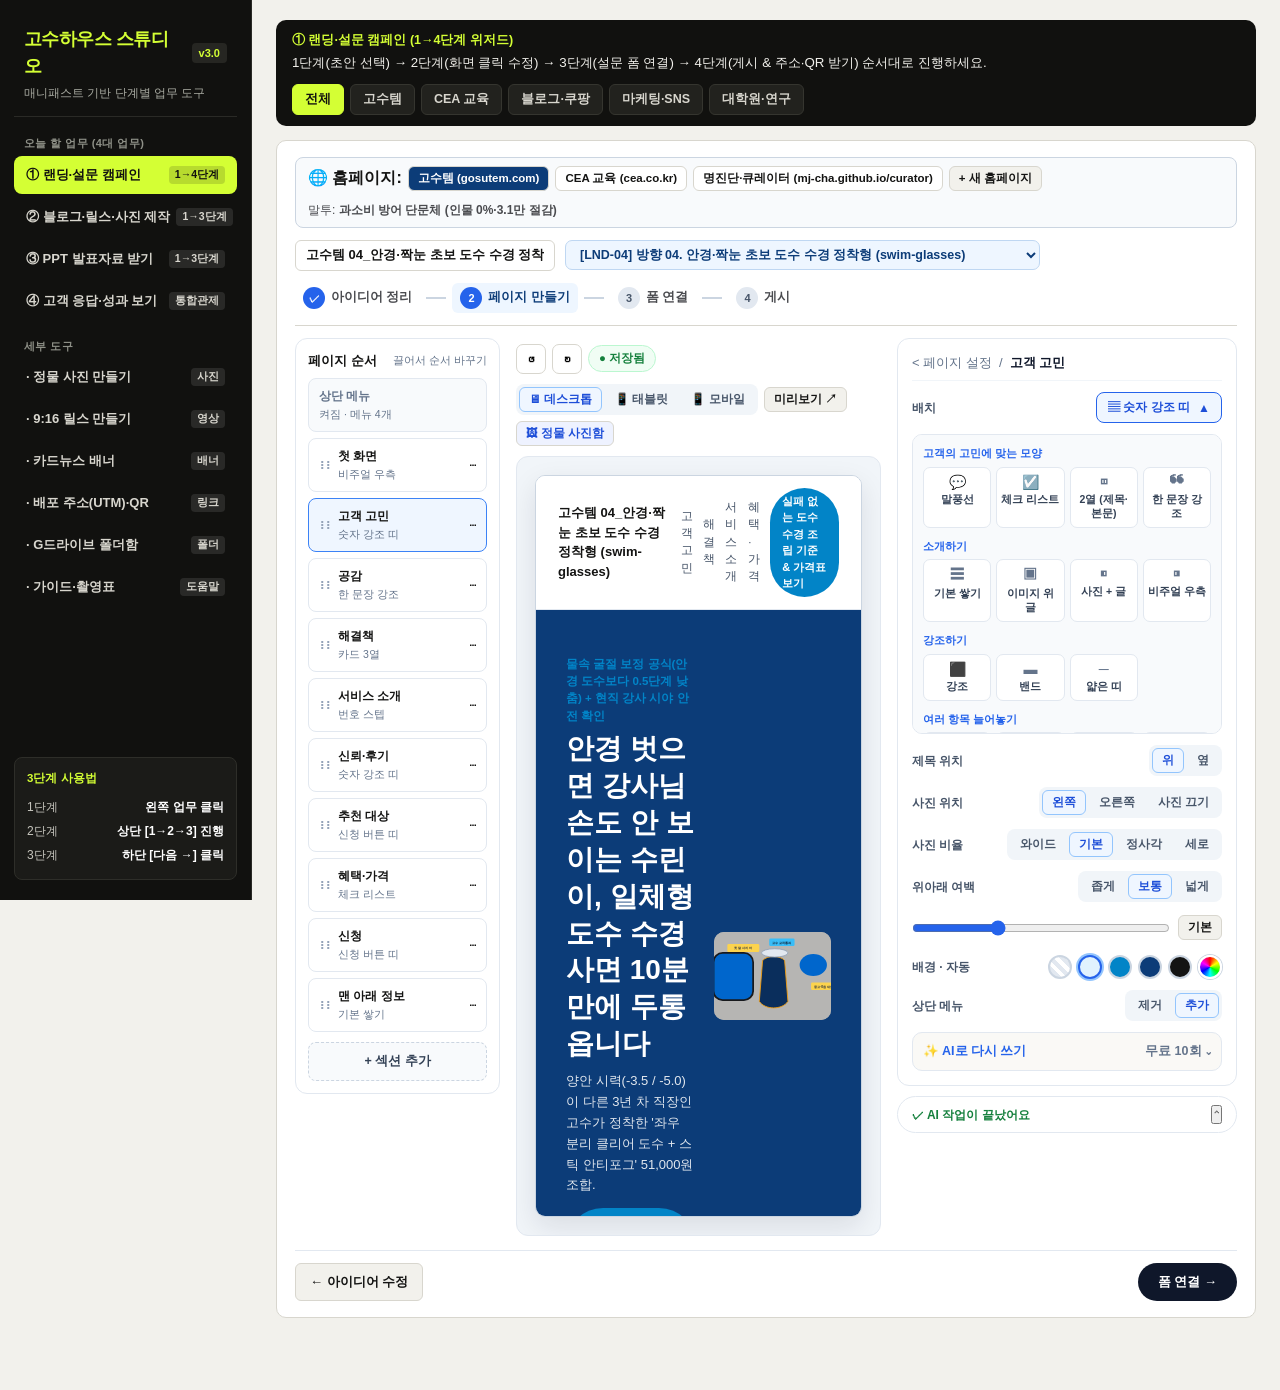
==== commit 2079d8d1: "feat(ai-studio): deploy v3.0 4-workflow step wizard & fix PPT duplicates/badge overlap" ====
--- a/ai-studio/index.html
+++ b/ai-studio/index.html
@@ -3,7 +3,7 @@
 <head>
 <meta charset="utf-8" />
 <meta name="viewport" content="width=device-width, initial-scale=1" />
-<title>고수하우스(GOSU-HOUSE) 전사 AI 솔루션 ERP 스튜디오 v2.0</title>
+<title>고수하우스 AI 업무 스튜디오 v3.0</title>
 <link rel="stylesheet" href="src/styles/studio.css" />
 <link rel="stylesheet" href="src/styles/erpModules.css" />
 </head>
@@ -11,230 +11,123 @@
 <div class="app-shell">
 <aside class="sidebar">
 <div class="brand-box">
-<div class="brand-top"><span class="brand-logo">GOSU-HOUSE ERP</span><span class="brand-tag">전사 v2.0</span></div>
-<p class="brand-sub">컨텐츠 스튜디오 × 로보엠디 × 핸디핏</p>
+<div class="brand-top"><span class="brand-logo">고수하우스 스튜디오</span><span class="brand-tag">v3.0</span></div>
+<p class="brand-sub">매니패스트 기반 단계별 업무 도구</p>
 </div>
 <div>
-<div class="nav-group-label">고수하우스 ERP 7대 메뉴</div>
+<div class="nav-group-label">오늘 할 업무 (4대 업무)</div>
 <nav class="nav-list">
-<button class="nav-btn" data-menu-btn="home"><span>1. 전사 ERP 홈 · 7본부</span><span class="nav-pill">관제</span></button>
-<button class="nav-btn active" data-menu-btn="cshub"><span>2. 컨텐츠 스튜디오 (102종)</span><span class="nav-pill">PPT·찜</span></button>
-<button class="nav-btn" data-menu-btn="studio" data-sub-tab="image"><span>3. AI 스튜디오 (3모드)</span><span class="nav-pill">로보MD</span></button>
-<button class="nav-btn" data-menu-btn="landing"><span>4. AI 기획·랜딩 (핸디핏)</span><span class="nav-pill">10선</span></button>
-<button class="nav-btn" data-menu-btn="copy"><span>5. AI 카피라이터·말투</span><span class="nav-pill">5사업부</span></button>
-<button class="nav-btn" data-menu-btn="utm"><span>6. UTM·QR & 설문 이탈</span><span class="nav-pill">B-02</span></button>
-<button class="nav-btn" data-menu-btn="report"><span>7. 성과 퍼널 & AI 리포트</span><span class="nav-pill">B-03</span></button>
+<button class="nav-btn active" data-menu-btn="landing"><span>① 랜딩·설문 캠페인</span><span class="nav-pill">1→4단계</span></button>
+<button class="nav-btn" data-menu-btn="studio" data-sub-tab="copy"><span>② 블로그·릴스·사진 제작</span><span class="nav-pill">1→3단계</span></button>
+<button class="nav-btn" data-menu-btn="cshub"><span>③ PPT 발표자료 받기</span><span class="nav-pill">1→3단계</span></button>
+<button class="nav-btn" data-menu-btn="home"><span>④ 고객 응답·성과 보기</span><span class="nav-pill">통합관제</span></button>
 </nav>
 </div>
 <div>
-<div class="nav-group-label">AI 스튜디오 3대 모드</div>
+<div class="nav-group-label">세부 도구</div>
 <nav class="nav-list">
-<button class="nav-btn" data-studio-tab="image"><span>↳ AI 이미지 만들기</span><span class="nav-pill">12+30종</span></button>
-<button class="nav-btn" data-studio-tab="video"><span>↳ AI 동영상 만들기</span><span class="nav-pill">4단 29컷</span></button>
-<button class="nav-btn" data-studio-tab="design"><span>↳ 템플릿 디자인 만들기</span><span class="nav-pill">9종 PNG</span></button>
+<button class="nav-btn" data-studio-tab="image"><span>· 정물 사진 만들기</span><span class="nav-pill">사진</span></button>
+<button class="nav-btn" data-studio-tab="video"><span>· 9:16 릴스 만들기</span><span class="nav-pill">영상</span></button>
+<button class="nav-btn" data-studio-tab="design"><span>· 카드뉴스 배너</span><span class="nav-pill">배너</span></button>
+<button class="nav-btn" data-menu-btn="utm"><span>· 배포 주소(UTM)·QR</span><span class="nav-pill">링크</span></button>
+<button class="nav-btn" data-menu-btn="folders"><span>· G드라이브 폴더함</span><span class="nav-pill">폴더</span></button>
+<button class="nav-btn" data-menu-btn="guide"><span>· 가이드·촬영표</span><span class="nav-pill">도움말</span></button>
 </nav>
 </div>
 <div class="credit-widget">
-<h4>구독툴 크레딧</h4>
-<div class="credit-row"><span>컨텐츠 스튜디오</span><b>102종</b></div>
-<div class="credit-row"><span>핸디핏(검증)</span><b>1,035</b></div>
-<div class="credit-row"><span>로보엠디(이미지)</span><b>28/30</b></div>
-<div class="credit-row"><span>로보엠디(검색)</span><b>60/60</b></div>
-<div class="credit-row"><span>매니패스트</span><b>100,812</b></div>
+<h4>3단계 사용법</h4>
+<div class="credit-row"><span>1단계</span><b>왼쪽 업무 클릭</b></div>
+<div class="credit-row"><span>2단계</span><b>상단 [1→2→3] 진행</b></div>
+<div class="credit-row"><span>3단계</span><b>하단 [다음 →] 클릭</b></div>
 </div>
 </aside>
-
 <main class="main-stage">
 <section class="erp-biz-bar">
-<div>
-<div class="erp-biz-title"><span>🏢 고수하우스(GOSU-HOUSE) 전사 ERP 사업부 전환</span></div>
-<small id="erp-biz-desc" style="color:#A8AAA1;font-size:11.5px">현재 워크스페이스: 전체 (고수하우스 전사 ERP)</small>
-</div>
+<div><div class="erp-biz-title"><span id="erp-active-flow-title">① 랜딩·설문 캠페인 (1→4단계 위저드)</span></div><small id="erp-biz-desc">1단계부터 4단계까지 순서대로 누르면 끝납니다.</small></div>
 <div class="erp-biz-chips">
-<button class="biz-chip active" data-biz-unit="all">전체 통합(102)</button>
-<button class="biz-chip" data-biz-unit="gosutem">① 고수템</button>
-<button class="biz-chip" data-biz-unit="cea">② CEA 교육(ESG)</button>
-<button class="biz-chip" data-biz-unit="blog">③ 블로그·쿠팡</button>
-<button class="biz-chip" data-biz-unit="mkt">④ 마케팅·SNS</button>
-<button class="biz-chip" data-biz-unit="lab">⑤ 대학원·신사업BD</button>
+<button class="biz-chip active" data-biz-unit="all">전체</button><button class="biz-chip" data-biz-unit="gosutem">고수템</button><button class="biz-chip" data-biz-unit="cea">CEA 교육</button><button class="biz-chip" data-biz-unit="blog">블로그·쿠팡</button><button class="biz-chip" data-biz-unit="mkt">마케팅·SNS</button><button class="biz-chip" data-biz-unit="lab">대학원·연구</button>
 </div>
 </section>
-
-<header class="topbar">
-<div class="topbar-title">
-<h1>고수하우스 AI 솔루션 ERP (컨텐츠 스튜디오 × 로보엠디 × 핸디핏)</h1>
-<p>고수템 · CEA 교육 · 블로그/쿠팡 · 마케팅/릴스 · 박사논문/BD 전 사업부 통합 기획·템플릿·제작·검증</p>
+<section data-menu-panel="landing"><div class="panel-card"><div id="hf-editor-mount"></div></div></section>
+<section data-menu-panel="studio" hidden>
+<div class="panel-card"><div class="hf-top-header"><strong>② 블로그·릴스·사진 3단계 제작 위저드</strong>
+<div class="hf-stepper">
+<button class="hf-step-item active" data-studio-tab="copy"><span class="hf-step-dot done">1</span><span>1단계: 원고·대본</span></button><span class="hf-step-line"></span>
+<button class="hf-step-item" data-studio-tab="image"><span class="hf-step-dot">2</span><span>2단계: 정물 사진</span></button><span class="hf-step-line"></span>
+<button class="hf-step-item" data-studio-tab="video"><span class="hf-step-dot">3</span><span>3단계: 9:16 릴스</span></button><span class="hf-step-line"></span>
+<button class="hf-step-item" data-studio-tab="design"><span class="hf-step-dot">+</span><span>배너(9종)</span></button>
+</div></div></div>
+<div data-studio-view="copy">
+<div class="panel-card"><div class="panel-head"><h2>1단계 · 원고·대본 작성 (금지어 자동 정화)</h2></div>
+<div class="form-grid"><label>말투 선택<select id="copy-persona-sel"></select></label><label>하단 고정 안내문<select id="copy-pin-sel"></select></label></div>
+<label class="field-label">초안 입력·수정<textarea id="copy-custom-in" rows="4"></textarea></label><div id="copy-guard-status"></div>
+<label class="field-label">교정 완료 원고<textarea id="copy-result-box" class="code-box" rows="7" readonly></textarea></label>
+<div class="btn-row"><button class="btn-pri" id="btn-copy-clean-text">📋 완성 원고 복사</button><button class="btn-sec" data-menu-btn="guide" data-guide-mode="content">🎬 4단 대본 & 촬영표 PDF →</button></div></div>
+<div class="hf-bottom-bar"><span>원고 작성 후 정물 사진을 만드세요.</span><button class="hf-next-pill-btn" data-studio-tab="image">다음: 2단계 정물 사진 →</button></div>
 </div>
-<div class="btn-row" style="margin-top:0">
-<button class="btn-sec" data-menu-btn="cshub">컨텐츠 스튜디오 102종</button>
-<button class="btn-pri" data-menu-btn="report">검증 요약 복사</button>
+<div data-studio-view="image" hidden>
+<div class="studio-workspace"><div>
+<div class="panel-card"><div class="panel-head"><h2>2단계 · 실물 정물 사진 (인물 0%)</h2>
+<div class="chip-row"><button class="chip-btn active" data-img-filter="all">전체(12)</button><button class="chip-btn" data-img-filter="gosutem">고수템(7)</button><button class="chip-btn" data-img-filter="beauty">뷰티(2)</button><button class="chip-btn" data-img-filter="tech">CEA·테크(3)</button></div></div><div id="img-tpl-grid" class="tpl-grid"></div></div>
+<div class="panel-card"><div class="panel-head"><h2>구도 · 비율 · 옵션</h2></div>
+<div class="form-grid">
+<label>구도<select id="img-angle-sel"><option value="탑뷰(Flat-lay)">탑뷰 (Flat-lay)</option><option value="라벨 초접사">라벨 접사</option><option value="정면 분할">좌우 분할</option><option value="측면 45°">측면 45°</option></select></label>
+<label>비율<select id="img-ratio-sel"><option value="4:5">4:5 피드</option><option value="1:1">1:1 정사각</option><option value="3:4">3:4 상세</option><option value="9:16">9:16 릴스</option><option value="16:9">16:9 와이드</option></select></label>
+<label>스타일<select id="img-style-sel"><option value="실사 정물 Flat-lay">실사 정물 Flat-lay</option><option value="성분·라벨 매크로 접사">성분·라벨 접사</option><option value="영수증·가격표 대조">영수증·총비용 대조</option><option value="플랫 인포그래픽">인포그래픽</option></select></label>
 </div>
-</header>
-
-<section class="core-3tabs">
-<button class="core-tab-btn" data-studio-tab="image">
-<div class="ct-head"><span>① AI 이미지 만들기</span><span>전사 12선 · 30종 ↗</span></div>
-<small>고수템 정물 · CEA ESG · 블로그 성분표 · 체이닝(인물 0%)</small>
-</button>
-<button class="core-tab-btn" data-studio-tab="video">
-<div class="ct-head"><span>② AI 동영상 만들기</span><span>4단 대본 연동 ↗</span></div>
-<small>12·15·30초 + 무빙 12종 + 9:16 세이프존 + 촬영표</small>
-</button>
-<button class="core-tab-btn" data-studio-tab="design">
-<div class="ct-head"><span>③ 템플릿 디자인 만들기</span><span>한글 깨짐 0% PNG ↗</span></div>
-<small>고수템 A/B·1~3단 · CEA 12과정 · 블로그 탭 · 리포트</small>
-</button>
-</section>
-
-<section data-menu-panel="home" hidden>
-<div class="panel-card">
-<div class="panel-head"><h2>고수하우스 5대 사업부 × 4대 AI 엔진 전사 ERP 관제판</h2></div>
-<div id="home-erp-grid" class="landing-3step-grid"></div>
+<label class="field-label">강조 문구<input type="text" id="img-chain-input" /></label>
+<div class="form-grid"><label>엔진<select id="img-api-provider"><option value="local_flatlay">무료 정물 캔버스</option><option value="gemini_imagen">Gemini Imagen 3</option><option value="openai_gpt_image">OpenAI gpt-image-1</option></select></label><label>API 키<input type="password" id="img-api-key" /></label></div>
+<label class="field-label">지시문<textarea id="img-prompt-output" class="code-box" rows="2" readonly></textarea></label>
+<div class="btn-row"><button class="btn-pri" id="btn-gen-api-image">✨ 사진 그리기</button><button class="btn-sec" id="btn-dl-image">📥 PNG 저장</button><button class="btn-sec" id="btn-copy-img-prompt">복사</button></div>
+</div></div><div class="panel-card"><div class="panel-head"><h2>미리보기</h2></div><div class="canvas-box"><canvas id="cv-image-studio" class="preview-cv" width="1080" height="1350"></canvas></div></div></div>
+<div class="hf-bottom-bar"><button class="btn-sec" data-studio-tab="copy">← 1단계 원고</button><button class="hf-next-pill-btn" data-studio-tab="video">다음: 3단계 9:16 릴스 →</button></div>
+</div>
+<div data-studio-view="video" hidden>
+<div class="studio-workspace"><div>
+<div class="panel-card"><div class="panel-head"><h2>3단계 · 9:16 릴스 6선</h2></div><div id="vid-tpl-list" class="tpl-grid"></div></div>
+<div class="panel-card"><div class="panel-head"><h2>컷별 자막</h2>
+<div class="form-grid"><label>길이<select id="vid-dur-sel"><option value="12">12초</option><option value="15" selected>15초</option><option value="30">30초</option></select></label><label><span><input type="checkbox" id="vid-safe-chk" checked /> 안전영역</span></label></div></div>
+<div class="table-wrap"><table><thead><tr><th>단계</th><th>장면</th><th>자막</th><th>의도</th><th>선택</th></tr></thead><tbody id="vid-cuts-table"></tbody></table></div></div></div>
+<div class="panel-card"><div class="panel-head"><h2>미리보기</h2><button class="btn-pri" id="btn-dl-video-frame">📥 PNG 저장</button></div><div class="canvas-box"><canvas id="cv-video-studio" class="preview-cv" width="1080" height="1920"></canvas></div></div></div>
+<div class="hf-bottom-bar"><button class="btn-sec" data-studio-tab="image">← 2단계 사진</button><button class="hf-next-pill-btn" data-studio-tab="design">배너 만들기 →</button></div>
+</div>
+<div data-studio-view="design" hidden>
+<div class="studio-workspace"><div>
+<div class="panel-card"><div class="panel-head"><h2>카드뉴스 배너 9선</h2></div><div id="design-tpl-list" class="tpl-grid"></div></div>
+<div class="panel-card"><div class="panel-head"><h2>제목 · 테마</h2></div>
+<div class="form-grid"><label>테마<select id="design-theme-sel"><option value="dark-lime">다크 & 라임</option><option value="paper-ink">웜페이퍼 & 먹색</option><option value="ocean-gold">오션블루 & 골드</option></select></label></div>
+<label class="field-label">제목<textarea id="design-headline-in" rows="2"></textarea></label><label class="field-label">설명<input type="text" id="design-subhead-in" /></label>
+<div class="btn-row"><button class="btn-pri" id="btn-dl-design">📥 PNG 저장</button></div></div></div>
+<div class="panel-card"><div class="panel-head"><h2>미리보기</h2></div><div class="canvas-box"><canvas id="cv-design-studio" class="preview-cv" width="1080" height="1350"></canvas></div></div></div>
+<div class="hf-bottom-bar"><button class="btn-sec" data-studio-tab="video">← 9:16 릴스</button><button class="hf-next-pill-btn" data-menu-btn="landing">완료: ① 캠페인 →</button></div>
 </div>
 </section>
-
-<section data-menu-panel="cshub">
-<div class="panel-card" style="padding:14px 16px">
-<div class="panel-head" style="margin-bottom:10px">
-<div><h2>CONTENT STUDIO · PPT 갤러리 & 전사 템플릿 허브 (4:3 컴팩트 카드 + 마우스 폭 조절 세부 장표 뷰어)</h2><small>PPT(8) · 미리캔버스(47) · 로보엠디(47) = 총 102종 · 중앙 경계선(⋮) 마우스 드래그로 좌우 크기 조절</small></div>
-<div style="display:flex;gap:6px;flex-wrap:wrap">
-<input type="text" id="cs-search-in" placeholder="제목·태그·ID 검색…" style="min-width:160px" />
-<select id="cs-new-src"><option value="baze">Baze PPT</option><option value="local_pptx">로컬 PPTX</option><option value="miricanvas">미리캔버스♥</option><option value="robomd">로보엠디</option></select>
-<input type="text" id="cs-new-title" placeholder="새 템플릿명" style="width:125px" />
-<button class="btn-pri" id="btn-cs-add">+ 추가</button>
-</div>
-</div>
-<div id="cs-hub-mount"></div>
+<section data-menu-panel="cshub" hidden>
+<div class="panel-card"><div class="hf-top-header"><h2>③ PPT 발표자료 & 디자인 허브 (PPT 8종 · 미리캔버스 47종 · 로보엠디 47종)</h2>
+<div class="chip-row"><input type="text" id="cs-search-in" placeholder="검색…" /><select id="cs-new-src"><option value="baze">Baze PPT</option><option value="local_pptx">로컬 PPTX</option><option value="miricanvas">미리캔버스♥</option><option value="robomd">로보엠디</option></select><input type="text" id="cs-new-title" placeholder="이름" /><button class="btn-pri" id="btn-cs-add">+ 등록</button></div>
+</div><div id="cs-hub-mount"></div></div>
+</section>
+<section data-menu-panel="home" hidden>
+<div id="erp-db-bridge-mount"></div>
+<div class="studio-workspace"><div class="panel-card"><div class="panel-head"><h2>랜딩 구간별 도달률 & 이탈 경고</h2></div><div id="home-funnel-mount"></div></div><div class="panel-card"><div class="panel-head"><h2>4대 업무 요약</h2></div><div id="home-erp-grid" class="landing-3step-grid"></div></div></div>
+</section>
+<section data-menu-panel="guide" hidden><div class="panel-card"><div id="hf-guide-content-mount"></div></div></section>
+<section data-menu-panel="utm" hidden>
+<div class="studio-workspace">
+<div class="panel-card"><div class="panel-head"><h2>단축 주소(UTM) & QR 발급</h2></div>
+<div class="form-grid"><label>채널<select id="utm-new-ch"><option value="instagram">인스타 릴스</option><option value="threads">스레드/메타</option><option value="naver">네이버 블로그</option><option value="kakao">카카오 단톡방</option><option value="qr">오프라인 QR</option></select></label><label>캠페인<input type="text" id="utm-new-camp" placeholder="2611_cea_esg12" /></label><div><button class="btn-pri" id="btn-add-utm">+ 발급</button></div></div>
+<div class="table-wrap"><table><thead><tr><th>채널</th><th>주소</th><th class="num">방문</th><th class="num">신청</th><th class="num">전환</th><th>작업</th></tr></thead><tbody id="utm-table-body"></tbody></table></div></div>
+<div><div class="panel-card"><div class="panel-head"><h2>QR 코드</h2></div><div id="utm-qr-box" class="qr-wrap"></div></div>
+<div class="panel-card"><div class="panel-head"><h2>설문 포기 분석</h2></div><div class="table-wrap"><table><thead><tr><th>문항</th><th>질문·팁</th><th class="num">포기</th><th class="num">비율</th></tr></thead><tbody id="survey-dropoff-body"></tbody></table></div></div></div>
 </div>
 </section>
-
-<section data-menu-panel="studio" hidden>
-<div data-studio-view="image" class="studio-workspace">
-<div>
-<div class="panel-card">
-<div class="panel-head">
-<div><h2>AI 이미지 스타일 갤러리 (전사 12선)</h2></div>
-<div class="chip-row">
-<button class="chip-btn active" data-img-filter="all">전체(12)</button>
-<button class="chip-btn" data-img-filter="gosutem">고수템(7)</button>
-<button class="chip-btn" data-img-filter="beauty">뷰티·단백질(2)</button>
-<button class="chip-btn" data-img-filter="tech">CEA·테크·논문(3)</button>
-</div>
-</div>
-<div id="img-tpl-grid" class="tpl-grid"></div>
-</div>
-<div class="panel-card">
-<div class="panel-head"><h2>로보엠디 제어 옵션 & 다단계 체이닝</h2></div>
-<div class="form-grid">
-<label>카메라 구도<select id="img-angle-sel"><option value="탑뷰(Flat-lay)">탑뷰 (Flat-lay)</option><option value="라벨 초접사">라벨·성분표 초접사</option><option value="정면 분할">정면 좌우 분할</option><option value="측면 45°">측면 45° 정물</option></select></label>
-<label>이미지 비율<select id="img-ratio-sel"><option value="4:5">4:5 피드 (1080×1350)</option><option value="1:1">1:1 정방형 (1080×1080)</option><option value="3:4">3:4 상세컷 (1080×1440)</option><option value="9:16">9:16 릴스 (1080×1920)</option><option value="16:9">16:9 와이드 (1600×900)</option></select></label>
-<label>비주얼 스타일<select id="img-style-sel"><option value="실사 정물 Flat-lay">실사 정물 Flat-lay</option><option value="성분·라벨 매크로 접사">성분·라벨 매크로 접사</option><option value="영수증·가격표 대조">영수증·총비용 대조</option><option value="직각 에디토리얼 2×2">직각 에디토리얼 2×2</option><option value="플랫 인포그래픽">플랫 비교 인포그래픽</option><option value="다크 테크 스튜디오">다크 테크·번호 핀</option></select></label>
-</div>
-<label class="field-label">+ 다음 명령단계 추가<input type="text" id="img-chain-input" /></label>
-<label class="field-label" style="margin-top:8px">자동 합성 프롬프트<textarea id="img-prompt-output" class="code-box" rows="5" readonly></textarea></label>
-<div class="btn-row"><button class="btn-pri" id="btn-copy-img-prompt">프롬프트 복사</button><button class="btn-sec" id="btn-dl-image">PNG 내려받기</button></div>
-</div>
-</div>
-<div class="panel-card"><div class="panel-head"><h2>AI 이미지 결과 캔버스</h2></div><div class="canvas-box"><canvas id="cv-image-studio" class="preview-cv" width="1080" height="1350"></canvas></div></div>
-</div>
-
-<div data-studio-view="video" class="studio-workspace" hidden>
-<div>
-<div class="panel-card"><div class="panel-head"><h2>AI 동영상 템플릿 6선</h2></div><div id="vid-tpl-list" class="tpl-grid"></div></div>
-<div class="panel-card">
-<div class="panel-head">
-<h2>컷별 촬영·편집 가이드 표</h2>
-<div class="form-grid" style="margin-bottom:0">
-<label>길이<select id="vid-dur-sel"><option value="12">12초</option><option value="15" selected>15초</option><option value="30">30초</option></select></label>
-<label style="justify-content:center"><span><input type="checkbox" id="vid-safe-chk" checked /> 9:16 세이프존</span></label>
-</div>
-</div>
-<div class="table-wrap"><table><thead><tr><th>단계</th><th>장면·구도</th><th>자막</th><th>의도</th><th>보기</th></tr></thead><tbody id="vid-cuts-table"></tbody></table></div>
-</div>
-</div>
-<div class="panel-card"><div class="panel-head"><h2>9:16 릴스 캔버스</h2><button type="button" class="btn-pri" id="btn-dl-video-frame">현재 컷 PNG 저장</button></div><div class="canvas-box"><canvas id="cv-video-studio" class="preview-cv" width="1080" height="1920"></canvas></div></div>
-</div>
-
-<div data-studio-view="design" class="studio-workspace" hidden>
-<div>
-<div class="panel-card"><div class="panel-head"><h2>템플릿 디자인 갤러리 9선</h2></div><div id="design-tpl-list" class="tpl-grid"></div></div>
-<div class="panel-card">
-<div class="panel-head"><h2>문구·테마 커스터마이징</h2></div>
-<div class="form-grid"><label>테마<select id="design-theme-sel"><option value="dark-lime">다크 & 라임</option><option value="paper-ink">웜페이퍼 & 먹색</option><option value="ocean-gold">오션블루 & 골드</option></select></label></div>
-<label class="field-label">메인 헤드라인<textarea id="design-headline-in" rows="2"></textarea></label>
-<label class="field-label" style="margin-top:8px">서브 카피<input type="text" id="design-subhead-in" /></label>
-<div class="btn-row"><button type="button" class="btn-pri" id="btn-dl-design">고해상도 PNG 내려받기</button></div>
-</div>
-</div>
-<div class="panel-card"><div class="panel-head"><h2>템플릿 디자인 캔버스</h2></div><div class="canvas-box"><canvas id="cv-design-studio" class="preview-cv" width="1080" height="1350"></canvas></div></div>
-</div>
+<section data-menu-panel="report" hidden>
+<div class="studio-workspace"><div class="panel-card"><div class="panel-head"><h2>랜딩 도달률 & 이탈 경고</h2></div><div id="report-funnel-bars"></div></div><div class="panel-card"><div class="panel-head"><h2>사업계획서 요약문</h2><button class="btn-pri" id="btn-copy-bp-report">📋 복사</button></div><textarea id="report-bp-summary" class="code-box" rows="16" readonly></textarea></div></div>
 </section>
-
-<section data-menu-panel="landing" hidden>
-<div class="panel-card" style="padding:14px 16px">
-<div id="hf-editor-mount"></div>
-</div>
-</section>
-
-<section data-menu-panel="copy" hidden>
-<div class="panel-card">
-<div class="panel-head"><h2>전사 5대 사업부 AI 카피라이터</h2></div>
-<div class="form-grid">
-<label>1단계 · 사업부별 말투 페르소나<select id="copy-persona-sel"></select></label>
-<label>2단계 · 하단 고정 문구<select id="copy-pin-sel"></select></label>
-</div>
-<label class="field-label">본문 직접 입력·수정<textarea id="copy-custom-in" rows="4"></textarea></label>
-<div id="copy-guard-status" style="margin:10px 0"></div>
-<label class="field-label">최종 검수 통과 원고<textarea id="copy-result-box" class="code-box" rows="8" readonly></textarea></label>
-<div class="btn-row"><button type="button" class="btn-pri" id="btn-copy-clean-text">전체 복사</button></div>
-</div>
-</section>
-
-<section data-menu-panel="utm" hidden>
-<div class="studio-workspace">
-<div class="panel-card">
-<div class="panel-head"><h2>전사 UTM 단축링크 & QR 관리</h2></div>
-<div class="form-grid">
-<label>채널<select id="utm-new-ch"><option value="instagram">인스타 릴스</option><option value="threads">스레드/메타</option><option value="naver">네이버 블로그</option><option value="kakao">카카오 단톡방</option><option value="qr">제안서·오프라인 QR</option></select></label>
-<label>캠페인명<input type="text" id="utm-new-camp" placeholder="예: 2611_cea_esg12" /></label>
-<div style="display:flex;align-items:flex-end"><button type="button" class="btn-pri" id="btn-add-utm" style="width:100%">+ 발급</button></div>
-</div>
-<div class="table-wrap"><table><thead><tr><th>채널</th><th>단축 링크 & UTM</th><th class="num">방문</th><th class="num">신청</th><th class="num">전환</th><th>작업</th></tr></thead><tbody id="utm-table-body"></tbody></table></div>
-</div>
-<div>
-<div class="panel-card"><div class="panel-head"><h2>오프라인·제안서 QR</h2></div><div id="utm-qr-box" class="qr-wrap"></div></div>
-<div class="panel-card"><div class="panel-head"><h2>설문 문항별 이탈 분석 (B-02)</h2></div><div class="table-wrap"><table><thead><tr><th>문항</th><th>질문·개선 팁</th><th class="num">이탈</th><th class="num">비율</th></tr></thead><tbody id="survey-dropoff-body"></tbody></table></div></div>
-</div>
-</div>
-</section>
-
-<section data-menu-panel="report" hidden>
-<div class="studio-workspace">
-<div class="panel-card"><div class="panel-head"><h2>랜딩 섹션별 노출률 & 이탈 경고 (B-03)</h2></div><div id="report-funnel-bars"></div></div>
-<div class="panel-card">
-<div class="panel-head"><h2>AI 시장검증 리포트 요약</h2><button type="button" class="btn-pri" id="btn-copy-bp-report">요약 복사</button></div>
-<textarea id="report-bp-summary" class="code-box" rows="16" readonly></textarea>
-</div>
-</div>
-</section>
+<section data-menu-panel="folders" hidden><div id="erp-folder-tree-mount"></div></section>
 </main>
 </div>
 <div id="st-toast" role="status" aria-live="polite"></div>
-<script defer src="src/data/contentStudioPpt.js"></script>
-<script defer src="src/data/contentStudioMiri.js"></script>
-<script defer src="src/data/contentStudioRobo.js"></script>
-<script defer src="src/data/robomdImageTemplates.js"></script>
-<script defer src="src/data/robomdVideoTemplates.js"></script>
-<script defer src="src/data/robomdDesignTemplates.js"></script>
-<script defer src="src/data/handyfitLandings.js"></script>
-<script defer src="src/data/handyfitSectionsSeed.js"></script>
-<script defer src="src/data/handyfitMetricsCopy.js"></script>
-<script defer src="src/lib/studioEngine.js"></script>
-<script defer src="src/components/canvasRenderer.js"></script>
-<script defer src="src/components/csSlideDrawer.js"></script>
-<script defer src="src/components/contentStudioHub.js"></script>
-<script defer src="src/components/handyfitEditor.js"></script>
-<script defer src="src/screens/studioViews.js"></script>
-<script defer src="src/screens/studioApp.js"></script>
+<script defer src="src/data/contentStudioPpt.js"></script><script defer src="src/data/contentStudioMiri.js"></script><script defer src="src/data/contentStudioRobo.js"></script><script defer src="src/data/robomdImageTemplates.js"></script><script defer src="src/data/robomdVideoTemplates.js"></script><script defer src="src/data/robomdDesignTemplates.js"></script><script defer src="src/data/handyfitLandings.js"></script><script defer src="src/data/handyfitSectionsSeed.js"></script><script defer src="src/data/handyfitFormsSeed.js"></script><script defer src="src/data/handyfitGuideSeed.js"></script><script defer src="src/data/handyfitBrandScripts.js"></script><script defer src="src/data/handyfitMetricsCopy.js"></script><script defer src="src/data/erpFolderTreeSeed.js"></script><script defer src="src/data/erpFolderTreeExtra.js"></script><script defer src="src/lib/studioEngine.js"></script><script defer src="src/lib/pptxAndApiEngine.js"></script><script defer src="src/lib/erpDbBridge.js"></script><script defer src="src/components/canvasRenderer.js"></script><script defer src="src/components/csSlideDrawer.js"></script><script defer src="src/components/contentStudioHub.js"></script><script defer src="src/components/formBuilder.js"></script><script defer src="src/components/landingInspector.js"></script><script defer src="src/components/landingShapes.js"></script><script defer src="src/components/landingBuilder.js"></script><script defer src="src/components/guideAndContent.js"></script><script defer src="src/components/erpFolderTree.js"></script><script defer src="src/screens/studioViews.js"></script><script defer src="src/screens/studioApp.js"></script>
 </body>
-</html>
+</html>
--- a/ai-studio/src/styles/studio.css
+++ b/ai-studio/src/styles/studio.css
@@ -17,10 +17,10 @@
 .brand-sub { font-size: 12px; color: #A8AAA1; margin-top: 4px; }
 .nav-group-label { font-size: 11px; font-weight: 800; color: #8E9087; padding: 0 10px; margin-bottom: 4px; letter-spacing: 0.04em; }
 .nav-list { display: flex; flex-direction: column; gap: 4px; }
-.nav-btn { width: 100%; text-align: left; background: transparent; border: 1px solid transparent; color: #D8D6CE; padding: 10px 12px; border-radius: 8px; font-size: 13.5px; font-weight: 700; cursor: pointer; display: flex; align-items: center; justify-content: space-between; }
+.nav-btn { width: 100%; text-align: left; background: transparent; border: 1px solid transparent; color: #D8D6CE; padding: 9px 11px; border-radius: 8px; font-size: 13px; font-weight: 700; cursor: pointer; display: flex; align-items: center; justify-content: space-between; gap: 6px; white-space: nowrap; }
 .nav-btn:hover { background: #1F1F1B; color: #FFF; }
 .nav-btn.active { background: var(--lime); color: var(--dark); font-weight: 800; }
-.nav-pill { font-size: 10.5px; padding: 2px 6px; border-radius: 4px; background: rgba(255,255,255,0.1); }
+.nav-pill { font-size: 10.5px; padding: 2px 6px; border-radius: 4px; background: rgba(255,255,255,0.1); flex-shrink: 0; }
 .nav-btn.active .nav-pill { background: rgba(17,17,15,0.15); color: var(--dark); }
 .credit-widget { margin-top: auto; background: #1B1B18; border: 1px solid #2E2E29; border-radius: 8px; padding: 12px; font-size: 12px; }
 .credit-widget h4 { font-size: 11.5px; color: var(--lime); margin-bottom: 8px; }
@@ -107,6 +107,14 @@
 .biz-chip.active { background: var(--lime); color: var(--dark); border-color: var(--lime); }
 #st-toast { position: fixed; bottom: 24px; right: 24px; background: var(--dark); color: var(--lime); padding: 12px 18px; border-radius: 8px; font-size: 13.5px; font-weight: 800; opacity: 0; pointer-events: none; transition: opacity 0.2s; z-index: 999; }
 #st-toast.show { opacity: 1; }
+.hf-order-list { display: flex; flex-direction: column; gap: 6px; }
+.hf-order-item { background: #FFF; border: 1.5px solid #E2E8F0; border-radius: 8px; padding: 8px 10px; display: flex; align-items: center; justify-content: space-between; cursor: grab; font-size: 12px; }
+.hf-order-item.active { background: #EFF6FF; border-color: #3B82F6; }
+.hf-order-item.muted { background: #F8FAFC; color: #64748B; cursor: default; margin-bottom: 6px; }
+.hf-order-item small { font-size: 10.5px; color: #64748B; }
+.hf-drag-handle { color: #94A3B8; font-weight: 900; }
+.hf-bottom-bar { margin-top: 14px; padding-top: 12px; border-top: 1px solid #E2E8F0; display: flex; justify-content: space-between; align-items: center; }
+.hf-next-pill-btn { background: #0F172A; color: #FFF; border: 0; padding: 10px 20px; border-radius: 999px; font-size: 13px; font-weight: 800; cursor: pointer; }
 @media (max-width: 1024px) {
   .app-shell { grid-template-columns: 1fr; }
   .sidebar { position: static; height: auto; }
--- a/ai-studio/src/styles/erpModules.css
+++ b/ai-studio/src/styles/erpModules.css
@@ -1,4 +1,4 @@
-/* 컨텐츠 스튜디오 & 핸디핏 시각 편집기 전용 스타일 (src/styles/erpModules.css · 15KB 이하) */
+/* 컨텐츠 스튜디오 & 핸디핏 3단 편집기 (erpModules.css) */
 .cs-d2-layout { display: grid; grid-template-columns: 132px 1fr; border: 1px solid var(--line); border-radius: 10px; overflow: hidden; background: #FFF; min-height: 680px; }
 .cs-d2-layout.tree-closed { grid-template-columns: 1fr; }
 .cs-d2-tree { border-right: 1px solid var(--line); background: #FAF9F6; padding: 8px 6px; display: flex; flex-direction: column; gap: 3px; }
@@ -6,25 +6,25 @@
 .cs-tree-item.active { background: var(--ink); color: #FFF; }
 .cs-d2-main { display: flex; flex-direction: column; min-width: 0; }
 .cs-d2-bar { padding: 10px 14px; border-bottom: 1px solid var(--line); display: flex; align-items: center; justify-content: space-between; gap: 10px; flex-wrap: wrap; background: #FFF; }
-.cs-icon-btn { width: 30px; height: 30px; border-radius: 7px; border: 1px solid var(--line); background: #FFF; display: inline-grid; place-items: center; cursor: pointer; }
+.cs-icon-btn { width: 30px; height: 30px; border-radius: 7px; border: 1px solid var(--line); background: #FFF; display: inline-grid; place-items: center; cursor: pointer; font-weight: 800; }
 .cs-tag-pill { height: 26px; padding: 0 9px; border-radius: 999px; border: 1px solid var(--line); background: #FFF; font-size: 11.5px; font-weight: 700; color: var(--sub); cursor: pointer; }
 .cs-tag-pill.active { background: var(--ink); color: #FFF; border-color: var(--ink); }
-.cs-seg { display: inline-flex; background: #EFECE6; padding: 3px; border-radius: 8px; gap: 3px; }
-.cs-seg button { border: 0; background: transparent; padding: 4px 8px; border-radius: 6px; font-size: 11px; font-weight: 700; color: var(--sub); cursor: pointer; }
-.cs-seg button.active { background: #FFF; color: var(--ink); box-shadow: 0 1px 2px rgba(0,0,0,0.08); }
+.cs-seg { display: inline-flex; background: #F1F5F9; padding: 3px; border-radius: 8px; gap: 3px; flex-wrap: wrap; }
+.cs-seg button { border: 1px solid transparent; background: transparent; padding: 4px 9px; border-radius: 6px; font-size: 11.5px; font-weight: 700; color: #475569; cursor: pointer; }
+.cs-seg button.active { background: #EFF6FF; color: #1D4ED8; border-color: #93C5FD; font-weight: 800; }
 .cs-resizable-split { display: grid; align-items: stretch; min-height: 620px; }
 .cs-resizer-bar { width: 8px; background: #EFECE6; border-left: 1px solid var(--line); border-right: 1px solid var(--line); cursor: col-resize; display: grid; place-items: center; user-select: none; font-weight: 900; color: #8A867E; }
 .cs-resizer-bar:hover, .cs-resizer-bar.dragging { background: #0F5132; color: #FFF; }
 .cs-43-grid { padding: 12px; display: grid; gap: 11px; }
-.cs-43-card { border: 1px solid var(--line); border-radius: 10px; background: #FFF; overflow: hidden; display: flex; flex-direction: column; transition: transform 0.12s, border-color 0.12s; }
-.cs-43-card:hover, .cs-43-card.selected { border-color: var(--ink); transform: translateY(-1px); }
+.cs-43-card { border: 1px solid var(--line); border-radius: 10px; background: #FFF; overflow: hidden; display: flex; flex-direction: column; }
+.cs-43-card:hover, .cs-43-card.selected { border-color: var(--ink); }
 .cs-43-thumb { width: 100%; aspect-ratio: 4 / 3; background: #F8F7F4; position: relative; overflow: hidden; border-bottom: 1px solid var(--line); cursor: pointer; }
-.cs-43-thumb img { width: 100%; height: 100%; object-fit: cover; display: block; }
-.cs-thumb-badge { position: absolute; top: 7px; left: 7px; padding: 2px 7px; border-radius: 5px; font-size: 10.5px; font-weight: 800; background: rgba(20,20,19,0.86); color: #FFF; }
-.cs-thumb-count { position: absolute; bottom: 7px; right: 7px; padding: 2px 7px; border-radius: 5px; font-size: 10.5px; font-weight: 700; background: rgba(255,255,255,0.92); color: var(--ink); }
-.cs-43-info { padding: 9px 10px 10px; display: flex; flex-direction: column; gap: 5px; flex: 1; }
+.cs-43-thumb img, .cs-mini-thumb img, .hf-sec-img-wrap img { width: 100%; height: 100%; object-fit: cover; display: block; }
+.cs-thumb-badge { position: absolute; bottom: 7px; left: 7px; padding: 2px 7px; border-radius: 5px; font-size: 10.5px; font-weight: 800; background: rgba(20,20,19,0.88); color: #FFF; }
+.cs-thumb-count { position: absolute; bottom: 7px; right: 7px; padding: 2px 7px; border-radius: 5px; font-size: 10.5px; font-weight: 700; background: rgba(255,255,255,0.94); color: var(--ink); }
+.cs-43-info { padding: 9px 10px; display: flex; flex-direction: column; gap: 5px; flex: 1; }
 .cs-43-info h3 { font-size: 12.5px; font-weight: 800; cursor: pointer; }
-.cs-43-note { font-size: 11px; color: var(--sub); display: -webkit-box; -webkit-line-clamp: 1; -webkit-box-orient: vertical; overflow: hidden; }
+.cs-43-note { font-size: 11px; color: var(--sub); overflow: hidden; white-space: nowrap; text-overflow: ellipsis; }
 .cs-43-foot { margin-top: auto; padding-top: 6px; border-top: 1px solid #F1EFEA; display: flex; align-items: center; justify-content: space-between; }
 .cs-btn-green { background: #0F5132; color: #FFF; border-color: #0F5132; }
 .cs-btn-del { color: #B42318; border-color: #FECDCA; background: #FFF; }
@@ -32,66 +32,80 @@
 .cs-drawer-head { display: flex; justify-content: space-between; align-items: center; gap: 8px; flex-wrap: wrap; }
 .cs-dark-chip { font-size: 11px; font-weight: 800; padding: 3px 8px; border-radius: 5px; background: var(--ink); color: #FFF; }
 .cs-big-viewer { background: #FFF; border: 1px solid var(--line); border-radius: 10px; padding: 10px; }
-.cs-big-frame { width: 100%; background: #F8F7F4; border: 1px solid var(--line); border-radius: 7px; overflow: hidden; display: grid; place-items: center; }
-.cs-big-frame img { width: 100%; height: 100%; object-fit: contain; display: block; }
+.cs-big-frame, .cs-mini-frame { width: 100%; background: #F8F7F4; border: 1px solid var(--line); border-radius: 7px; overflow: hidden; display: grid; place-items: center; }
+.cs-big-frame img, .cs-mini-frame img { width: 100%; height: 100%; object-fit: contain; display: block; }
 .cs-mini-grid { display: grid; gap: 8px; }
 .cs-mini-card { border: 1.5px solid var(--line); border-radius: 7px; background: #FFF; overflow: hidden; cursor: pointer; }
-.cs-mini-card:hover, .cs-mini-card.active { border-color: #0F5132; box-shadow: 0 2px 8px rgba(15,81,50,0.12); }
-.cs-mini-frame { background: #F8F7F4; display: grid; place-items: center; overflow: hidden; border-bottom: 1px solid #F1EFEA; }
-.cs-mini-frame img { width: 100%; height: 100%; object-fit: contain; display: block; }
+.cs-mini-card:hover, .cs-mini-card.active { border-color: #0F5132; }
 .cs-mini-cap { padding: 4px 7px 2px; font-size: 10.5px; font-weight: 700; color: var(--sub); display: flex; justify-content: space-between; }
 .cs-mini-title { padding: 0 7px 6px; font-size: 11.5px; font-weight: 700; white-space: nowrap; overflow: hidden; text-overflow: ellipsis; }
 .cs-drawer-foot { border-top: 1px solid var(--line); padding-top: 10px; display: flex; gap: 6px; align-items: center; margin-top: auto; flex-wrap: wrap; }
 .cs-mini-thumb { width: 64px; aspect-ratio: 4/3; background: #F8F7F4; border-radius: 4px; overflow: hidden; border: 1px solid var(--line); }
-.cs-mini-thumb img { width: 100%; height: 100%; object-fit: cover; }
 .cs-inline-in { width: 100%; border: 1px solid transparent; background: transparent; padding: 4px 6px; border-radius: 5px; }
 .cs-inline-in:focus { border-color: var(--ink); background: #FFF; }
-
-/* 핸디핏 랜딩페이지 인라인 시각 편집기 */
 .hf-top-header { display: flex; flex-wrap: wrap; align-items: center; justify-content: space-between; gap: 12px; padding-bottom: 12px; border-bottom: 1px solid var(--line); }
-.hf-title-input { font-size: 16px; font-weight: 900; border: 1px solid transparent; background: #FAF9F5; padding: 6px 10px; border-radius: 7px; min-width: 280px; }
-.hf-title-input:focus { border-color: var(--primary); background: #FFF; }
+.hf-title-input { font-size: 16px; font-weight: 900; border: 1px solid transparent; background: #FAF9F5; padding: 6px 10px; border-radius: 7px; min-width: 260px; }
 .hf-preset-select { font-size: 12.5px; font-weight: 700; padding: 6px 10px; border-radius: 7px; background: #EEF6FF; border: 1px solid #BFD7F2; color: #0C3C78; }
 .hf-stepper { display: flex; align-items: center; gap: 6px; flex-wrap: wrap; }
 .hf-step-item { border: 0; background: transparent; display: inline-flex; align-items: center; gap: 6px; font-size: 12.5px; font-weight: 700; color: var(--sub); cursor: pointer; padding: 4px 8px; border-radius: 6px; }
 .hf-step-item.current { color: #0C3C78; font-weight: 900; background: #EEF6FF; }
 .hf-step-dot { width: 22px; height: 22px; border-radius: 50%; background: #E2E8F0; color: #475569; font-size: 11px; font-weight: 900; display: inline-grid; place-items: center; }
-.hf-step-dot.done { background: #1D4ED8; color: #FFF; }
+.hf-step-dot.done { background: #2563EB; color: #FFF; }
 .hf-step-line { width: 20px; height: 2px; background: #CBD5E1; }
-.hf-sub-toolbar { display: flex; flex-wrap: wrap; align-items: center; justify-content: space-between; gap: 10px; padding: 10px 0 12px; border-bottom: 1px solid var(--line); margin-bottom: 14px; }
-.hf-editor-grid { display: grid; grid-template-columns: 1fr 330px; gap: 18px; align-items: start; }
-.hf-canvas-viewport { background: #E9ECEF; border: 1px solid var(--line); border-radius: 12px; padding: 18px; display: flex; justify-content: center; max-height: 790px; overflow-y: auto; }
-.hf-device-frame { width: 100%; background: #FFF; border-radius: 10px; overflow: hidden; box-shadow: 0 10px 30px rgba(0,0,0,0.12); border: 1px solid #CBD5E1; }
+.hf-3col-grid { display: grid; grid-template-columns: 205px 1fr 340px; gap: 16px; align-items: start; margin-top: 12px; }
+.hf-left-order { background: #FFF; border: 1px solid #E2E8F0; border-radius: 12px; padding: 12px; max-height: 820px; overflow-y: auto; }
+.hf-add-sec-btn { width: 100%; margin-top: 10px; padding: 10px; border-radius: 8px; border: 1px dashed #CBD5E1; background: #F8FAFC; font-size: 12.5px; font-weight: 800; color: #334155; cursor: pointer; }
+.hf-sub-toolbar { display: flex; flex-wrap: wrap; align-items: center; justify-content: space-between; gap: 10px; padding: 6px 0 10px; }
+.hf-saved-pill { font-size: 11.5px; font-weight: 800; color: #15803D; background: #F0FDF4; border: 1px solid #BBF7D0; padding: 4px 10px; border-radius: 999px; }
+.hf-canvas-viewport { background: #F1F5F9; border: 1px solid #E2E8F0; border-radius: 12px; padding: 18px; display: flex; justify-content: center; max-height: 780px; overflow-y: auto; }
+.hf-device-frame { width: 100%; background: #FFF; border-radius: 10px; overflow: hidden; box-shadow: 0 10px 28px rgba(15,23,42,0.1); border: 1px solid #CBD5E1; }
 .hf-page-sticky-nav { padding: 12px 22px; background: #FFF; color: #141413; border-bottom: 1px solid #E2E8F0; display: flex; align-items: center; justify-content: space-between; gap: 10px; font-size: 13px; }
-.hf-nav-cta { background: #0C3C78; color: #FFF; padding: 6px 12px; border-radius: 6px; font-size: 11.5px; font-weight: 800; white-space: nowrap; }
-.hf-canvas-sec { position: relative; border: 2px solid transparent; transition: border-color 0.15s; cursor: pointer; }
+.hf-nav-cta { background: #0284C7; color: #FFF; padding: 5px 12px; border-radius: 999px; font-size: 11px; font-weight: 800; }
+.hf-canvas-sec { position: relative; border: 2px solid transparent; cursor: pointer; }
 .hf-canvas-sec:hover, .hf-canvas-sec.active { border-color: #2563EB; }
-.hf-sec-tag-Indicator { font-size: 10.5px; font-weight: 800; opacity: 0.72; margin-bottom: 8px; letter-spacing: 0.02em; }
-.hf-sec-badge { font-size: 12px; font-weight: 800; color: #F59E0B; margin-bottom: 8px; outline: none; }
-.hf-sec-h2 { line-height: 1.32; margin-bottom: 10px; outline: none; border-radius: 4px; }
-.hf-sec-h2:focus, .hf-sec-desc:focus, .hf-sec-badge:focus { box-shadow: 0 0 0 2px rgba(37,99,235,0.45); }
-.hf-sec-desc { font-size: 13.5px; line-height: 1.6; opacity: 0.92; outline: none; }
-.hf-sec-cta { display: inline-block; padding: 11px 22px; border-radius: 8px; font-size: 13.5px; font-weight: 800; outline: none; }
-.hf-sec-img-wrap { width: 100%; margin-top: 16px; border-radius: 10px; overflow: hidden; border: 1px solid rgba(255,255,255,0.2); background: #B6B5B3; }
-.hf-sec-img-wrap img { width: 100%; height: 100%; object-fit: cover; display: block; }
-.hf-sec-split { display: grid; grid-template-columns: 1.05fr 0.95fr; gap: 20px; align-items: center; }
-.hf-float-bar { display: inline-flex; flex-wrap: wrap; align-items: center; gap: 5px; background: #FFF; color: #141413; padding: 6px 10px; border-radius: 9px; box-shadow: 0 6px 20px rgba(0,0,0,0.22); border: 1px solid #CBD5E1; margin: 4px 0 10px; z-index: 10; }
-.hf-fb-btn, .hf-sz-btn { border: 1px solid transparent; background: #F8FAFC; color: #334155; padding: 4px 8px; border-radius: 6px; font-size: 11.5px; font-weight: 700; cursor: pointer; }
-.hf-fb-btn.active, .hf-sz-btn.active { background: #DBEAFE; color: #1D4ED8; border-color: #93C5FD; font-weight: 800; }
-.hf-color-dot { width: 24px; height: 24px; border-radius: 50%; border: 2px solid #FFF; box-shadow: 0 0 0 1px #CBD5E1; font-size: 10.5px; font-weight: 900; cursor: pointer; display: inline-grid; place-items: center; }
-.hf-color-dot.active { box-shadow: 0 0 0 2px #1D4ED8; transform: scale(1.08); }
-.hf-fb-sep { width: 1px; height: 18px; background: #E2E8F0; margin: 0 2px; }
-.hf-inspector { display: flex; flex-direction: column; max-height: 790px; overflow-y: auto; }
-.hf-insp-card { background: #FAF9F6; border: 1px solid var(--line); border-radius: 10px; padding: 14px; display: flex; flex-direction: column; gap: 10px; }
-.hf-insp-title { font-size: 13px; color: var(--sub); padding-bottom: 8px; border-bottom: 1px solid var(--line); }
-.hf-insp-title b { color: var(--ink); }
-.hf-insp-row { display: flex; align-items: center; justify-content: space-between; gap: 8px; font-size: 12px; font-weight: 700; color: var(--sub); }
+.hf-sec-action-bar { display: inline-flex; flex-wrap: wrap; align-items: center; gap: 4px; background: #FFF; color: #1E293B; padding: 5px 9px; border-radius: 8px; box-shadow: 0 6px 20px rgba(15,23,42,0.18); border: 1px solid #CBD5E1; margin-bottom: 12px; }
+.hf-sec-action-bar button { border: 0; background: transparent; padding: 4px 7px; border-radius: 5px; font-size: 11.5px; font-weight: 700; color: #334155; cursor: pointer; }
+.hf-sec-action-bar button.danger { color: #E11D48; }
+.hf-sec-badge { font-size: 11.5px; font-weight: 800; color: #0284C7; margin-bottom: 6px; outline: none; }
+.hf-sec-h2 { line-height: 1.32; margin-bottom: 8px; outline: none; }
+.hf-sec-desc { font-size: 13px; line-height: 1.6; opacity: 0.88; outline: none; }
+.hf-sec-cta { display: inline-block; padding: 9px 20px; font-size: 12.5px; font-weight: 800; outline: none; }
+.hf-sec-img-wrap { width: 100%; margin-top: 14px; border-radius: 10px; overflow: hidden; background: #B6B5B3; }
+.hf-sec-split { display: grid; grid-template-columns: 1.05fr 0.95fr; gap: 18px; align-items: center; }
+.hf-shape-numband, .hf-shape-steps { display: grid; grid-template-columns: repeat(auto-fit, minmax(150px, 1fr)); gap: 12px; margin-top: 18px; text-align: center; }
+.hf-nb-col strong { display: block; font-size: 15px; font-weight: 900; color: #0284C7; margin-bottom: 5px; outline: none; }
+.hf-nb-col p, .hf-step-col p, .hf-card-box p { font-size: 11.5px; color: #64748B; line-height: 1.5; outline: none; }
+.hf-shape-cards { display: grid; gap: 10px; margin-top: 16px; }
+.hf-card-box { background: #FFF; color: #1E293B; border: 1px solid #E2E8F0; border-radius: 10px; padding: 13px; text-align: left; }
+.hf-card-ic { display: inline-grid; place-items: center; width: 20px; height: 20px; border-radius: 50%; background: #E0F2FE; color: #0284C7; font-size: 11px; font-weight: 900; margin-bottom: 6px; }
+.hf-card-box strong, .hf-step-col strong { display: block; font-size: 12.5px; font-weight: 800; margin-bottom: 4px; outline: none; }
+.hf-step-num { width: 28px; height: 28px; border-radius: 50%; border: 1.5px solid #94A3B8; color: #475569; font-size: 11px; font-weight: 800; display: inline-grid; place-items: center; margin-bottom: 8px; background: #FFF; }
+.hf-slide-meta { font-size: 11px; font-weight: 800; color: #0284C7; margin-top: 10px; }
+.hf-float-bar { display: inline-flex; flex-wrap: wrap; align-items: center; gap: 5px; background: #FFF; color: #141413; padding: 6px 10px; border-radius: 9px; box-shadow: 0 6px 20px rgba(0,0,0,0.2); border: 1px solid #CBD5E1; margin: 4px 0 10px; }
+.hf-fb-btn, .hf-sz-btn { border: 1px solid transparent; background: #F8FAFC; color: #334155; padding: 4px 8px; border-radius: 6px; font-size: 11px; font-weight: 700; cursor: pointer; }
+.hf-fb-btn.active, .hf-sz-btn.active { background: #DBEAFE; color: #1D4ED8; border-color: #93C5FD; }
+.hf-color-dot { width: 22px; height: 22px; border-radius: 50%; border: 2px solid #FFF; box-shadow: 0 0 0 1px #CBD5E1; font-size: 10px; font-weight: 900; cursor: pointer; display: inline-grid; place-items: center; }
+.hf-fb-sep { width: 1px; height: 16px; background: #E2E8F0; }
+.hf-inspector { display: flex; flex-direction: column; gap: 10px; max-height: 820px; overflow-y: auto; }
+.hf-insp-card { background: #FFF; border: 1px solid #E2E8F0; border-radius: 12px; padding: 14px; display: flex; flex-direction: column; gap: 11px; }
+.hf-insp-title { font-size: 13px; color: #64748B; padding-bottom: 8px; border-bottom: 1px solid #F1F5F9; }
+.hf-insp-title b { color: #0F172A; }
+.hf-insp-row { display: flex; align-items: center; justify-content: space-between; gap: 8px; font-size: 12px; font-weight: 700; color: #475569; }
+.hf-layout-trigger { border: 1.5px solid #2563EB; background: #EFF6FF; color: #1D4ED8; padding: 6px 11px; border-radius: 8px; font-size: 12px; font-weight: 800; cursor: pointer; display: inline-flex; align-items: center; gap: 8px; }
+.hf-layout-popover { border: 1px solid #E2E8F0; background: #F8FAFC; border-radius: 10px; padding: 10px; max-height: 300px; overflow-y: auto; display: flex; flex-direction: column; gap: 10px; }
+.hf-lp-gtitle { font-size: 11px; font-weight: 800; color: #2563EB; margin-bottom: 5px; }
+.hf-lp-grid { display: grid; grid-template-columns: repeat(4, 1fr); gap: 5px; }
+.hf-lp-item { border: 1px solid #E2E8F0; background: #FFF; border-radius: 7px; padding: 6px 4px; display: flex; flex-direction: column; align-items: center; gap: 3px; font-size: 10.5px; font-weight: 700; color: #334155; cursor: pointer; text-align: center; }
+.hf-lp-item:hover, .hf-lp-item.active { border-color: #2563EB; background: #EFF6FF; color: #1D4ED8; }
+.hf-lp-wire { font-size: 14px; color: #64748B; }
 .hf-bg-swatch { width: 24px; height: 24px; border-radius: 50%; border: 2px solid #CBD5E1; cursor: pointer; }
-.hf-bg-swatch.active { border-color: #1D4ED8; box-shadow: 0 0 0 2px #93C5FD; }
-.hf-ai-rewrite-btn { width: 100%; padding: 9px 12px; border-radius: 8px; border: 1px solid #C7D2FE; background: #EEF2FF; color: #1E40AF; font-size: 12px; font-weight: 800; cursor: pointer; margin-top: 4px; }
-.hf-order-list { display: flex; flex-direction: column; gap: 6px; }
-.hf-order-item { background: #FFF; border: 1.5px solid var(--line); border-radius: 8px; padding: 8px 10px; display: flex; align-items: center; justify-content: space-between; cursor: grab; font-size: 12.5px; }
-.hf-order-item.active { background: #EFF6FF; border-color: #3B82F6; }
-.hf-order-item.muted { background: #F8FAFC; color: #64748B; cursor: default; margin-bottom: 6px; }
-.hf-order-item small { font-size: 11px; color: #64748B; }
-.hf-drag-handle { color: #94A3B8; font-weight: 900; cursor: grab; }
+.hf-bg-swatch.active { border-color: #2563EB; box-shadow: 0 0 0 2px #93C5FD; }
+.hf-color-wheel { width: 24px; height: 24px; border-radius: 50%; background: conic-gradient(red, yellow, lime, aqua, blue, magenta, red); display: inline-block; cursor: pointer; overflow: hidden; border: 2px solid #FFF; box-shadow: 0 0 0 1px #CBD5E1; }
+.hf-color-wheel input { opacity: 0; width: 100%; height: 100%; cursor: pointer; }
+.hf-ai-box { border: 1px solid #E2E8F0; border-radius: 10px; padding: 10px; background: #FAF9F6; }
+.hf-ai-rewrite-btn { width: 100%; border: 0; background: transparent; color: #2563EB; font-size: 12.5px; font-weight: 800; cursor: pointer; display: flex; justify-content: space-between; align-items: center; }
+.hf-ai-drawer { margin-top: 10px; padding-top: 10px; border-top: 1px solid #E2E8F0; }
+.hf-ai-dir-btn { width: 100%; text-align: left; padding: 8px 11px; border-radius: 8px; border: 1.5px solid #E2E8F0; background: #FFF; font-size: 12px; font-weight: 700; color: #334155; cursor: pointer; display: flex; justify-content: space-between; }
+.hf-ai-dir-btn.active { border-color: #2563EB; color: #1D4ED8; background: #EFF6FF; font-weight: 800; }
+.hf-ai-run-btn { width: 100%; padding: 10px; border-radius: 8px; border: 0; background: #0F172A; color: #FFF; font-size: 13px; font-weight: 800; cursor: pointer; }
+.hf-ai-done-toast { background: #FFF; border: 1px solid #E2E8F0; border-radius: 999px; padding: 8px 14px; font-size: 12px; font-weight: 800; color: #15803D; display: flex; justify-content: space-between; align-items: center; }
